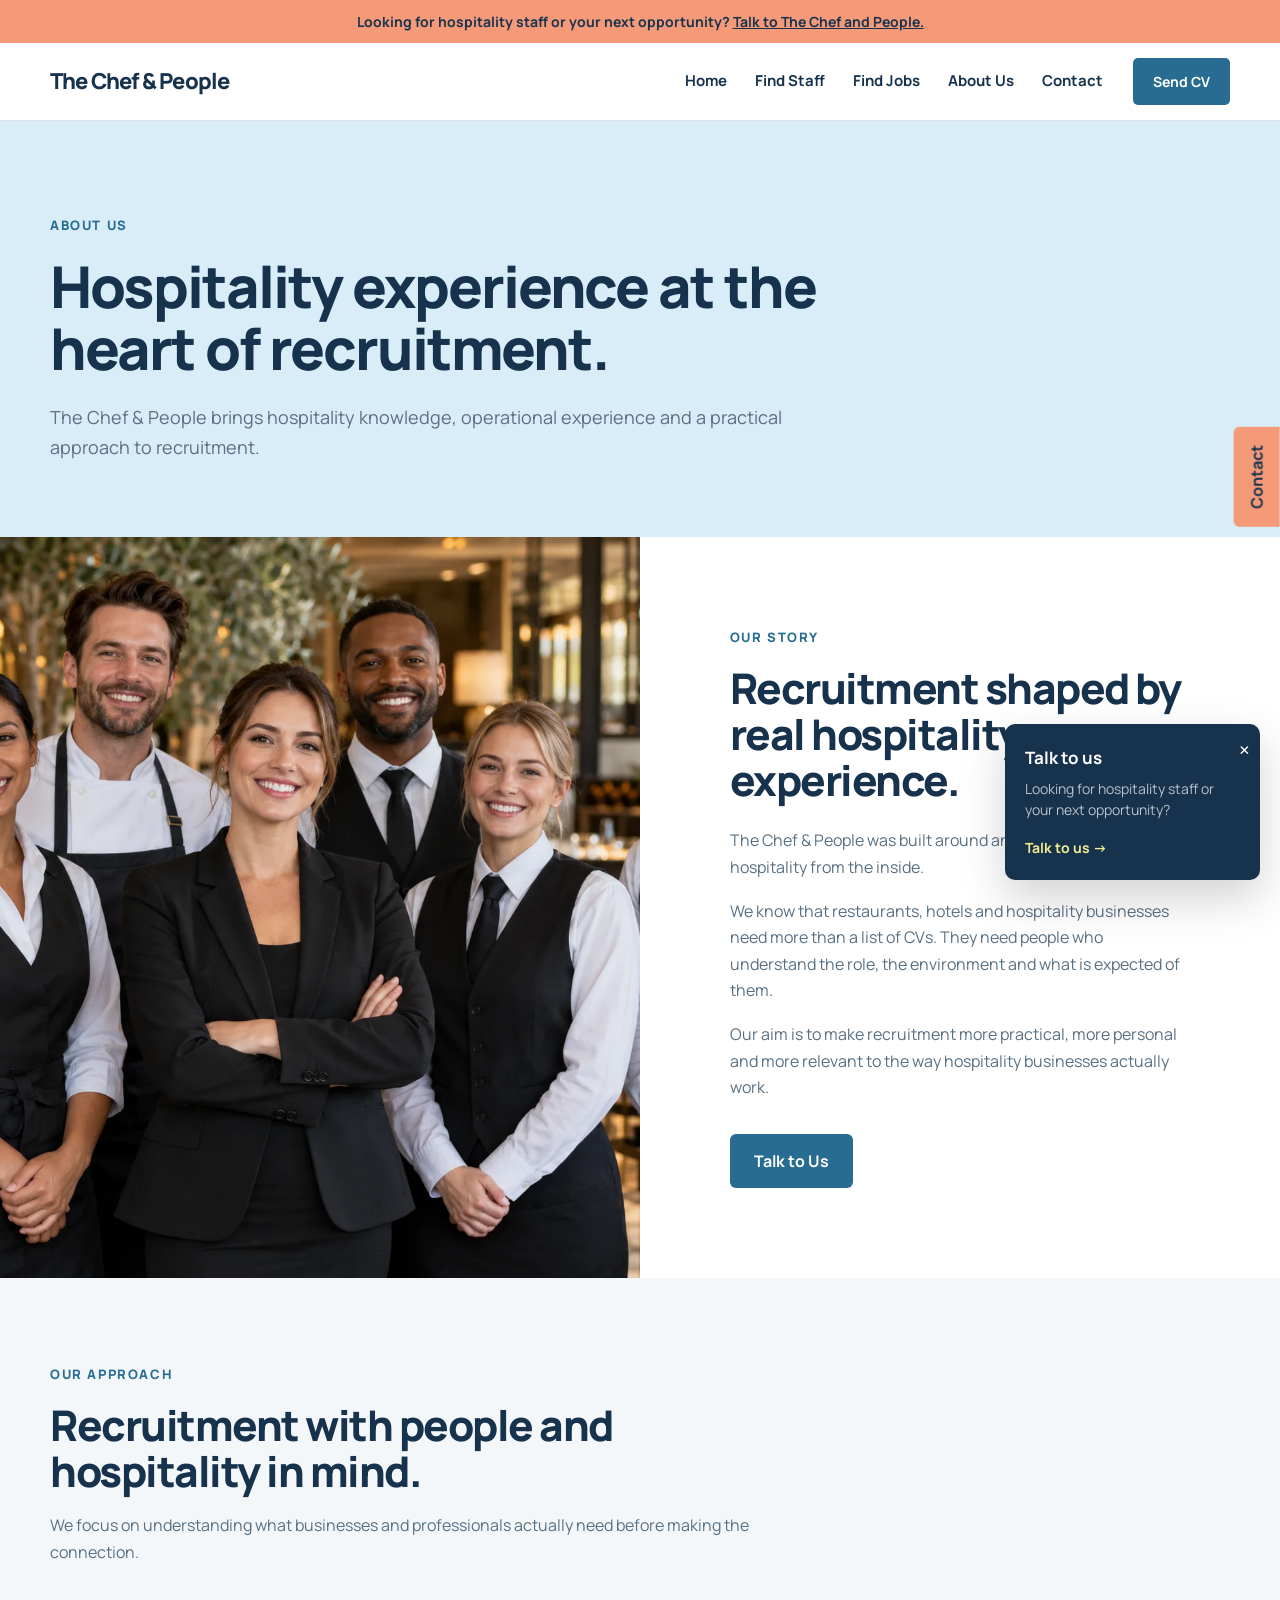
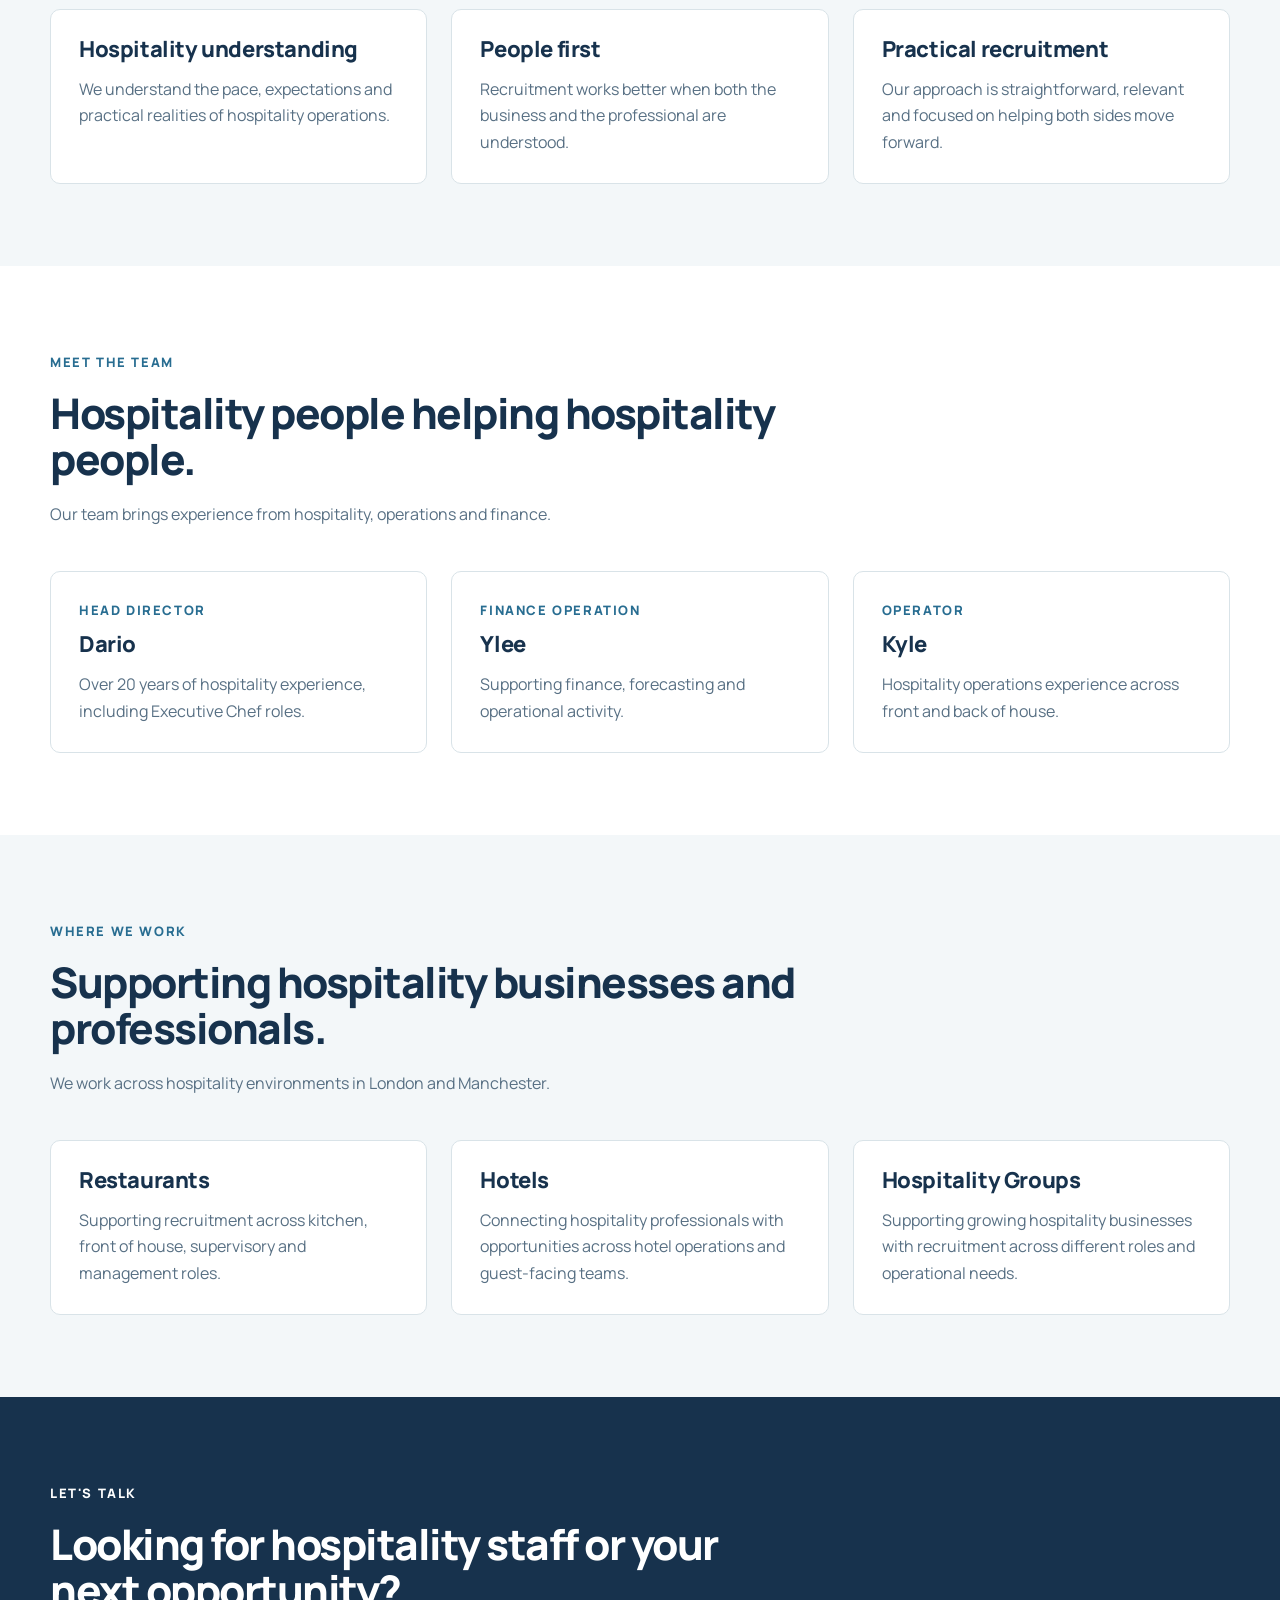
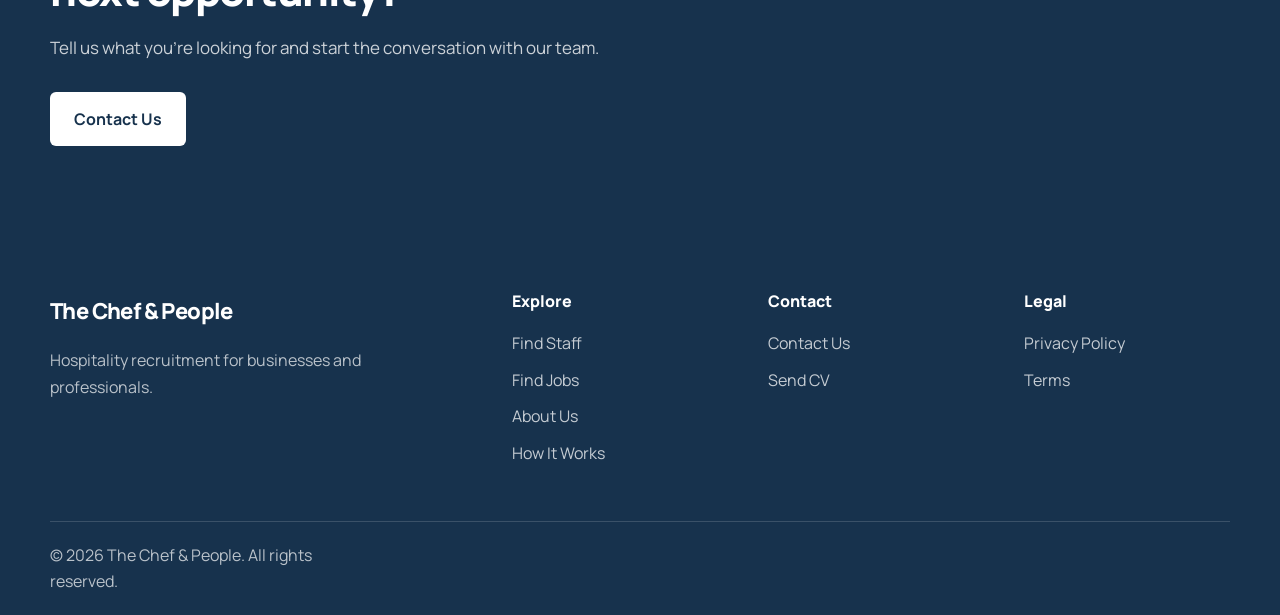
==== about.html @ 65a9bcee "Add files via upload" ====
<!DOCTYPE html>
<html lang="en">
<head>
    <meta charset="UTF-8">

    <meta
        name="viewport"
        content="width=device-width, initial-scale=1.0"
    >

    <title>About Us | Hospitality Recruitment | The Chef & People</title>

    <meta
        name="description"
        content="Meet The Chef & People, a hospitality recruitment team supporting businesses and professionals across London and Manchester."
    >

    <meta name="robots" content="index, follow">

    <link
        rel="canonical"
        href="https://thechefandpeople.co.uk/about.html"
    >


    <!-- OPEN GRAPH -->

    <meta
        property="og:title"
        content="About The Chef & People | Hospitality Recruitment"
    >

    <meta
        property="og:description"
        content="Meet the hospitality professionals behind The Chef & People and learn about our practical, people-focused approach to recruitment."
    >

    <meta property="og:type" content="website">

    <meta
        property="og:url"
        content="https://thechefandpeople.co.uk/about.html"
    >

    <meta
        property="og:image"
        content="https://thechefandpeople.co.uk/images/team.webp"
    >

    <meta
        property="og:site_name"
        content="The Chef & People"
    >


    <!-- TWITTER / SOCIAL -->

    <meta
        name="twitter:card"
        content="summary_large_image"
    >

    <meta
        name="twitter:title"
        content="About The Chef & People | Hospitality Recruitment"
    >

    <meta
        name="twitter:description"
        content="Meet the hospitality professionals behind The Chef & People and learn about our approach to recruitment."
    >

    <meta
        name="twitter:image"
        content="https://thechefandpeople.co.uk/images/team.webp"
    >


    <!-- GOOGLE FONT -->

    <link
        rel="preconnect"
        href="https://fonts.googleapis.com"
    >

    <link
        rel="preconnect"
        href="https://fonts.gstatic.com"
        crossorigin
    >

    <link
        href="https://fonts.googleapis.com/css2?family=Manrope:wght@400;500;600;700;800&display=swap"
        rel="stylesheet"
    >


    <!-- SITE CSS -->

    <link rel="stylesheet" href="style.css">
</head>

<body>

    <!-- ANNOUNCEMENT BAR -->
    <div class="announcement-bar">
        Looking for hospitality staff or your next opportunity?
        <a href="contact.html">Talk to The Chef and People.</a>
    </div>


    <!-- HEADER -->
    <header class="site-header">

        <div class="header-inner">

            <a
                href="index.html"
                class="logo"
            >
                The Chef &amp; People
            </a>

            <button
                class="menu-button"
                id="menuButton"
                aria-label="Open menu"
                aria-expanded="false"
            >
                ☰
            </button>

            <nav
                class="navigation"
                id="navigation"
            >

                <a href="index.html">
                    Home
                </a>

                <a href="services.html#staff">
                    Find Staff
                </a>

                <a href="services.html#jobs">
                    Find Jobs
                </a>

                <a href="about.html">
                    About Us
                </a>

                <a href="contact.html">
                    Contact
                </a>

            </nav>

            <a
                href="contact.html"
                class="header-cta"
            >
                Send CV
            </a>

        </div>

    </header>


    <main>

        <!-- PAGE HERO -->
        <section class="page-hero">

            <div class="page-width">

                <span class="eyebrow">
                    ABOUT US
                </span>

                <h1>
                    Hospitality experience at the heart of recruitment.
                </h1>

                <p>
                    The Chef &amp; People brings hospitality knowledge,
                    operational experience and a practical approach
                    to recruitment.
                </p>

            </div>

        </section>


        <!-- OUR STORY -->
        <section class="split-section">

            <div class="section-image-wrap">

                <img
                    src="./images/team.webp"
                    alt="The Chef and People hospitality recruitment team"
                    class="section-image"
                >

            </div>


            <div class="split-content">

                <span class="eyebrow">
                    OUR STORY
                </span>

                <h2>
                    Recruitment shaped by real hospitality experience.
                </h2>

                <p>
                    The Chef &amp; People was built around an understanding
                    of hospitality from the inside.
                </p>

                <p>
                    We know that restaurants, hotels and hospitality businesses
                    need more than a list of CVs. They need people who understand
                    the role, the environment and what is expected of them.
                </p>

                <p>
                    Our aim is to make recruitment more practical,
                    more personal and more relevant to the way
                    hospitality businesses actually work.
                </p>

                <a
                    href="contact.html"
                    class="button primary-button"
                >
                    Talk to Us
                </a>

            </div>

        </section>


        <!-- VALUES -->
        <section class="section light-section">

            <div class="page-width">

                <div class="section-heading">

                    <span class="eyebrow">
                        OUR APPROACH
                    </span>

                    <h2>
                        Recruitment with people and hospitality in mind.
                    </h2>

                    <p>
                        We focus on understanding what businesses
                        and professionals actually need before making
                        the connection.
                    </p>

                </div>


                <div class="card-grid three-columns">

                    <article class="info-card">

                        <h3>
                            Hospitality understanding
                        </h3>

                        <p>
                            We understand the pace, expectations
                            and practical realities of hospitality operations.
                        </p>

                    </article>


                    <article class="info-card">

                        <h3>
                            People first
                        </h3>

                        <p>
                            Recruitment works better when both the business
                            and the professional are understood.
                        </p>

                    </article>


                    <article class="info-card">

                        <h3>
                            Practical recruitment
                        </h3>

                        <p>
                            Our approach is straightforward,
                            relevant and focused on helping both sides
                            move forward.
                        </p>

                    </article>

                </div>

            </div>

        </section>


        <!-- TEAM -->
        <section class="section">

            <div class="page-width">

                <div class="section-heading">

                    <span class="eyebrow">
                        MEET THE TEAM
                    </span>

                    <h2>
                        Hospitality people helping hospitality people.
                    </h2>

                    <p>
                        Our team brings experience from hospitality,
                        operations and finance.
                    </p>

                </div>


                <div class="team-grid">

                    <article class="team-card">

                        <span class="team-role">
                            HEAD DIRECTOR
                        </span>

                        <h3>
                            Dario
                        </h3>

                        <p>
                            Over 20 years of hospitality experience,
                            including Executive Chef roles.
                        </p>

                    </article>


                    <article class="team-card">

                        <span class="team-role">
                            FINANCE OPERATION
                        </span>

                        <h3>
                            Ylee
                        </h3>

                        <p>
                            Supporting finance, forecasting
                            and operational activity.
                        </p>

                    </article>


                    <article class="team-card">

                        <span class="team-role">
                            OPERATOR
                        </span>

                        <h3>
                            Kyle
                        </h3>

                        <p>
                            Hospitality operations experience
                            across front and back of house.
                        </p>

                    </article>

                </div>

            </div>

        </section>


        <!-- WHERE WE WORK -->
        <section class="section light-section">

            <div class="page-width">

                <div class="section-heading">

                    <span class="eyebrow">
                        WHERE WE WORK
                    </span>

                    <h2>
                        Supporting hospitality businesses and professionals.
                    </h2>

                    <p>
                        We work across hospitality environments
                        in London and Manchester.
                    </p>

                </div>


                <div class="card-grid three-columns">

                    <article class="service-card">

                        <h3>
                            Restaurants
                        </h3>

                        <p>
                            Supporting recruitment across kitchen,
                            front of house, supervisory
                            and management roles.
                        </p>

                    </article>


                    <article class="service-card">

                        <h3>
                            Hotels
                        </h3>

                        <p>
                            Connecting hospitality professionals
                            with opportunities across hotel operations
                            and guest-facing teams.
                        </p>

                    </article>


                    <article class="service-card">

                        <h3>
                            Hospitality Groups
                        </h3>

                        <p>
                            Supporting growing hospitality businesses
                            with recruitment across different roles
                            and operational needs.
                        </p>

                    </article>

                </div>

            </div>

        </section>


        <!-- FINAL CTA -->
        <section class="cta-section">

            <div class="page-width">

                <div class="cta-content">

                    <span class="eyebrow light">
                        LET'S TALK
                    </span>

                    <h2>
                        Looking for hospitality staff or your next opportunity?
                    </h2>

                    <p>
                        Tell us what you're looking for
                        and start the conversation with our team.
                    </p>

                    <a
                        href="contact.html"
                        class="button light-button"
                    >
                        Contact Us
                    </a>

                </div>

            </div>

        </section>

    </main>


    <!-- FOOTER -->
    <footer class="site-footer">

        <div class="page-width footer-grid">

            <div>

                <a
                    href="index.html"
                    class="footer-logo"
                >
                    The Chef &amp; People
                </a>

                <p>
                    Hospitality recruitment for businesses
                    and professionals.
                </p>

            </div>


            <div>

                <h4>
                    Explore
                </h4>

                <a href="services.html#staff">
                    Find Staff
                </a>

                <a href="services.html#jobs">
                    Find Jobs
                </a>

                <a href="about.html">
                    About Us
                </a>

                <a href="how-it-works.html">
                    How It Works
                </a>

            </div>


            <div>

                <h4>
                    Contact
                </h4>

                <a href="contact.html">
                    Contact Us
                </a>

                <a href="contact.html">
                    Send CV
                </a>

            </div>


            <div>

                <h4>
                    Legal
                </h4>

                <a href="privacy.html">
                    Privacy Policy
                </a>

                <a href="terms.html">
                    Terms
                </a>

            </div>

        </div>


        <div class="page-width footer-bottom">

            <p>
                © 2026 The Chef &amp; People. All rights reserved.
            </p>

        </div>

    </footer>


    <!-- FLOATING CONTACT -->
    <div
        class="floating-contact"
        id="floatingContact"
    >

        <button
            class="floating-close"
            id="floatingClose"
            aria-label="Close contact box"
        >
            ×
        </button>

        <strong>
            Talk to us
        </strong>

        <span>
            Looking for hospitality staff or your next opportunity?
        </span>

        <a href="contact.html">
            Talk to us →
        </a>

    </div>


    <!-- SIDE CONTACT TAB -->
    <a
        href="contact.html"
        class="feedback-tab"
    >
        Contact
    </a>


    <script src="script.js"></script>

</body>
</html>
---- style.css ----
:root {
  --primary: #6aaed6;
  --primary-dark: #286d91;
  --secondary: #d8edf8;
  --yellow: #f3ef91;
  --coral: #f49a78;

  --background: #ffffff;
  --light-background: #f3f7f9;

  --text: #17324d;
  --muted: #587084;

  --white: #ffffff;
  --border: #d9e3e8;

  --page-width: 1180px;
  --page-padding: 24px;

  --radius: 10px;

  --shadow:
    0 18px 45px
    rgba(23, 50, 77, 0.10);
}


/* RESET */

* {
  box-sizing: border-box;
  margin: 0;
  padding: 0;
}

html {
  scroll-behavior: smooth;
}

body {
  font-family: "Manrope", Arial, sans-serif;
  color: var(--text);
  background: var(--background);
  line-height: 1.65;
  font-weight: 400;
}

img {
  display: block;
  width: 100%;
}

a {
  color: inherit;
  text-decoration: none;
}

button,
input,
textarea,
select {
  font: inherit;
}

button {
  cursor: pointer;
}


/* PAGE WIDTH */

.page-width {
  width: min(
    calc(100% - (var(--page-padding) * 2)),
    var(--page-width)
  );

  margin-inline: auto;
}


/* TYPOGRAPHY */

h1,
h2,
h3,
h4 {
  font-family: "Manrope", Arial, sans-serif;
  line-height: 1.08;
  font-weight: 800;
}

h1 {
  font-size: clamp(46px, 4.5vw, 66px);
  letter-spacing: -2px;
}

h2 {
  font-size: clamp(32px, 3.3vw, 46px);
  letter-spacing: -1.5px;
}

h3 {
  font-size: 22px;
  letter-spacing: -0.4px;
}

p {
  color: var(--muted);
}

.eyebrow {
  display: inline-block;
  margin-bottom: 18px;

  color: var(--primary-dark);

  font-size: 13px;
  font-weight: 800;

  letter-spacing: 1.6px;
  text-transform: uppercase;
}

.eyebrow.light {
  color: var(--white);
}


/* GENERIC SECTION */

.section {
  padding: 82px 0;
}

.light-section {
  background: var(--light-background);
}

.section-heading {
  max-width: 760px;
  margin-bottom: 44px;
}

.section-heading h2 {
  margin-bottom: 18px;
}


/* BUTTONS */

.button {
  display: inline-flex;
  align-items: center;
  justify-content: center;

  min-height: 52px;

  padding: 14px 24px;

  border: 0;
  border-radius: 6px;

  font-weight: 700;

  transition:
    transform 0.2s ease,
    background 0.2s ease;
}

.button:hover {
  transform: translateY(-2px);
}

.primary-button {
  background: var(--primary-dark);
  color: var(--white);
}

.primary-button:hover {
  background: var(--text);
}

.light-button {
  background: var(--white);
  color: var(--text);
}

.light-button:hover {
  background: var(--yellow);
}


/* ANNOUNCEMENT */

.announcement-bar {
  padding: 10px 20px;

  background: var(--coral);
  color: var(--text);

  text-align: center;

  font-size: 14px;
  font-weight: 700;
}

.announcement-bar a {
  text-decoration: underline;
}


/* HEADER */

.site-header {
  position: sticky;
  top: 0;

  z-index: 1000;

  height: 78px;

  background: var(--white);

  border-bottom: 1px solid var(--border);
}

.header-inner {
  width: min(
    calc(100% - (var(--page-padding) * 2)),
    var(--page-width)
  );

  height: 100%;

  margin-inline: auto;

  display: flex;
  align-items: center;

  gap: 30px;
}

.logo {
  margin-right: auto;

  font-size: 22px;
  font-weight: 800;

  letter-spacing: -0.8px;
}

.navigation {
  display: flex;
  align-items: center;

  gap: 28px;
}

.navigation a {
  font-size: 15px;
  font-weight: 700;
}

.navigation a:hover {
  color: var(--primary-dark);
}

.header-cta {
  padding: 12px 20px;

  border-radius: 5px;

  background: var(--primary-dark);
  color: var(--white);

  font-size: 14px;
  font-weight: 700;
}

.menu-button {
  display: none;

  border: 0;

  background: transparent;
  color: var(--text);

  font-size: 28px;
}


/* HOME HERO */

.hero {
  display: grid;
  grid-template-columns: 1fr 1fr;

  min-height: 560px;
}

.hero-left {
  display: flex;
  flex-direction: column;
  justify-content: center;

  padding:
    clamp(50px, 7vw, 100px)
    clamp(30px, 7vw, 100px);

  background: var(--yellow);
}

.hero-left h1 {
  max-width: 620px;
  margin-bottom: 28px;
}

.hero-label {
  margin-bottom: 10px;

  font-size: 14px;
  font-weight: 700;
}

.hero-search {
  max-width: 520px;

  display: flex;
  align-items: center;
  justify-content: space-between;

  padding: 17px 20px;

  background: var(--white);

  border: 1px solid rgba(23, 50, 77, 0.15);
  border-radius: 5px;

  font-weight: 600;
}

.hero-search:hover {
  border-color: var(--primary-dark);
}

.hero-right {
  min-height: 560px;
  overflow: hidden;
}

.hero-right img {
  width: 100%;
  height: 100%;

  object-fit: cover;
}


/* PAGE HERO */

.page-hero {
  padding: 90px 0 75px;

  background: var(--secondary);
}

.page-hero h1 {
  max-width: 830px;
  margin-bottom: 24px;
}

.page-hero p {
  max-width: 760px;
  font-size: 18px;
}


/* RECRUITMENT OPTIONS */

.recruitment-options {
  padding: 82px 0;

  background: var(--yellow);
}

.option-grid {
  display: grid;

  grid-template-columns: repeat(4, 1fr);

  gap: 14px;
}

.option-button {
  min-height: 72px;

  display: flex;
  align-items: center;
  justify-content: space-between;

  padding: 20px;

  border-radius: 5px;

  background: var(--text);
  color: var(--white);

  font-weight: 700;

  transition:
    transform 0.2s ease,
    background 0.2s ease;
}

.option-button:hover {
  transform: translateY(-3px);
  background: var(--primary-dark);
}


/* SPLIT */

.split-section {
  display: grid;
  grid-template-columns: 1fr 1fr;

  min-height: 560px;
}

.split-content {
  display: flex;
  flex-direction: column;
  justify-content: center;
  align-items: flex-start;

  padding:
    clamp(55px, 7vw, 95px)
    clamp(30px, 7vw, 90px);
}

.split-content h2 {
  max-width: 620px;
  margin-bottom: 24px;
}

.split-content p {
  max-width: 620px;
  margin-bottom: 18px;
}

.split-content .button {
  margin-top: 15px;
}

.section-image-wrap {
  min-height: 500px;

  overflow: hidden;

  background: var(--secondary);
}

.section-image {
  width: 100%;
  height: 100%;

  min-height: 500px;

  object-fit: cover;

  transition: transform 0.5s ease;
}

.section-image-wrap:hover .section-image {
  transform: scale(1.025);
}


/* CARDS */

.card-grid,
.jobs-grid,
.team-grid,
.contact-options {
  display: grid;
  gap: 24px;
}

.three-columns,
.jobs-grid,
.team-grid,
.contact-options {
  grid-template-columns: repeat(3, 1fr);
}

.info-card,
.service-card,
.job-card,
.team-card,
.choice-card,
.testimonial-card {
  padding: 28px;

  background: var(--white);

  border: 1px solid var(--border);
  border-radius: var(--radius);

  transition:
    transform 0.2s ease,
    box-shadow 0.2s ease;
}

.info-card:hover,
.service-card:hover,
.job-card:hover,
.team-card:hover,
.choice-card:hover {
  transform: translateY(-4px);
  box-shadow: var(--shadow);
}

.info-card h3,
.service-card h3,
.job-card h3,
.team-card h3,
.choice-card h3 {
  margin-bottom: 14px;
}


/* META */

.job-meta,
.team-role {
  display: block;

  margin-bottom: 12px;

  color: var(--primary-dark);

  font-size: 13px;
  font-weight: 800;

  letter-spacing: 1.6px;
  text-transform: uppercase;
}


/* PROCESS */

.process-section {
  background: #fffdf2;
}

.process-grid {
  display: grid;
  grid-template-columns: repeat(4, 1fr);

  gap: 24px;
}

.process-card {
  padding: 38px 26px 28px;

  background: var(--white);

  border: 1px solid var(--border);
  border-radius: var(--radius);
}

.process-number {
  width: 58px;
  height: 58px;

  margin-bottom: 24px;

  display: flex;
  align-items: center;
  justify-content: center;

  border-radius: 50%;

  background: var(--primary-dark);
  color: var(--white);

  font-size: 19px;
  font-weight: 800;
}

.process-card h3 {
  margin-bottom: 14px;
}


/* HOW IT WORKS */

.how-page-hero {
  background:
    linear-gradient(
      rgba(255, 255, 255, 0.80),
      rgba(255, 255, 255, 0.80)
    ),
    url("./images/background-light.webp")
    center / cover no-repeat;
}

.how-light-background {
  display: flex;
  align-items: center;
  justify-content: center;

  padding: 60px;

  background:
    url("./images/background-light.webp")
    center / cover no-repeat;
}

.how-feature-panel {
  width: 100%;
  max-width: 440px;

  display: grid;
  grid-template-columns: 50px 1fr;

  gap: 24px 18px;

  padding: 40px;

  background: var(--white);

  border-radius: 18px;

  box-shadow: var(--shadow);
}

.how-feature-panel span {
  width: 46px;
  height: 46px;

  display: flex;
  align-items: center;
  justify-content: center;

  border-radius: 50%;

  background: var(--primary-dark);
  color: var(--white);

  font-weight: 800;
}

.how-feature-panel strong {
  display: flex;
  align-items: center;

  font-size: 17px;
  font-weight: 700;
}

.how-dark-cta {
  background:
    linear-gradient(
      rgba(23, 50, 77, 0.90),
      rgba(23, 50, 77, 0.90)
    ),
    url("./images/background-dark.webp")
    center / cover no-repeat;
}


/* CTA */

.cta-section {
  padding: 82px 0;

  background: var(--text);

  color: var(--white);
}

.cta-content {
  max-width: 760px;
}

.cta-content h2 {
  margin-bottom: 20px;
}

.cta-content p {
  max-width: 620px;

  margin-bottom: 30px;

  color: rgba(255, 255, 255, 0.78);

  font-size: 17px;
}


/* CONTACT */

.contact-options {
  margin-bottom: 60px;
}

.contact-form-wrap {
  display: grid;
  grid-template-columns: 0.8fr 1.2fr;

  gap: 70px;
}

.contact-form {
  display: grid;
  gap: 20px;
}

.form-group {
  display: grid;
  gap: 8px;
}

.form-group label {
  font-weight: 700;
}

.form-group input,
.form-group textarea,
.form-group select {
  width: 100%;

  padding: 15px 16px;

  border: 1px solid var(--border);
  border-radius: 5px;

  background: var(--white);

  color: var(--text);
}

.form-group textarea {
  min-height: 170px;
  resize: vertical;
}

.form-group input:focus,
.form-group textarea:focus,
.form-group select:focus {
  outline: 2px solid var(--secondary);
  border-color: var(--primary-dark);
}

.contact-page .floating-contact,
.contact-page .feedback-tab {
  display: none;
}


/* LEGAL */

.legal-content {
  max-width: 820px;

  margin-inline: auto;

  padding: 80px 0;
}

.legal-content h2,
.legal-content h3 {
  margin-top: 34px;
  margin-bottom: 14px;
}

.legal-content p {
  margin-bottom: 18px;
}

.legal-page .floating-contact,
.legal-page .feedback-tab {
  display: none;
}


/* FOOTER */

.site-footer {
  padding: 65px 0 20px;

  background: var(--text);

  color: var(--white);
}

.footer-grid {
  display: grid;
  grid-template-columns: 2fr 1fr 1fr 1fr;

  gap: 50px;
}

.footer-logo {
  display: inline-block;

  margin-bottom: 18px;

  font-size: 22px;
  font-weight: 800;

  letter-spacing: -0.6px;
}

.site-footer p {
  max-width: 330px;

  color: rgba(255, 255, 255, 0.70);
}

.site-footer h4 {
  margin-bottom: 20px;
}

.site-footer a:not(.footer-logo) {
  display: block;

  margin-bottom: 10px;

  color: rgba(255, 255, 255, 0.75);
}

.site-footer a:hover {
  color: var(--white);
}

.footer-bottom {
  margin-top: 45px;

  padding-top: 20px;

  border-top: 1px solid rgba(255, 255, 255, 0.15);
}


/* FLOATING CONTACT */

.floating-contact {
  position: fixed;

  right: 20px;
  bottom: 20px;

  z-index: 950;

  width: 255px;

  padding: 20px;

  border-radius: 10px;

  background: var(--text);
  color: var(--white);

  box-shadow:
    0 18px 45px
    rgba(0, 0, 0, 0.18);
}

.floating-contact strong,
.floating-contact span {
  display: block;
}

.floating-contact strong {
  margin-bottom: 6px;

  font-size: 17px;
}

.floating-contact span {
  margin-bottom: 14px;

  color: rgba(255, 255, 255, 0.70);

  font-size: 14px;
  line-height: 1.5;
}

.floating-contact a {
  color: var(--yellow);

  font-size: 14px;
  font-weight: 700;
}

.floating-close {
  position: absolute;

  top: 8px;
  right: 10px;

  border: 0;

  background: transparent;

  color: var(--white);

  font-size: 22px;
}


/* CONTACT TAB */

.feedback-tab {
  position: fixed;

  right: 0;
  top: 50%;

  z-index: 900;

  transform:
    translateY(-50%)
    rotate(-90deg)
    translateY(-100%);

  transform-origin: right top;

  padding: 10px 18px;

  border-radius: 6px 6px 0 0;

  background: var(--coral);

  color: var(--text);

  font-weight: 700;
}


/* TABLET */

@media (max-width: 980px) {

  .navigation {
    gap: 16px;
  }

  .option-grid,
  .process-grid {
    grid-template-columns: repeat(2, 1fr);
  }

  .three-columns,
  .jobs-grid,
  .team-grid,
  .contact-options {
    grid-template-columns: repeat(2, 1fr);
  }

  .footer-grid {
    grid-template-columns: repeat(2, 1fr);
  }

  .contact-form-wrap {
    grid-template-columns: 1fr;
  }
}


/* MOBILE */

@media (max-width: 760px) {

  :root {
    --page-padding: 18px;
  }

  h1 {
    font-size: clamp(38px, 12vw, 52px);
    letter-spacing: -1.5px;
  }

  h2 {
    font-size: clamp(30px, 9vw, 40px);
    letter-spacing: -1.1px;
  }

  h3 {
    font-size: 21px;
  }

  .page-hero h1 {
    font-size: clamp(36px, 9vw, 46px);
  }


  /* HEADER */

  .site-header {
    height: 70px;
  }

  .header-inner {
    position: relative;
  }

  .menu-button {
    display: block;
  }

  .header-cta {
    display: none;
  }

  .navigation {
    position: absolute;

    top: 69px;

    left: calc(var(--page-padding) * -1);

    width:
      calc(
        100% +
        (var(--page-padding) * 2)
      );

    display: none;

    flex-direction: column;
    align-items: stretch;

    gap: 0;

    background: var(--white);

    border-bottom: 1px solid var(--border);

    box-shadow:
      0 15px 30px
      rgba(23, 50, 77, 0.08);
  }

  .navigation.open {
    display: flex;
  }

  .navigation a {
    padding:
      16px
      var(--page-padding);

    border-bottom: 1px solid var(--border);

    font-size: 16px;
  }


  /* HERO */

  .hero {
    grid-template-columns: 1fr;
  }

  .hero-left {
    padding:
      58px
      var(--page-padding);
  }

  .hero-right {
    height: 400px;
    min-height: 400px;
  }

  .hero-right img {
    height: 400px;

    object-fit: cover;
  }


  /* SECTIONS */

  .section {
    padding: 64px 0;
  }

  .page-hero {
    padding: 68px 0 58px;
  }

  .page-hero p {
    font-size: 17px;
  }


  /* OPTIONS */

  .recruitment-options {
    padding: 64px 0;
  }

  .option-grid {
    grid-template-columns: 1fr;
  }


  /* SPLIT */

  .split-section {
    grid-template-columns: 1fr;
  }

  .split-content {
    padding:
      48px
      var(--page-padding);
  }

  .section-image-wrap {
    height: 360px;
    min-height: 360px;
  }

  .section-image {
    height: 360px;
    min-height: 0;

    object-fit: cover;
  }


  /* CARDS */

  .process-grid,
  .three-columns,
  .jobs-grid,
  .team-grid,
  .contact-options {
    grid-template-columns: 1fr;
  }


  /* PROCESS */

  .process-card {
    padding: 30px 24px 26px;
  }

  .process-number {
    width: 52px;
    height: 52px;

    margin-bottom: 20px;
  }


  /* HOW IT WORKS */

  .how-light-background {
    min-height: auto;
    height: auto;

    padding: 40px 20px;
  }

  .how-feature-panel {
    padding: 26px 22px;

    grid-template-columns: 44px 1fr;
  }

  .how-feature-panel span {
    width: 42px;
    height: 42px;
  }

  .how-feature-panel strong {
    font-size: 16px;
  }


  /* LEGAL */

  .legal-content h2 {
    font-size: clamp(28px, 7.5vw, 34px);
    line-height: 1.15;
    letter-spacing: -0.8px;
  }


  /* CTA */

  .cta-section {
    padding: 68px 0;
  }


  /* FOOTER */

  .footer-grid {
    grid-template-columns: 1fr;

    gap: 36px;
  }


  /* MOBILE FLOATING */

  .floating-contact {
    display: block;

    left: auto;
    right: 16px;
    bottom: 16px;

    width: auto;

    padding: 0;

    background: transparent;

    border-radius: 0;

    box-shadow: none;
  }

  .floating-contact strong,
  .floating-contact span,
  .floating-close {
    display: none;
  }

  .floating-contact a {
    display: inline-flex;

    align-items: center;
    justify-content: center;

    padding: 10px 15px;

    border-radius: 999px;

    background: var(--text);
    color: var(--white);

    font-size: 13px;
    font-weight: 700;

    box-shadow:
      0 10px 25px
      rgba(23, 50, 77, 0.18);
  }

  .feedback-tab {
    display: none;
  }

  .contact-page .floating-contact,
  .contact-page .feedback-tab,
  .legal-page .floating-contact,
  .legal-page .feedback-tab {
    display: none;
  }
}
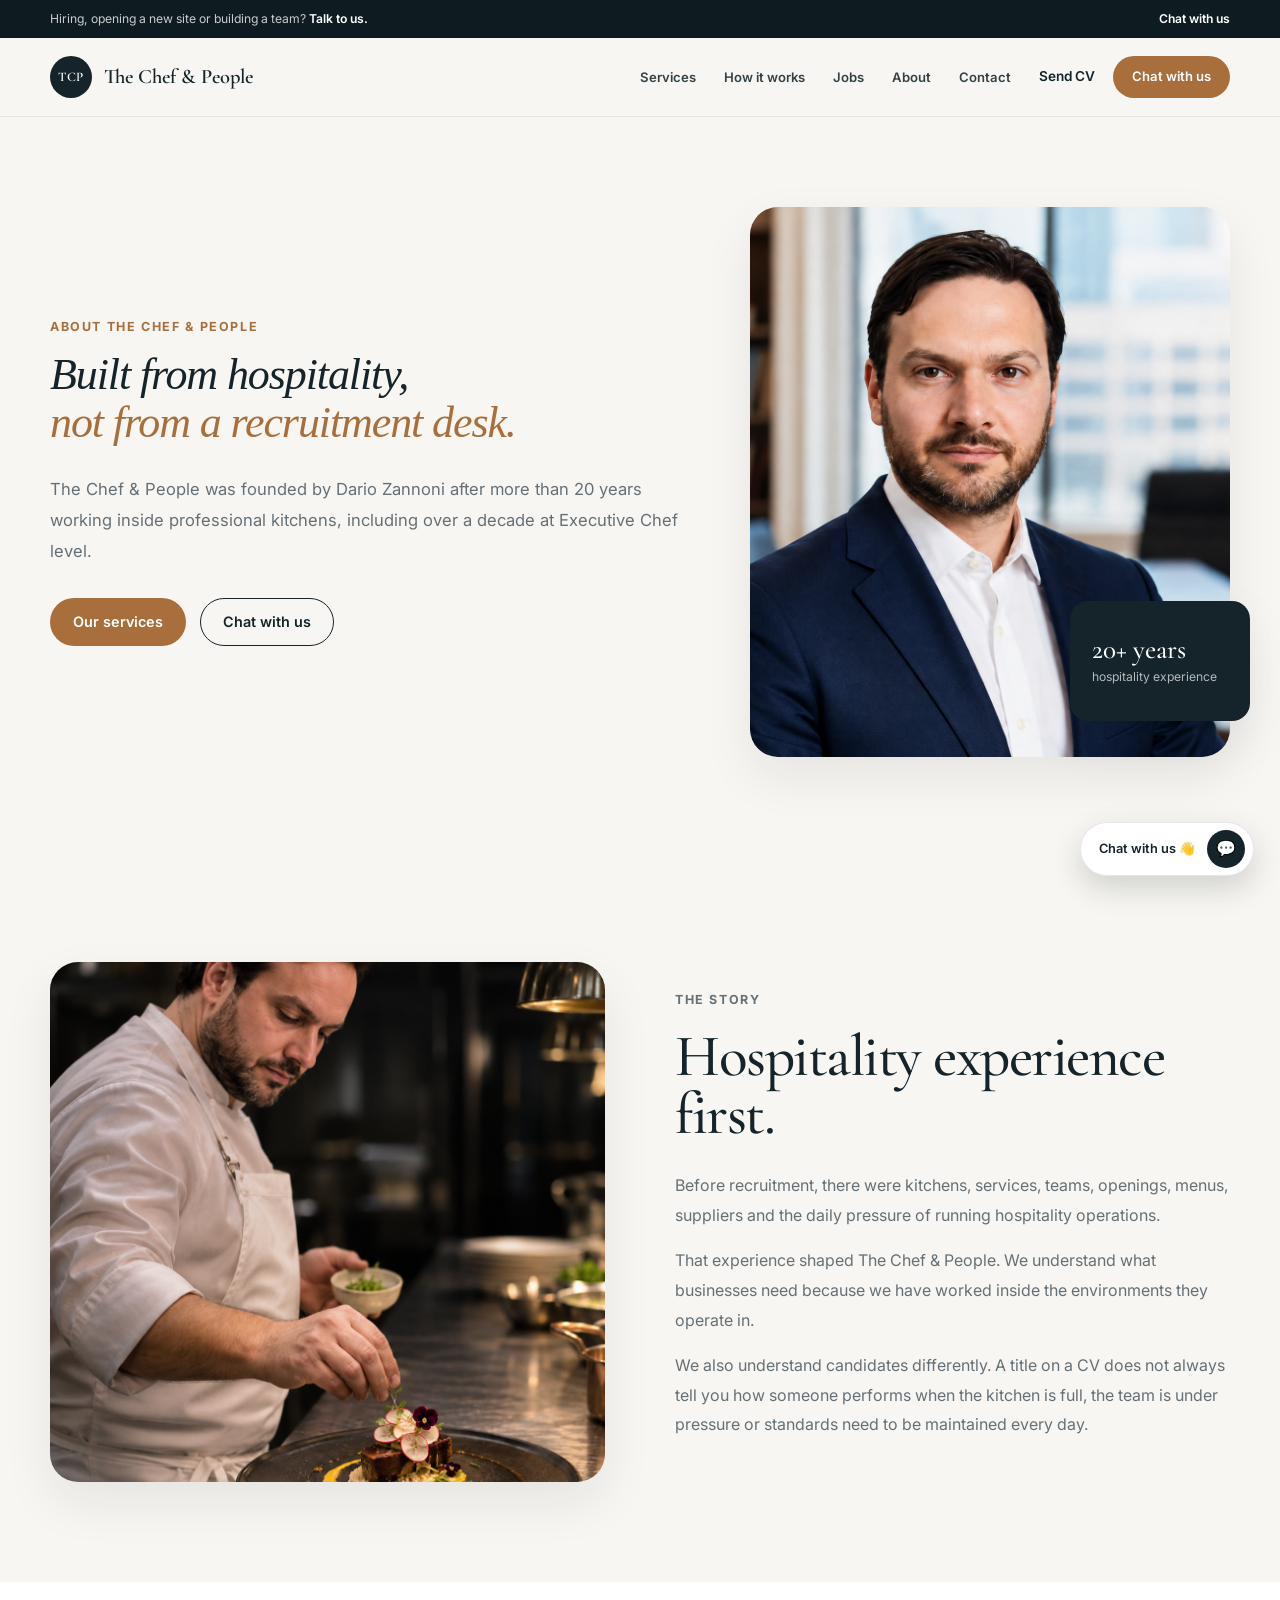
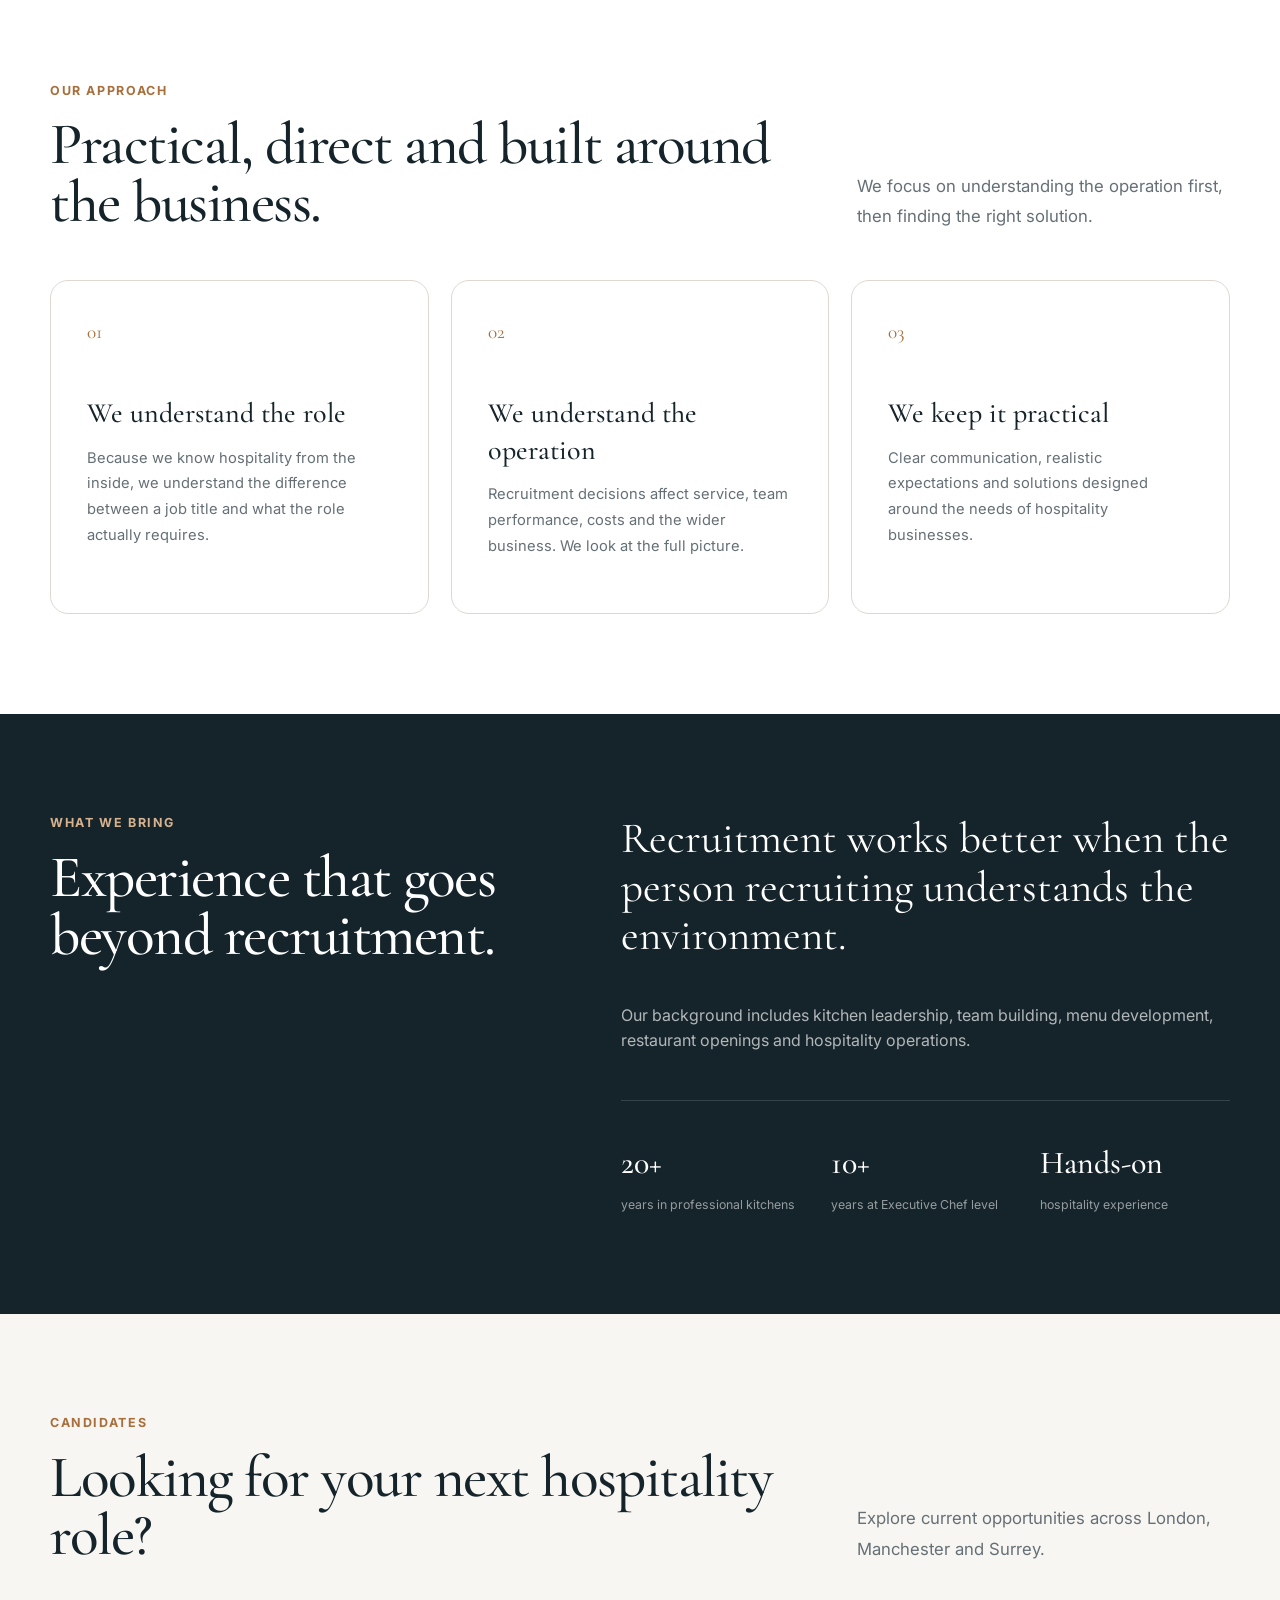
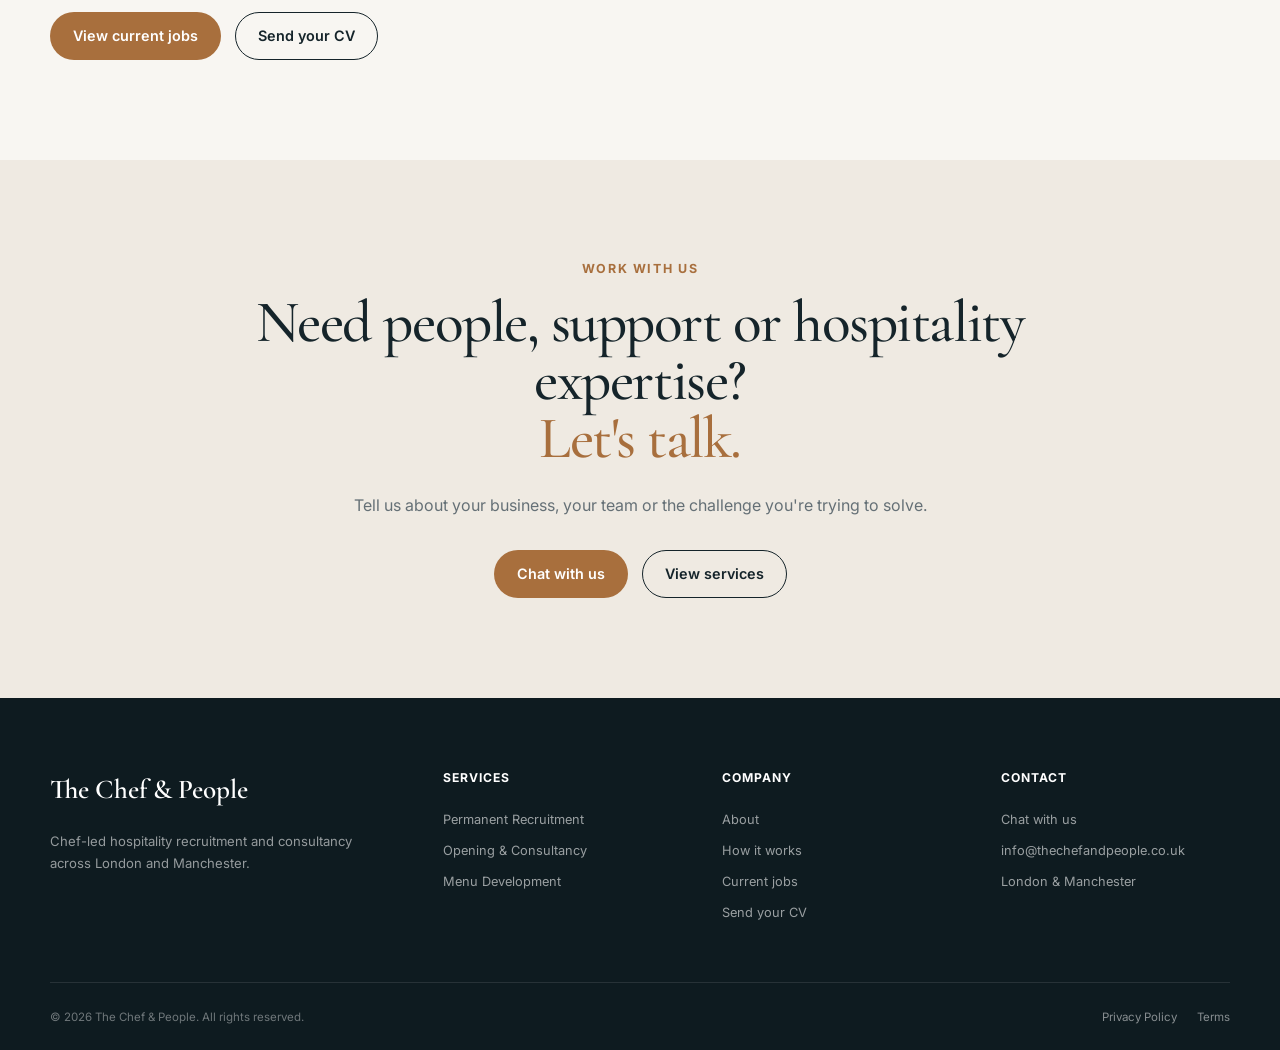
==== commit f4b842a5: "Add files via upload Update website preview" ====
--- a/about.html
+++ b/about.html
@@ -1,658 +1,702 @@
 <!DOCTYPE html>
 <html lang="en">
 <head>
-    <meta charset="UTF-8">
-
-    <meta
-        name="viewport"
-        content="width=device-width, initial-scale=1.0"
+  <meta charset="UTF-8">
+
+  <meta name="viewport" content="width=device-width, initial-scale=1.0">
+
+  <title>About | The Chef & People</title>
+
+  <meta
+    name="description"
+    content="Meet Dario Zannoni and discover the hospitality experience behind The Chef & People."
+  >
+
+  <link rel="preconnect" href="https://fonts.googleapis.com">
+
+  <link rel="preconnect" href="https://fonts.gstatic.com" crossorigin>
+
+  <link
+    href="https://fonts.googleapis.com/css2?family=Cormorant+Garamond:ital,wght@0,500;0,600;1,500&family=Inter:wght@400;500;600;700&display=swap"
+    rel="stylesheet"
+  >
+
+  <link rel="stylesheet" href="style.css">
+</head>
+
+<body>
+
+  <!-- TOP BAR -->
+  <div class="top-bar">
+
+    <div class="container top-bar-inner">
+
+      <p>
+        Hiring, opening a new site or building a team?
+        <a href="contact.html#contact-form">Talk to us.</a>
+      </p>
+
+      <a
+        href="contact.html#contact-form"
+        class="top-bar-link"
+      >
+        Chat with us
+      </a>
+
+    </div>
+
+  </div>
+
+
+  <!-- HEADER -->
+  <header class="site-header">
+
+    <div class="container header-inner">
+
+      <a
+        href="index.html"
+        class="logo"
+        aria-label="The Chef & People home"
+      >
+
+        <span class="logo-mark">
+          TCP
+        </span>
+
+        <span class="logo-text">
+          The Chef & People
+        </span>
+
+      </a>
+
+
+      <nav class="desktop-nav" aria-label="Main navigation">
+
+        <a href="services.html">
+          Services
+        </a>
+
+        <a href="how-it-works.html">
+          How it works
+        </a>
+
+        <a href="jobs.html">
+          Jobs
+        </a>
+
+        <a href="about.html">
+          About
+        </a>
+
+        <a href="contact.html">
+          Contact
+        </a>
+
+      </nav>
+
+
+      <div class="header-actions">
+
+        <a
+          href="contact.html#contact-form"
+          class="text-link"
+        >
+          Send CV
+        </a>
+
+        <a
+          href="contact.html#contact-form"
+          class="btn btn-primary btn-small"
+        >
+          Chat with us
+        </a>
+
+      </div>
+
+
+      <button
+        class="menu-toggle"
+        aria-label="Open navigation"
+        aria-expanded="false"
+      >
+        <span></span>
+        <span></span>
+        <span></span>
+      </button>
+
+    </div>
+
+
+    <!-- MOBILE NAV -->
+    <nav
+      class="mobile-nav"
+      aria-label="Mobile navigation"
     >
 
-    <title>About Us | Hospitality Recruitment | The Chef & People</title>
-
-    <meta
-        name="description"
-        content="Meet The Chef & People, a hospitality recruitment team supporting businesses and professionals across London and Manchester."
-    >
-
-    <meta name="robots" content="index, follow">
-
-    <link
-        rel="canonical"
-        href="https://thechefandpeople.co.uk/about.html"
-    >
-
-
-    <!-- OPEN GRAPH -->
-
-    <meta
-        property="og:title"
-        content="About The Chef & People | Hospitality Recruitment"
-    >
-
-    <meta
-        property="og:description"
-        content="Meet the hospitality professionals behind The Chef & People and learn about our practical, people-focused approach to recruitment."
-    >
-
-    <meta property="og:type" content="website">
-
-    <meta
-        property="og:url"
-        content="https://thechefandpeople.co.uk/about.html"
-    >
-
-    <meta
-        property="og:image"
-        content="https://thechefandpeople.co.uk/images/team.webp"
-    >
-
-    <meta
-        property="og:site_name"
-        content="The Chef & People"
-    >
-
-
-    <!-- TWITTER / SOCIAL -->
-
-    <meta
-        name="twitter:card"
-        content="summary_large_image"
-    >
-
-    <meta
-        name="twitter:title"
-        content="About The Chef & People | Hospitality Recruitment"
-    >
-
-    <meta
-        name="twitter:description"
-        content="Meet the hospitality professionals behind The Chef & People and learn about our approach to recruitment."
-    >
-
-    <meta
-        name="twitter:image"
-        content="https://thechefandpeople.co.uk/images/team.webp"
-    >
-
-
-    <!-- GOOGLE FONT -->
-
-    <link
-        rel="preconnect"
-        href="https://fonts.googleapis.com"
-    >
-
-    <link
-        rel="preconnect"
-        href="https://fonts.gstatic.com"
-        crossorigin
-    >
-
-    <link
-        href="https://fonts.googleapis.com/css2?family=Manrope:wght@400;500;600;700;800&display=swap"
-        rel="stylesheet"
-    >
-
-
-    <!-- SITE CSS -->
-
-    <link rel="stylesheet" href="style.css">
-</head>
-
-<body>
-
-    <!-- ANNOUNCEMENT BAR -->
-    <div class="announcement-bar">
-        Looking for hospitality staff or your next opportunity?
-        <a href="contact.html">Talk to The Chef and People.</a>
+      <a href="services.html">
+        Services
+      </a>
+
+      <a href="how-it-works.html">
+        How it works
+      </a>
+
+      <a href="jobs.html">
+        Jobs
+      </a>
+
+      <a href="about.html">
+        About
+      </a>
+
+      <a href="contact.html">
+        Contact
+      </a>
+
+      <a href="contact.html#contact-form">
+        Send CV
+      </a>
+
+    </nav>
+
+  </header>
+
+
+  <main>
+
+    <!-- HERO -->
+    <section class="hero">
+
+      <div class="container hero-grid">
+
+        <div class="hero-content">
+
+          <p class="eyebrow">
+            About The Chef & People
+          </p>
+
+          <h1>
+            Built from hospitality,
+            <span>
+              not from a recruitment desk.
+            </span>
+          </h1>
+
+          <p class="hero-copy">
+            The Chef & People was founded by Dario Zannoni
+            after more than 20 years working inside professional kitchens,
+            including over a decade at Executive Chef level.
+          </p>
+
+          <div class="hero-actions">
+
+            <a
+              href="services.html"
+              class="btn btn-primary"
+            >
+              Our services
+            </a>
+
+            <a
+              href="contact.html#contact-form"
+              class="btn btn-outline"
+            >
+              Chat with us
+            </a>
+
+          </div>
+
+        </div>
+
+
+        <div class="hero-visual">
+
+          <div class="hero-image">
+
+            <img
+              src="images/dario-professional.png"
+              alt="Dario Zannoni, founder of The Chef & People"
+            >
+
+          </div>
+
+
+          <div class="experience-card">
+
+            <strong>
+              20+ years
+            </strong>
+
+            <span>
+              hospitality experience
+            </span>
+
+          </div>
+
+        </div>
+
+      </div>
+
+    </section>
+
+
+    <!-- STORY -->
+    <section class="section proof-section">
+
+      <div class="container proof-grid">
+
+        <div class="proof-image">
+
+          <img
+            src="images/dario-chef.png"
+            alt="Dario Zannoni working in a professional kitchen"
+          >
+
+        </div>
+
+
+        <div class="proof-content">
+
+          <p class="eyebrow">
+            The story
+          </p>
+
+          <h2>
+            Hospitality experience first.
+          </h2>
+
+          <p>
+            Before recruitment, there were kitchens, services,
+            teams, openings, menus, suppliers and the daily pressure
+            of running hospitality operations.
+          </p>
+
+          <p>
+            That experience shaped The Chef & People.
+            We understand what businesses need because we have worked
+            inside the environments they operate in.
+          </p>
+
+          <p>
+            We also understand candidates differently.
+            A title on a CV does not always tell you how someone performs
+            when the kitchen is full, the team is under pressure
+            or standards need to be maintained every day.
+          </p>
+
+        </div>
+
+      </div>
+
+    </section>
+
+
+    <!-- APPROACH -->
+    <section class="section services-section">
+
+      <div class="container">
+
+        <div class="section-heading">
+
+          <div>
+
+            <p class="eyebrow">
+              Our approach
+            </p>
+
+            <h2>
+              Practical, direct and built around the business.
+            </h2>
+
+          </div>
+
+
+          <p class="section-intro">
+            We focus on understanding the operation first,
+            then finding the right solution.
+          </p>
+
+        </div>
+
+
+        <div class="services-grid">
+
+          <article class="service-card">
+
+            <span class="service-number">
+              01
+            </span>
+
+            <h3>
+              We understand the role
+            </h3>
+
+            <p>
+              Because we know hospitality from the inside,
+              we understand the difference between a job title
+              and what the role actually requires.
+            </p>
+
+          </article>
+
+
+          <article class="service-card">
+
+            <span class="service-number">
+              02
+            </span>
+
+            <h3>
+              We understand the operation
+            </h3>
+
+            <p>
+              Recruitment decisions affect service,
+              team performance, costs and the wider business.
+              We look at the full picture.
+            </p>
+
+          </article>
+
+
+          <article class="service-card">
+
+            <span class="service-number">
+              03
+            </span>
+
+            <h3>
+              We keep it practical
+            </h3>
+
+            <p>
+              Clear communication, realistic expectations
+              and solutions designed around the needs
+              of hospitality businesses.
+            </p>
+
+          </article>
+
+        </div>
+
+      </div>
+
+    </section>
+
+
+    <!-- EXPERIENCE -->
+    <section class="section why-us">
+
+      <div class="container why-us-grid">
+
+        <div class="why-us-title">
+
+          <p class="eyebrow light">
+            What we bring
+          </p>
+
+          <h2>
+            Experience that goes beyond recruitment.
+          </h2>
+
+        </div>
+
+
+        <div class="why-us-content">
+
+          <p class="large-copy">
+            Recruitment works better when the person recruiting
+            understands the environment.
+          </p>
+
+          <p>
+            Our background includes kitchen leadership,
+            team building, menu development, restaurant openings
+            and hospitality operations.
+          </p>
+
+
+          <div class="stats">
+
+            <div class="stat">
+
+              <strong>
+                20+
+              </strong>
+
+              <span>
+                years in professional kitchens
+              </span>
+
+            </div>
+
+
+            <div class="stat">
+
+              <strong>
+                10+
+              </strong>
+
+              <span>
+                years at Executive Chef level
+              </span>
+
+            </div>
+
+
+            <div class="stat">
+
+              <strong>
+                Hands-on
+              </strong>
+
+              <span>
+                hospitality experience
+              </span>
+
+            </div>
+
+          </div>
+
+        </div>
+
+      </div>
+
+    </section>
+
+
+    <!-- JOBS -->
+    <section class="section">
+
+      <div class="container">
+
+        <div class="section-heading">
+
+          <div>
+
+            <p class="eyebrow">
+              Candidates
+            </p>
+
+            <h2>
+              Looking for your next hospitality role?
+            </h2>
+
+          </div>
+
+
+          <p class="section-intro">
+            Explore current opportunities across London,
+            Manchester and Surrey.
+          </p>
+
+        </div>
+
+
+        <div class="hero-actions">
+
+          <a
+            href="jobs.html"
+            class="btn btn-primary"
+          >
+            View current jobs
+          </a>
+
+          <a
+            href="contact.html#contact-form"
+            class="btn btn-outline"
+          >
+            Send your CV
+          </a>
+
+        </div>
+
+      </div>
+
+    </section>
+
+
+    <!-- FINAL CTA -->
+    <section class="final-cta">
+
+      <div class="container final-cta-inner">
+
+        <p class="eyebrow">
+          Work with us
+        </p>
+
+        <h2>
+          Need people, support or hospitality expertise?
+          <span>
+            Let's talk.
+          </span>
+        </h2>
+
+        <p>
+          Tell us about your business, your team
+          or the challenge you're trying to solve.
+        </p>
+
+
+        <div class="final-cta-actions">
+
+          <a
+            href="contact.html#contact-form"
+            class="btn btn-primary"
+          >
+            Chat with us
+          </a>
+
+          <a
+            href="services.html"
+            class="btn btn-outline"
+          >
+            View services
+          </a>
+
+        </div>
+
+      </div>
+
+    </section>
+
+  </main>
+
+
+  <!-- FLOATING CHAT -->
+  <a
+    href="contact.html#contact-form"
+    class="floating-chat"
+    aria-label="Chat with The Chef & People"
+  >
+
+    <span class="floating-chat-text">
+      Chat with us 👋
+    </span>
+
+    <span class="floating-chat-icon">
+      💬
+    </span>
+
+  </a>
+
+
+  <!-- FOOTER -->
+  <footer class="site-footer">
+
+    <div class="container footer-grid">
+
+      <div class="footer-brand">
+
+        <a
+          href="index.html"
+          class="footer-logo"
+        >
+          The Chef & People
+        </a>
+
+        <p>
+          Chef-led hospitality recruitment and consultancy
+          across London and Manchester.
+        </p>
+
+      </div>
+
+
+      <div class="footer-column">
+
+        <h4>
+          Services
+        </h4>
+
+        <a href="services.html#recruitment">
+          Permanent Recruitment
+        </a>
+
+        <a href="services.html#opening">
+          Opening & Consultancy
+        </a>
+
+        <a href="services.html#menu">
+          Menu Development
+        </a>
+
+      </div>
+
+
+      <div class="footer-column">
+
+        <h4>
+          Company
+        </h4>
+
+        <a href="about.html">
+          About
+        </a>
+
+        <a href="how-it-works.html">
+          How it works
+        </a>
+
+        <a href="jobs.html">
+          Current jobs
+        </a>
+
+        <a href="contact.html#contact-form">
+          Send your CV
+        </a>
+
+      </div>
+
+
+      <div class="footer-column">
+
+        <h4>
+          Contact
+        </h4>
+
+        <a href="contact.html#contact-form">
+          Chat with us
+        </a>
+
+        <a href="mailto:info@thechefandpeople.co.uk">
+          info@thechefandpeople.co.uk
+        </a>
+
+        <span>
+          London & Manchester
+        </span>
+
+      </div>
+
     </div>
 
 
-    <!-- HEADER -->
-    <header class="site-header">
-
-        <div class="header-inner">
-
-            <a
-                href="index.html"
-                class="logo"
-            >
-                The Chef &amp; People
-            </a>
-
-            <button
-                class="menu-button"
-                id="menuButton"
-                aria-label="Open menu"
-                aria-expanded="false"
-            >
-                ☰
-            </button>
-
-            <nav
-                class="navigation"
-                id="navigation"
-            >
-
-                <a href="index.html">
-                    Home
-                </a>
-
-                <a href="services.html#staff">
-                    Find Staff
-                </a>
-
-                <a href="services.html#jobs">
-                    Find Jobs
-                </a>
-
-                <a href="about.html">
-                    About Us
-                </a>
-
-                <a href="contact.html">
-                    Contact
-                </a>
-
-            </nav>
-
-            <a
-                href="contact.html"
-                class="header-cta"
-            >
-                Send CV
-            </a>
-
-        </div>
-
-    </header>
-
-
-    <main>
-
-        <!-- PAGE HERO -->
-        <section class="page-hero">
-
-            <div class="page-width">
-
-                <span class="eyebrow">
-                    ABOUT US
-                </span>
-
-                <h1>
-                    Hospitality experience at the heart of recruitment.
-                </h1>
-
-                <p>
-                    The Chef &amp; People brings hospitality knowledge,
-                    operational experience and a practical approach
-                    to recruitment.
-                </p>
-
-            </div>
-
-        </section>
-
-
-        <!-- OUR STORY -->
-        <section class="split-section">
-
-            <div class="section-image-wrap">
-
-                <img
-                    src="./images/team.webp"
-                    alt="The Chef and People hospitality recruitment team"
-                    class="section-image"
-                >
-
-            </div>
-
-
-            <div class="split-content">
-
-                <span class="eyebrow">
-                    OUR STORY
-                </span>
-
-                <h2>
-                    Recruitment shaped by real hospitality experience.
-                </h2>
-
-                <p>
-                    The Chef &amp; People was built around an understanding
-                    of hospitality from the inside.
-                </p>
-
-                <p>
-                    We know that restaurants, hotels and hospitality businesses
-                    need more than a list of CVs. They need people who understand
-                    the role, the environment and what is expected of them.
-                </p>
-
-                <p>
-                    Our aim is to make recruitment more practical,
-                    more personal and more relevant to the way
-                    hospitality businesses actually work.
-                </p>
-
-                <a
-                    href="contact.html"
-                    class="button primary-button"
-                >
-                    Talk to Us
-                </a>
-
-            </div>
-
-        </section>
-
-
-        <!-- VALUES -->
-        <section class="section light-section">
-
-            <div class="page-width">
-
-                <div class="section-heading">
-
-                    <span class="eyebrow">
-                        OUR APPROACH
-                    </span>
-
-                    <h2>
-                        Recruitment with people and hospitality in mind.
-                    </h2>
-
-                    <p>
-                        We focus on understanding what businesses
-                        and professionals actually need before making
-                        the connection.
-                    </p>
-
-                </div>
-
-
-                <div class="card-grid three-columns">
-
-                    <article class="info-card">
-
-                        <h3>
-                            Hospitality understanding
-                        </h3>
-
-                        <p>
-                            We understand the pace, expectations
-                            and practical realities of hospitality operations.
-                        </p>
-
-                    </article>
-
-
-                    <article class="info-card">
-
-                        <h3>
-                            People first
-                        </h3>
-
-                        <p>
-                            Recruitment works better when both the business
-                            and the professional are understood.
-                        </p>
-
-                    </article>
-
-
-                    <article class="info-card">
-
-                        <h3>
-                            Practical recruitment
-                        </h3>
-
-                        <p>
-                            Our approach is straightforward,
-                            relevant and focused on helping both sides
-                            move forward.
-                        </p>
-
-                    </article>
-
-                </div>
-
-            </div>
-
-        </section>
-
-
-        <!-- TEAM -->
-        <section class="section">
-
-            <div class="page-width">
-
-                <div class="section-heading">
-
-                    <span class="eyebrow">
-                        MEET THE TEAM
-                    </span>
-
-                    <h2>
-                        Hospitality people helping hospitality people.
-                    </h2>
-
-                    <p>
-                        Our team brings experience from hospitality,
-                        operations and finance.
-                    </p>
-
-                </div>
-
-
-                <div class="team-grid">
-
-                    <article class="team-card">
-
-                        <span class="team-role">
-                            HEAD DIRECTOR
-                        </span>
-
-                        <h3>
-                            Dario
-                        </h3>
-
-                        <p>
-                            Over 20 years of hospitality experience,
-                            including Executive Chef roles.
-                        </p>
-
-                    </article>
-
-
-                    <article class="team-card">
-
-                        <span class="team-role">
-                            FINANCE OPERATION
-                        </span>
-
-                        <h3>
-                            Ylee
-                        </h3>
-
-                        <p>
-                            Supporting finance, forecasting
-                            and operational activity.
-                        </p>
-
-                    </article>
-
-
-                    <article class="team-card">
-
-                        <span class="team-role">
-                            OPERATOR
-                        </span>
-
-                        <h3>
-                            Kyle
-                        </h3>
-
-                        <p>
-                            Hospitality operations experience
-                            across front and back of house.
-                        </p>
-
-                    </article>
-
-                </div>
-
-            </div>
-
-        </section>
-
-
-        <!-- WHERE WE WORK -->
-        <section class="section light-section">
-
-            <div class="page-width">
-
-                <div class="section-heading">
-
-                    <span class="eyebrow">
-                        WHERE WE WORK
-                    </span>
-
-                    <h2>
-                        Supporting hospitality businesses and professionals.
-                    </h2>
-
-                    <p>
-                        We work across hospitality environments
-                        in London and Manchester.
-                    </p>
-
-                </div>
-
-
-                <div class="card-grid three-columns">
-
-                    <article class="service-card">
-
-                        <h3>
-                            Restaurants
-                        </h3>
-
-                        <p>
-                            Supporting recruitment across kitchen,
-                            front of house, supervisory
-                            and management roles.
-                        </p>
-
-                    </article>
-
-
-                    <article class="service-card">
-
-                        <h3>
-                            Hotels
-                        </h3>
-
-                        <p>
-                            Connecting hospitality professionals
-                            with opportunities across hotel operations
-                            and guest-facing teams.
-                        </p>
-
-                    </article>
-
-
-                    <article class="service-card">
-
-                        <h3>
-                            Hospitality Groups
-                        </h3>
-
-                        <p>
-                            Supporting growing hospitality businesses
-                            with recruitment across different roles
-                            and operational needs.
-                        </p>
-
-                    </article>
-
-                </div>
-
-            </div>
-
-        </section>
-
-
-        <!-- FINAL CTA -->
-        <section class="cta-section">
-
-            <div class="page-width">
-
-                <div class="cta-content">
-
-                    <span class="eyebrow light">
-                        LET'S TALK
-                    </span>
-
-                    <h2>
-                        Looking for hospitality staff or your next opportunity?
-                    </h2>
-
-                    <p>
-                        Tell us what you're looking for
-                        and start the conversation with our team.
-                    </p>
-
-                    <a
-                        href="contact.html"
-                        class="button light-button"
-                    >
-                        Contact Us
-                    </a>
-
-                </div>
-
-            </div>
-
-        </section>
-
-    </main>
-
-
-    <!-- FOOTER -->
-    <footer class="site-footer">
-
-        <div class="page-width footer-grid">
-
-            <div>
-
-                <a
-                    href="index.html"
-                    class="footer-logo"
-                >
-                    The Chef &amp; People
-                </a>
-
-                <p>
-                    Hospitality recruitment for businesses
-                    and professionals.
-                </p>
-
-            </div>
-
-
-            <div>
-
-                <h4>
-                    Explore
-                </h4>
-
-                <a href="services.html#staff">
-                    Find Staff
-                </a>
-
-                <a href="services.html#jobs">
-                    Find Jobs
-                </a>
-
-                <a href="about.html">
-                    About Us
-                </a>
-
-                <a href="how-it-works.html">
-                    How It Works
-                </a>
-
-            </div>
-
-
-            <div>
-
-                <h4>
-                    Contact
-                </h4>
-
-                <a href="contact.html">
-                    Contact Us
-                </a>
-
-                <a href="contact.html">
-                    Send CV
-                </a>
-
-            </div>
-
-
-            <div>
-
-                <h4>
-                    Legal
-                </h4>
-
-                <a href="privacy.html">
-                    Privacy Policy
-                </a>
-
-                <a href="terms.html">
-                    Terms
-                </a>
-
-            </div>
-
-        </div>
-
-
-        <div class="page-width footer-bottom">
-
-            <p>
-                © 2026 The Chef &amp; People. All rights reserved.
-            </p>
-
-        </div>
-
-    </footer>
-
-
-    <!-- FLOATING CONTACT -->
-    <div
-        class="floating-contact"
-        id="floatingContact"
-    >
-
-        <button
-            class="floating-close"
-            id="floatingClose"
-            aria-label="Close contact box"
-        >
-            ×
-        </button>
-
-        <strong>
-            Talk to us
-        </strong>
-
-        <span>
-            Looking for hospitality staff or your next opportunity?
-        </span>
-
-        <a href="contact.html">
-            Talk to us →
-        </a>
+    <div class="container footer-bottom">
+
+      <p>
+        © 2026 The Chef & People. All rights reserved.
+      </p>
+
+
+      <div>
+
+        <a href="privacy.html">
+          Privacy Policy
+        </a>
+
+        <a href="terms.html">
+          Terms
+        </a>
+
+      </div>
 
     </div>
 
-
-    <!-- SIDE CONTACT TAB -->
-    <a
-        href="contact.html"
-        class="feedback-tab"
-    >
-        Contact
-    </a>
-
-
-    <script src="script.js"></script>
+  </footer>
+
+
+  <script src="script.js"></script>
 
 </body>
 </html>
--- a/style.css
+++ b/style.css
@@ -1,36 +1,17 @@
-:root {
-  --primary: #6aaed6;
-  --primary-dark: #286d91;
-  --secondary: #d8edf8;
-  --yellow: #f3ef91;
-  --coral: #f49a78;
-
-  --background: #ffffff;
-  --light-background: #f3f7f9;
-
-  --text: #17324d;
-  --muted: #587084;
-
-  --white: #ffffff;
-  --border: #d9e3e8;
-
-  --page-width: 1180px;
-  --page-padding: 24px;
-
-  --radius: 10px;
-
-  --shadow:
-    0 18px 45px
-    rgba(23, 50, 77, 0.10);
-}
-
-
-/* RESET */
-
-* {
+/* =========================================================
+   THE CHEF & PEOPLE
+   COMPLETE STYLE.CSS
+   ========================================================= */
+
+
+/* =========================================================
+   RESET / BASE
+   ========================================================= */
+
+*,
+*::before,
+*::after {
   box-sizing: border-box;
-  margin: 0;
-  padding: 0;
 }
 
 html {
@@ -38,16 +19,18 @@
 }
 
 body {
-  font-family: "Manrope", Arial, sans-serif;
-  color: var(--text);
-  background: var(--background);
-  line-height: 1.65;
-  font-weight: 400;
+  margin: 0;
+  background: #f8f6f2;
+  color: #15242a;
+  font-family: "Inter", Arial, sans-serif;
+  font-size: 16px;
+  line-height: 1.6;
+  -webkit-font-smoothing: antialiased;
 }
 
 img {
   display: block;
-  width: 100%;
+  max-width: 100%;
 }
 
 a {
@@ -57,8 +40,8 @@
 
 button,
 input,
-textarea,
-select {
+select,
+textarea {
   font: inherit;
 }
 
@@ -66,741 +49,1600 @@
   cursor: pointer;
 }
 
-
-/* PAGE WIDTH */
-
-.page-width {
-  width: min(
-    calc(100% - (var(--page-padding) * 2)),
-    var(--page-width)
-  );
-
-  margin-inline: auto;
-}
-
-
-/* TYPOGRAPHY */
+p {
+  margin-top: 0;
+}
 
 h1,
 h2,
 h3,
-h4 {
-  font-family: "Manrope", Arial, sans-serif;
-  line-height: 1.08;
-  font-weight: 800;
-}
-
-h1 {
-  font-size: clamp(46px, 4.5vw, 66px);
-  letter-spacing: -2px;
-}
-
+h4,
+p {
+  overflow-wrap: break-word;
+}
+
+::selection {
+  background: #a86f3d;
+  color: #ffffff;
+}
+
+
+/* =========================================================
+   VARIABLES
+   ========================================================= */
+
+:root {
+  --background: #f8f6f2;
+  --surface: #ffffff;
+  --surface-soft: #efeae2;
+
+  --dark: #15242a;
+  --dark-deep: #0e1b20;
+
+  --copper: #a86f3d;
+  --copper-dark: #8e5c31;
+
+  --text: #15242a;
+  --muted: #657076;
+
+  --border: #ded8cf;
+  --border-dark: rgba(255, 255, 255, 0.14);
+
+  --shadow:
+    0 20px 50px rgba(14, 27, 32, 0.08);
+
+  --radius-small: 10px;
+  --radius: 18px;
+  --radius-large: 28px;
+
+  --container: 1180px;
+}
+
+
+/* =========================================================
+   GLOBAL
+   ========================================================= */
+
+.container {
+  width: min(calc(100% - 48px), var(--container));
+  margin-inline: auto;
+}
+
+.section {
+  padding: 100px 0;
+}
+
+.eyebrow {
+  margin-bottom: 16px;
+
+  color: var(--copper);
+
+  font-size: 0.78rem;
+  font-weight: 700;
+  letter-spacing: 0.13em;
+  line-height: 1.4;
+
+  text-transform: uppercase;
+}
+
+.eyebrow.light {
+  color: #d7b28f;
+}
+
+h1,
 h2 {
-  font-size: clamp(32px, 3.3vw, 46px);
-  letter-spacing: -1.5px;
+  font-family:
+    "Cormorant Garamond",
+    Georgia,
+    serif;
+}
+
+h2 {
+  margin: 0;
+
+  color: var(--dark);
+
+  font-size: clamp(2.3rem, 5vw, 3.7rem);
+  font-weight: 500;
+  letter-spacing: -0.025em;
+  line-height: 0.98;
 }
 
 h3 {
-  font-size: 22px;
-  letter-spacing: -0.4px;
-}
-
-p {
+  margin: 0 0 14px;
+
+  color: var(--dark);
+
+  font-size: 1.25rem;
+  font-weight: 600;
+  line-height: 1.3;
+}
+
+.section-heading {
+  display: grid;
+  grid-template-columns: minmax(0, 1.2fr) minmax(280px, 0.6fr);
+  gap: 60px;
+  align-items: end;
+
+  margin-bottom: 48px;
+}
+
+.section-intro {
+  max-width: 500px;
+  margin: 0;
+
   color: var(--muted);
-}
-
-.eyebrow {
-  display: inline-block;
-  margin-bottom: 18px;
-
-  color: var(--primary-dark);
-
-  font-size: 13px;
-  font-weight: 800;
-
-  letter-spacing: 1.6px;
-  text-transform: uppercase;
-}
-
-.eyebrow.light {
-  color: var(--white);
-}
-
-
-/* GENERIC SECTION */
-
-.section {
-  padding: 82px 0;
-}
-
-.light-section {
-  background: var(--light-background);
-}
-
-.section-heading {
-  max-width: 760px;
-  margin-bottom: 44px;
-}
-
-.section-heading h2 {
-  margin-bottom: 18px;
-}
-
-
-/* BUTTONS */
-
-.button {
+
+  font-size: 1.05rem;
+  line-height: 1.8;
+}
+
+.large-copy {
+  color: #ffffff;
+
+  font-family:
+    "Cormorant Garamond",
+    Georgia,
+    serif;
+
+  font-size: clamp(1.8rem, 4vw, 2.7rem);
+  line-height: 1.12;
+}
+
+
+/* =========================================================
+   BUTTONS / LINKS
+   ========================================================= */
+
+.btn {
+  display: inline-flex;
+  min-height: 48px;
+  align-items: center;
+  justify-content: center;
+
+  padding: 12px 22px;
+
+  border: 1px solid transparent;
+  border-radius: 999px;
+
+  font-size: 0.9rem;
+  font-weight: 600;
+  line-height: 1;
+
+  transition:
+    background 0.2s ease,
+    color 0.2s ease,
+    border-color 0.2s ease,
+    transform 0.2s ease;
+}
+
+.btn:hover {
+  transform: translateY(-2px);
+}
+
+.btn-primary {
+  background: var(--copper);
+  color: #ffffff;
+}
+
+.btn-primary:hover {
+  background: var(--copper-dark);
+}
+
+.btn-outline {
+  border-color: var(--dark);
+  background: transparent;
+  color: var(--dark);
+}
+
+.btn-outline:hover {
+  background: var(--dark);
+  color: #ffffff;
+}
+
+.btn-small {
+  min-height: 42px;
+  padding: 10px 18px;
+
+  font-size: 0.82rem;
+}
+
+.arrow-link {
   display: inline-flex;
   align-items: center;
+
+  margin-top: 10px;
+
+  color: var(--copper);
+
+  font-size: 0.9rem;
+  font-weight: 700;
+
+  transition:
+    color 0.2s ease,
+    transform 0.2s ease;
+}
+
+.arrow-link:hover {
+  color: var(--copper-dark);
+  transform: translateX(3px);
+}
+
+.text-link {
+  color: var(--dark);
+
+  font-size: 0.85rem;
+  font-weight: 600;
+}
+
+.text-link:hover {
+  color: var(--copper);
+}
+
+
+/* =========================================================
+   TOP BAR
+   ========================================================= */
+
+.top-bar {
+  background: var(--dark-deep);
+  color: rgba(255, 255, 255, 0.78);
+}
+
+.top-bar-inner {
+  display: flex;
+  min-height: 38px;
+  align-items: center;
+  justify-content: space-between;
+  gap: 24px;
+
+  font-size: 0.76rem;
+}
+
+.top-bar p {
+  margin: 0;
+}
+
+.top-bar a {
+  color: #ffffff;
+  font-weight: 600;
+}
+
+.top-bar a:hover {
+  color: #d7b28f;
+}
+
+.top-bar-link {
+  white-space: nowrap;
+}
+
+
+/* =========================================================
+   HEADER
+   ========================================================= */
+
+.site-header {
+  position: relative;
+  z-index: 100;
+
+  border-bottom: 1px solid rgba(21, 36, 42, 0.08);
+
+  background: rgba(248, 246, 242, 0.97);
+}
+
+.header-inner {
+  display: flex;
+  min-height: 78px;
+  align-items: center;
+  justify-content: space-between;
+  gap: 28px;
+}
+
+.logo {
+  display: inline-flex;
+  align-items: center;
+  gap: 12px;
+
+  flex-shrink: 0;
+}
+
+.logo-mark {
+  display: grid;
+  width: 42px;
+  height: 42px;
+  place-items: center;
+
+  border-radius: 50%;
+
+  background: var(--dark);
+  color: #ffffff;
+
+  font-family:
+    "Cormorant Garamond",
+    Georgia,
+    serif;
+
+  font-size: 0.82rem;
+  font-weight: 600;
+  letter-spacing: 0.06em;
+}
+
+.logo-text {
+  color: var(--dark);
+
+  font-family:
+    "Cormorant Garamond",
+    Georgia,
+    serif;
+
+  font-size: 1.28rem;
+  font-weight: 600;
+}
+
+.desktop-nav {
+  display: flex;
+  align-items: center;
   justify-content: center;
-
-  min-height: 52px;
-
-  padding: 14px 24px;
+  gap: 28px;
+
+  margin-left: auto;
+}
+
+.desktop-nav a {
+  position: relative;
+
+  color: #334147;
+
+  font-size: 0.82rem;
+  font-weight: 600;
+}
+
+.desktop-nav a::after {
+  position: absolute;
+  right: 0;
+  bottom: -7px;
+  left: 0;
+
+  height: 1px;
+
+  background: var(--copper);
+
+  content: "";
+
+  transform: scaleX(0);
+  transform-origin: left;
+
+  transition: transform 0.2s ease;
+}
+
+.desktop-nav a:hover {
+  color: var(--dark);
+}
+
+.desktop-nav a:hover::after {
+  transform: scaleX(1);
+}
+
+.header-actions {
+  display: flex;
+  align-items: center;
+  gap: 18px;
+}
+
+.menu-toggle {
+  display: none;
+  width: 42px;
+  height: 42px;
+  align-items: center;
+  justify-content: center;
+  flex-direction: column;
+  gap: 5px;
+
+  padding: 0;
 
   border: 0;
-  border-radius: 6px;
-
-  font-weight: 700;
+  background: transparent;
+}
+
+.menu-toggle span {
+  display: block;
+  width: 22px;
+  height: 2px;
+
+  background: var(--dark);
+}
+
+.mobile-nav {
+  display: none;
+}
+
+
+/* =========================================================
+   HERO
+   ========================================================= */
+
+.hero {
+  padding: 90px 0 105px;
+
+  overflow: hidden;
+}
+
+.hero-grid {
+  display: grid;
+  grid-template-columns:
+    minmax(0, 1.05fr)
+    minmax(380px, 0.8fr);
+  gap: 70px;
+  align-items: center;
+}
+
+.hero-content {
+  position: relative;
+  z-index: 2;
+}
+
+.hero h1 {
+  max-width: 760px;
+  margin: 0 0 28px;
+
+  color: var(--dark);
+
+  font-family:
+    "Palatino Linotype",
+    "Book Antiqua",
+    Palatino,
+    Georgia,
+    serif;
+
+  font-size: 2.75rem;
+  font-style: italic;
+  font-weight: 400;
+  letter-spacing: -0.025em;
+  line-height: 1.08;
+}
+
+.hero h1 span {
+  display: block;
+
+  color: var(--copper);
+}
+
+.hero-copy {
+  max-width: 650px;
+  margin-bottom: 32px;
+
+  color: var(--muted);
+
+  font-size: 1.04rem;
+  line-height: 1.85;
+}
+
+.hero-actions {
+  display: flex;
+  flex-wrap: wrap;
+  gap: 14px;
+  align-items: center;
+}
+
+.hero-visual {
+  position: relative;
+
+  width: 100%;
+  max-width: 510px;
+
+  margin-left: auto;
+}
+
+.hero-image {
+  overflow: hidden;
+
+  min-height: 550px;
+
+  border-radius: var(--radius-large);
+
+  background: var(--surface-soft);
+
+  box-shadow: var(--shadow);
+}
+
+.hero-image img {
+  width: 100%;
+  height: 550px;
+
+  object-fit: cover;
+  object-position: center top;
+}
+
+.experience-card {
+  position: absolute;
+  right: -20px;
+  bottom: 36px;
+
+  display: flex;
+  width: 180px;
+  min-height: 120px;
+  flex-direction: column;
+  justify-content: center;
+
+  padding: 22px;
+
+  border-radius: var(--radius);
+
+  background: var(--dark);
+  color: #ffffff;
+
+  box-shadow: var(--shadow);
+}
+
+.experience-card strong {
+  margin-bottom: 5px;
+
+  color: #ffffff;
+
+  font-family:
+    "Cormorant Garamond",
+    Georgia,
+    serif;
+
+  font-size: 1.7rem;
+  font-weight: 500;
+  line-height: 1;
+}
+
+.experience-card span {
+  color: rgba(255, 255, 255, 0.68);
+
+  font-size: 0.76rem;
+  line-height: 1.5;
+}
+
+
+/* =========================================================
+   SERVICES
+   ========================================================= */
+
+.services-section {
+  background: var(--surface);
+}
+
+.services-grid {
+  display: grid;
+  grid-template-columns: repeat(3, minmax(0, 1fr));
+  gap: 22px;
+}
+
+.service-card {
+  position: relative;
+
+  display: flex;
+  min-height: 320px;
+  flex-direction: column;
+
+  padding: 36px;
+
+  border: 1px solid var(--border);
+  border-radius: var(--radius);
+
+  background: var(--surface);
+
+  transition:
+    transform 0.25s ease,
+    box-shadow 0.25s ease,
+    border-color 0.25s ease;
+}
+
+.service-card:hover {
+  border-color: #cfc3b6;
+
+  box-shadow: var(--shadow);
+
+  transform: translateY(-5px);
+}
+
+.service-number {
+  display: block;
+
+  margin-bottom: 48px;
+
+  color: var(--copper);
+
+  font-family:
+    "Cormorant Garamond",
+    Georgia,
+    serif;
+
+  font-size: 1.2rem;
+}
+
+.service-card h3 {
+  margin-bottom: 14px;
+
+  font-family:
+    "Cormorant Garamond",
+    Georgia,
+    serif;
+
+  font-size: 1.75rem;
+  font-weight: 500;
+}
+
+.service-card p {
+  margin-bottom: 18px;
+
+  color: var(--muted);
+
+  font-size: 0.92rem;
+  line-height: 1.75;
+}
+
+.service-card .arrow-link {
+  margin-top: auto;
+}
+
+
+/* =========================================================
+   WHY US
+   ========================================================= */
+
+.why-us {
+  background: var(--dark);
+  color: #ffffff;
+}
+
+.why-us-grid {
+  display: grid;
+  grid-template-columns: minmax(0, 0.85fr) minmax(0, 1.1fr);
+  gap: 100px;
+  align-items: start;
+}
+
+.why-us h2 {
+  color: #ffffff;
+}
+
+.why-us-content > p:not(.large-copy) {
+  max-width: 660px;
+
+  color: rgba(255, 255, 255, 0.67);
+}
+
+.stats {
+  display: grid;
+  grid-template-columns: repeat(3, 1fr);
+  gap: 20px;
+
+  margin-top: 46px;
+  padding-top: 36px;
+
+  border-top: 1px solid var(--border-dark);
+}
+
+.stat {
+  display: flex;
+  flex-direction: column;
+  gap: 8px;
+}
+
+.stat strong {
+  color: #ffffff;
+
+  font-family:
+    "Cormorant Garamond",
+    Georgia,
+    serif;
+
+  font-size: 2rem;
+  font-weight: 500;
+}
+
+.stat span {
+  color: rgba(255, 255, 255, 0.55);
+
+  font-size: 0.77rem;
+  line-height: 1.5;
+}
+
+
+/* =========================================================
+   PROOF / EXPERIENCE
+   ========================================================= */
+
+.proof-section {
+  background: var(--background);
+}
+
+.proof-grid {
+  display: grid;
+  grid-template-columns: repeat(2, minmax(0, 1fr));
+  gap: 70px;
+  align-items: center;
+}
+
+.proof-content {
+  max-width: 560px;
+}
+
+.proof-content h2 {
+  margin-bottom: 28px;
+}
+
+.proof-content p {
+  color: var(--muted);
+  line-height: 1.85;
+}
+
+.proof-content .btn,
+.proof-content .arrow-link {
+  margin-top: 12px;
+}
+
+.proof-image {
+  overflow: hidden;
+
+  min-height: 520px;
+
+  border-radius: var(--radius-large);
+
+  background: var(--surface-soft);
+
+  box-shadow: var(--shadow);
+}
+
+.proof-image img {
+  width: 100%;
+  height: 520px;
+
+  object-fit: cover;
+}
+
+
+/* =========================================================
+   SERVICE DETAIL CARDS
+   ========================================================= */
+
+.service-detail-card {
+  padding: 38px;
+
+  border-radius: var(--radius);
+
+  background: var(--surface-soft);
+}
+
+.service-detail-card h3 {
+  margin-bottom: 24px;
+
+  font-family:
+    "Cormorant Garamond",
+    Georgia,
+    serif;
+
+  font-size: 1.8rem;
+  font-weight: 500;
+}
+
+.service-list {
+  display: grid;
+  gap: 14px;
+
+  margin: 0;
+  padding: 0;
+
+  list-style: none;
+}
+
+.service-list li {
+  position: relative;
+
+  padding-left: 25px;
+
+  color: #4f5c61;
+
+  font-size: 0.93rem;
+  line-height: 1.6;
+}
+
+.service-list li::before {
+  position: absolute;
+  top: 0.58em;
+  left: 0;
+
+  width: 7px;
+  height: 7px;
+
+  border-radius: 50%;
+
+  background: var(--copper);
+
+  content: "";
+}
+
+
+/* =========================================================
+   HOW IT WORKS
+   ========================================================= */
+
+.process-grid {
+  display: grid;
+  grid-template-columns: repeat(3, minmax(0, 1fr));
+  gap: 22px;
+}
+
+.process-card {
+  min-height: 280px;
+
+  padding: 34px;
+
+  border: 1px solid var(--border);
+  border-radius: var(--radius);
+
+  background: #ffffff;
 
   transition:
     transform 0.2s ease,
-    background 0.2s ease;
-}
-
-.button:hover {
-  transform: translateY(-2px);
-}
-
-.primary-button {
-  background: var(--primary-dark);
-  color: var(--white);
-}
-
-.primary-button:hover {
-  background: var(--text);
-}
-
-.light-button {
-  background: var(--white);
-  color: var(--text);
-}
-
-.light-button:hover {
-  background: var(--yellow);
-}
-
-
-/* ANNOUNCEMENT */
-
-.announcement-bar {
-  padding: 10px 20px;
-
-  background: var(--coral);
-  color: var(--text);
-
-  text-align: center;
-
-  font-size: 14px;
-  font-weight: 700;
-}
-
-.announcement-bar a {
-  text-decoration: underline;
-}
-
-
-/* HEADER */
-
-.site-header {
-  position: sticky;
-  top: 0;
-
-  z-index: 1000;
-
-  height: 78px;
-
-  background: var(--white);
-
-  border-bottom: 1px solid var(--border);
-}
-
-.header-inner {
-  width: min(
-    calc(100% - (var(--page-padding) * 2)),
-    var(--page-width)
-  );
-
-  height: 100%;
-
-  margin-inline: auto;
-
-  display: flex;
-  align-items: center;
-
-  gap: 30px;
-}
-
-.logo {
-  margin-right: auto;
-
-  font-size: 22px;
-  font-weight: 800;
-
-  letter-spacing: -0.8px;
-}
-
-.navigation {
-  display: flex;
-  align-items: center;
-
-  gap: 28px;
-}
-
-.navigation a {
-  font-size: 15px;
-  font-weight: 700;
-}
-
-.navigation a:hover {
-  color: var(--primary-dark);
-}
-
-.header-cta {
-  padding: 12px 20px;
-
-  border-radius: 5px;
-
-  background: var(--primary-dark);
-  color: var(--white);
-
-  font-size: 14px;
-  font-weight: 700;
-}
-
-.menu-button {
-  display: none;
-
-  border: 0;
-
-  background: transparent;
-  color: var(--text);
-
-  font-size: 28px;
-}
-
-
-/* HOME HERO */
-
-.hero {
+    box-shadow 0.2s ease;
+}
+
+.process-card:hover {
+  box-shadow: var(--shadow);
+  transform: translateY(-4px);
+}
+
+.process-number {
+  display: block;
+
+  margin-bottom: 42px;
+
+  color: var(--copper);
+
+  font-family:
+    "Cormorant Garamond",
+    Georgia,
+    serif;
+
+  font-size: 1.2rem;
+}
+
+.process-card h3 {
+  font-family:
+    "Cormorant Garamond",
+    Georgia,
+    serif;
+
+  font-size: 1.65rem;
+  font-weight: 500;
+}
+
+.process-card p {
+  color: var(--muted);
+
+  font-size: 0.9rem;
+  line-height: 1.75;
+}
+
+
+/* =========================================================
+   JOBS HERO
+   ========================================================= */
+
+.jobs-hero {
+  padding: 95px 0 85px;
+
+  background: var(--dark);
+  color: #ffffff;
+}
+
+.jobs-hero-inner {
+  max-width: 800px;
+}
+
+.jobs-hero h1 {
+  max-width: 760px;
+  margin: 0 0 28px;
+
+  color: #ffffff;
+
+  font-family:
+    "Palatino Linotype",
+    "Book Antiqua",
+    Palatino,
+    Georgia,
+    serif;
+
+  font-size: clamp(2.5rem, 6vw, 4rem);
+  font-style: italic;
+  font-weight: 400;
+  line-height: 1.04;
+}
+
+.jobs-hero h1 span {
+  color: #d7b28f;
+}
+
+.jobs-intro {
+  max-width: 620px;
+  margin-bottom: 30px;
+
+  color: rgba(255, 255, 255, 0.68);
+
+  font-size: 1rem;
+  line-height: 1.8;
+}
+
+.jobs-hero .btn-outline {
+  border-color: rgba(255, 255, 255, 0.5);
+  color: #ffffff;
+}
+
+.jobs-hero .btn-outline:hover {
+  border-color: #ffffff;
+  background: #ffffff;
+  color: var(--dark);
+}
+
+
+/* =========================================================
+   JOB FILTER
+   ========================================================= */
+
+.jobs-filter-section {
+  position: relative;
+  z-index: 4;
+
+  margin-top: -26px;
+}
+
+.jobs-filter-panel {
   display: grid;
-  grid-template-columns: 1fr 1fr;
-
-  min-height: 560px;
-}
-
-.hero-left {
+  grid-template-columns: 1.5fr 1fr 1fr;
+  gap: 18px;
+
+  padding: 26px;
+
+  border: 1px solid var(--border);
+  border-radius: var(--radius);
+
+  background: #ffffff;
+
+  box-shadow: var(--shadow);
+}
+
+.jobs-search,
+.jobs-filter {
   display: flex;
   flex-direction: column;
-  justify-content: center;
-
-  padding:
-    clamp(50px, 7vw, 100px)
-    clamp(30px, 7vw, 100px);
-
-  background: var(--yellow);
-}
-
-.hero-left h1 {
-  max-width: 620px;
-  margin-bottom: 28px;
-}
-
-.hero-label {
-  margin-bottom: 10px;
-
-  font-size: 14px;
+  gap: 8px;
+}
+
+.jobs-search label,
+.jobs-filter label {
+  color: var(--dark);
+
+  font-size: 0.75rem;
   font-weight: 700;
 }
 
-.hero-search {
-  max-width: 520px;
-
+.jobs-search input,
+.jobs-filter select {
+  width: 100%;
+  height: 50px;
+
+  padding: 0 15px;
+
+  border: 1px solid var(--border);
+  border-radius: 10px;
+
+  outline: none;
+  background: #ffffff;
+  color: var(--dark);
+
+  font-size: 0.9rem;
+
+  transition:
+    border-color 0.2s ease,
+    box-shadow 0.2s ease;
+}
+
+.jobs-search input:focus,
+.jobs-filter select:focus {
+  border-color: var(--copper);
+
+  box-shadow: 0 0 0 3px rgba(168, 111, 61, 0.1);
+}
+
+
+/* =========================================================
+   JOB CARDS
+   ========================================================= */
+
+.jobs-grid {
+  display: grid;
+  grid-template-columns: repeat(2, minmax(0, 1fr));
+  gap: 24px;
+}
+
+.job-card {
+  display: flex;
+  min-height: 350px;
+  flex-direction: column;
+
+  padding: 34px;
+
+  border: 1px solid var(--border);
+  border-radius: var(--radius);
+
+  background: #ffffff;
+
+  transition:
+    transform 0.2s ease,
+    box-shadow 0.2s ease,
+    border-color 0.2s ease;
+}
+
+.job-card:hover {
+  border-color: #cec2b5;
+
+  box-shadow: var(--shadow);
+
+  transform: translateY(-4px);
+}
+
+.job-top {
   display: flex;
   align-items: center;
   justify-content: space-between;
-
-  padding: 17px 20px;
-
-  background: var(--white);
-
-  border: 1px solid rgba(23, 50, 77, 0.15);
-  border-radius: 5px;
-
+  gap: 12px;
+
+  margin-bottom: 22px;
+}
+
+.job-category,
+.job-location {
+  color: var(--copper);
+
+  font-size: 0.72rem;
+  font-weight: 700;
+  letter-spacing: 0.07em;
+
+  text-transform: uppercase;
+}
+
+.job-new {
+  padding: 5px 9px;
+
+  border-radius: 999px;
+
+  background: var(--dark);
+  color: #ffffff;
+
+  font-size: 0.62rem;
+  font-weight: 700;
+  letter-spacing: 0.08em;
+}
+
+.job-card h3 {
+  margin-bottom: 12px;
+
+  font-family:
+    "Cormorant Garamond",
+    Georgia,
+    serif;
+
+  font-size: 2rem;
+  font-weight: 500;
+}
+
+.job-meta {
+  display: flex;
+  flex-wrap: wrap;
+  gap: 10px 20px;
+
+  margin-bottom: 20px;
+}
+
+.job-meta span {
+  color: #566268;
+
+  font-size: 0.82rem;
   font-weight: 600;
 }
 
-.hero-search:hover {
-  border-color: var(--primary-dark);
-}
-
-.hero-right {
-  min-height: 560px;
-  overflow: hidden;
-}
-
-.hero-right img {
-  width: 100%;
-  height: 100%;
-
-  object-fit: cover;
-}
-
-
-/* PAGE HERO */
-
-.page-hero {
-  padding: 90px 0 75px;
-
-  background: var(--secondary);
-}
-
-.page-hero h1 {
-  max-width: 830px;
+.job-card p {
+  margin-bottom: 26px;
+
+  color: var(--muted);
+
+  font-size: 0.9rem;
+  line-height: 1.75;
+}
+
+.job-apply {
+  align-self: flex-start;
+
+  margin-top: auto;
+}
+
+.jobs-no-results {
+  padding: 60px 20px;
+
+  text-align: center;
+}
+
+.jobs-no-results h3 {
+  font-family:
+    "Cormorant Garamond",
+    Georgia,
+    serif;
+
+  font-size: 2rem;
+  font-weight: 500;
+}
+
+.jobs-no-results p {
+  color: var(--muted);
+}
+
+.candidate-btn {
+  margin-top: 20px;
+}
+
+
+/* =========================================================
+   CONTACT
+   ========================================================= */
+
+.contact-quick-card {
+  padding: 40px;
+
+  border-radius: var(--radius-large);
+
+  background: var(--dark);
+  color: #ffffff;
+
+  box-shadow: var(--shadow);
+}
+
+.contact-quick-card h3 {
   margin-bottom: 24px;
-}
-
-.page-hero p {
-  max-width: 760px;
-  font-size: 18px;
-}
-
-
-/* RECRUITMENT OPTIONS */
-
-.recruitment-options {
-  padding: 82px 0;
-
-  background: var(--yellow);
-}
-
-.option-grid {
+
+  color: #ffffff;
+
+  font-family:
+    "Cormorant Garamond",
+    Georgia,
+    serif;
+
+  font-size: 2rem;
+  font-weight: 500;
+}
+
+.contact-detail {
+  display: block;
+
+  margin-bottom: 12px;
+
+  color: rgba(255, 255, 255, 0.72);
+
+  font-size: 0.9rem;
+}
+
+a.contact-detail:hover {
+  color: #ffffff;
+}
+
+.contact-quick-card .btn {
+  margin-top: 22px;
+}
+
+.contact-grid {
   display: grid;
-
-  grid-template-columns: repeat(4, 1fr);
-
-  gap: 14px;
-}
-
-.option-button {
-  min-height: 72px;
-
-  display: flex;
-  align-items: center;
-  justify-content: space-between;
-
-  padding: 20px;
-
-  border-radius: 5px;
-
-  background: var(--text);
-  color: var(--white);
-
+  grid-template-columns: minmax(0, 0.75fr) minmax(0, 1.2fr);
+  gap: 80px;
+  align-items: start;
+}
+
+.contact-intro {
+  max-width: 450px;
+}
+
+.contact-intro h2 {
+  margin-bottom: 22px;
+}
+
+.contact-intro > p {
+  color: var(--muted);
+  line-height: 1.8;
+}
+
+.contact-info-block {
+  display: grid;
+  gap: 24px;
+
+  margin-top: 36px;
+  padding-top: 30px;
+
+  border-top: 1px solid var(--border);
+}
+
+.contact-info-block p {
+  margin: 4px 0 0;
+
+  color: var(--dark);
+}
+
+.contact-info-block a:hover {
+  color: var(--copper);
+}
+
+.contact-label {
+  color: var(--muted);
+
+  font-size: 0.72rem;
   font-weight: 700;
-
-  transition:
-    transform 0.2s ease,
-    background 0.2s ease;
-}
-
-.option-button:hover {
-  transform: translateY(-3px);
-  background: var(--primary-dark);
-}
-
-
-/* SPLIT */
-
-.split-section {
+  letter-spacing: 0.08em;
+
+  text-transform: uppercase;
+}
+
+.contact-form {
   display: grid;
-  grid-template-columns: 1fr 1fr;
-
-  min-height: 560px;
-}
-
-.split-content {
+  gap: 22px;
+
+  padding: 38px;
+
+  border: 1px solid var(--border);
+  border-radius: var(--radius);
+
+  background: #ffffff;
+
+  box-shadow: var(--shadow);
+}
+
+.form-row {
+  display: grid;
+  grid-template-columns: repeat(2, minmax(0, 1fr));
+  gap: 18px;
+}
+
+.form-group {
   display: flex;
   flex-direction: column;
+  gap: 8px;
+}
+
+.form-group label {
+  color: var(--dark);
+
+  font-size: 0.8rem;
+  font-weight: 700;
+}
+
+.optional {
+  color: var(--muted);
+
+  font-size: 0.7rem;
+  font-weight: 400;
+}
+
+.form-group input,
+.form-group select,
+.form-group textarea {
+  width: 100%;
+
+  border: 1px solid var(--border);
+  border-radius: 10px;
+
+  outline: none;
+  background: #ffffff;
+  color: var(--dark);
+
+  transition:
+    border-color 0.2s ease,
+    box-shadow 0.2s ease;
+}
+
+.form-group input,
+.form-group select {
+  height: 50px;
+
+  padding: 0 14px;
+}
+
+.form-group textarea {
+  min-height: 160px;
+
+  padding: 14px;
+
+  resize: vertical;
+}
+
+.form-group input:focus,
+.form-group select:focus,
+.form-group textarea:focus {
+  border-color: var(--copper);
+
+  box-shadow: 0 0 0 3px rgba(168, 111, 61, 0.1);
+}
+
+.form-group input[type="file"] {
+  height: auto;
+
+  padding: 13px;
+
+  background: var(--background);
+}
+
+.form-consent {
+  display: flex;
+  gap: 10px;
+  align-items: flex-start;
+}
+
+.form-consent input {
+  width: 18px;
+  height: 18px;
+
+  flex: 0 0 auto;
+
+  margin-top: 3px;
+
+  accent-color: var(--copper);
+}
+
+.form-consent label {
+  color: var(--muted);
+
+  font-size: 0.78rem;
+  line-height: 1.6;
+}
+
+.form-consent a {
+  color: var(--copper);
+
+  text-decoration: underline;
+}
+
+
+/* =========================================================
+   FORM MESSAGES
+   ========================================================= */
+
+.form-message {
+  margin-bottom: 24px;
+  padding: 18px 20px;
+
+  border-radius: 14px;
+
+  font-size: 0.9rem;
+  line-height: 1.6;
+}
+
+.form-message strong {
+  display: block;
+
+  margin-bottom: 4px;
+
+  font-weight: 700;
+}
+
+.form-message p {
+  margin: 0;
+}
+
+.form-success {
+  border: 1px solid #c8ddcd;
+
+  background: #edf5ef;
+  color: #23432c;
+}
+
+.form-error {
+  border: 1px solid #e7caca;
+
+  background: #f9eeee;
+  color: #6b2d2d;
+}
+
+.form-error a {
+  color: inherit;
+
+  text-decoration: underline;
+}
+
+
+/* =========================================================
+   FINAL CTA
+   ========================================================= */
+
+.final-cta {
+  padding: 100px 0;
+
+  background: var(--surface-soft);
+}
+
+.final-cta-inner {
+  max-width: 820px;
+
+  text-align: center;
+}
+
+.final-cta h2 {
+  margin-bottom: 24px;
+}
+
+.final-cta h2 span {
+  display: block;
+
+  color: var(--copper);
+}
+
+.final-cta p:not(.eyebrow) {
+  max-width: 620px;
+  margin: 0 auto 30px;
+
+  color: var(--muted);
+
+  line-height: 1.8;
+}
+
+.final-cta-actions {
+  display: flex;
+  flex-wrap: wrap;
+  gap: 14px;
+  align-items: center;
   justify-content: center;
-  align-items: flex-start;
-
-  padding:
-    clamp(55px, 7vw, 95px)
-    clamp(30px, 7vw, 90px);
-}
-
-.split-content h2 {
-  max-width: 620px;
-  margin-bottom: 24px;
-}
-
-.split-content p {
-  max-width: 620px;
-  margin-bottom: 18px;
-}
-
-.split-content .button {
-  margin-top: 15px;
-}
-
-.section-image-wrap {
-  min-height: 500px;
-
-  overflow: hidden;
-
-  background: var(--secondary);
-}
-
-.section-image {
-  width: 100%;
-  height: 100%;
-
-  min-height: 500px;
-
-  object-fit: cover;
-
-  transition: transform 0.5s ease;
-}
-
-.section-image-wrap:hover .section-image {
-  transform: scale(1.025);
-}
-
-
-/* CARDS */
-
-.card-grid,
-.jobs-grid,
-.team-grid,
-.contact-options {
-  display: grid;
-  gap: 24px;
-}
-
-.three-columns,
-.jobs-grid,
-.team-grid,
-.contact-options {
-  grid-template-columns: repeat(3, 1fr);
-}
-
-.info-card,
-.service-card,
-.job-card,
-.team-card,
-.choice-card,
-.testimonial-card {
-  padding: 28px;
-
-  background: var(--white);
-
-  border: 1px solid var(--border);
-  border-radius: var(--radius);
+}
+
+
+/* =========================================================
+   LEGAL
+   ========================================================= */
+
+.legal-hero {
+  padding: 90px 0 55px;
+
+  background: var(--surface-soft);
+}
+
+.legal-container {
+  max-width: 850px;
+}
+
+.legal-hero h1 {
+  margin: 0 0 20px;
+
+  color: var(--dark);
+
+  font-size: clamp(2.8rem, 7vw, 4.6rem);
+  font-weight: 500;
+  line-height: 1;
+}
+
+.legal-intro {
+  max-width: 700px;
+  margin: 0;
+
+  color: var(--muted);
+
+  font-size: 1.02rem;
+  line-height: 1.8;
+}
+
+.legal-section {
+  padding: 80px 0 110px;
+
+  background: #ffffff;
+}
+
+.legal-content h2 {
+  margin: 52px 0 16px;
+
+  font-family:
+    "Cormorant Garamond",
+    Georgia,
+    serif;
+
+  font-size: 2rem;
+  font-weight: 500;
+  line-height: 1.15;
+}
+
+.legal-content h2:first-child {
+  margin-top: 0;
+}
+
+.legal-content p,
+.legal-content li {
+  color: #566268;
+
+  line-height: 1.8;
+}
+
+.legal-content ul {
+  padding-left: 22px;
+}
+
+.legal-content a {
+  color: var(--copper);
+
+  text-decoration: underline;
+}
+
+
+/* =========================================================
+   FLOATING CHAT
+   ========================================================= */
+
+.floating-chat {
+  position: fixed;
+  right: 26px;
+  bottom: 24px;
+  z-index: 150;
+
+  display: inline-flex;
+  min-height: 52px;
+  align-items: center;
+  gap: 12px;
+
+  padding: 7px 8px 7px 18px;
+
+  border: 1px solid rgba(21, 36, 42, 0.1);
+  border-radius: 999px;
+
+  background: #ffffff;
+  color: var(--dark);
+
+  box-shadow:
+    0 12px 30px rgba(14, 27, 32, 0.17);
 
   transition:
     transform 0.2s ease,
     box-shadow 0.2s ease;
 }
 
-.info-card:hover,
-.service-card:hover,
-.job-card:hover,
-.team-card:hover,
-.choice-card:hover {
-  transform: translateY(-4px);
-  box-shadow: var(--shadow);
-}
-
-.info-card h3,
-.service-card h3,
-.job-card h3,
-.team-card h3,
-.choice-card h3 {
-  margin-bottom: 14px;
-}
-
-
-/* META */
-
-.job-meta,
-.team-role {
-  display: block;
-
-  margin-bottom: 12px;
-
-  color: var(--primary-dark);
-
-  font-size: 13px;
-  font-weight: 800;
-
-  letter-spacing: 1.6px;
-  text-transform: uppercase;
-}
-
-
-/* PROCESS */
-
-.process-section {
-  background: #fffdf2;
-}
-
-.process-grid {
+.floating-chat:hover {
+  box-shadow:
+    0 16px 36px rgba(14, 27, 32, 0.22);
+
+  transform: translateY(-2px);
+}
+
+.floating-chat-text {
+  font-size: 0.8rem;
+  font-weight: 600;
+}
+
+.floating-chat-icon {
   display: grid;
-  grid-template-columns: repeat(4, 1fr);
-
-  gap: 24px;
-}
-
-.process-card {
-  padding: 38px 26px 28px;
-
-  background: var(--white);
-
-  border: 1px solid var(--border);
-  border-radius: var(--radius);
-}
-
-.process-number {
-  width: 58px;
-  height: 58px;
-
-  margin-bottom: 24px;
-
-  display: flex;
-  align-items: center;
-  justify-content: center;
+  width: 38px;
+  height: 38px;
+  place-items: center;
 
   border-radius: 50%;
 
-  background: var(--primary-dark);
-  color: var(--white);
-
-  font-size: 19px;
-  font-weight: 800;
-}
-
-.process-card h3 {
-  margin-bottom: 14px;
-}
-
-
-/* HOW IT WORKS */
-
-.how-page-hero {
-  background:
-    linear-gradient(
-      rgba(255, 255, 255, 0.80),
-      rgba(255, 255, 255, 0.80)
-    ),
-    url("./images/background-light.webp")
-    center / cover no-repeat;
-}
-
-.how-light-background {
-  display: flex;
-  align-items: center;
-  justify-content: center;
-
-  padding: 60px;
-
-  background:
-    url("./images/background-light.webp")
-    center / cover no-repeat;
-}
-
-.how-feature-panel {
-  width: 100%;
-  max-width: 440px;
-
-  display: grid;
-  grid-template-columns: 50px 1fr;
-
-  gap: 24px 18px;
-
-  padding: 40px;
-
-  background: var(--white);
-
-  border-radius: 18px;
-
-  box-shadow: var(--shadow);
-}
-
-.how-feature-panel span {
-  width: 46px;
-  height: 46px;
-
-  display: flex;
-  align-items: center;
-  justify-content: center;
-
-  border-radius: 50%;
-
-  background: var(--primary-dark);
-  color: var(--white);
-
-  font-weight: 800;
-}
-
-.how-feature-panel strong {
-  display: flex;
-  align-items: center;
-
-  font-size: 17px;
-  font-weight: 700;
-}
-
-.how-dark-cta {
-  background:
-    linear-gradient(
-      rgba(23, 50, 77, 0.90),
-      rgba(23, 50, 77, 0.90)
-    ),
-    url("./images/background-dark.webp")
-    center / cover no-repeat;
-}
-
-
-/* CTA */
-
-.cta-section {
-  padding: 82px 0;
-
-  background: var(--text);
-
-  color: var(--white);
-}
-
-.cta-content {
-  max-width: 760px;
-}
-
-.cta-content h2 {
-  margin-bottom: 20px;
-}
-
-.cta-content p {
-  max-width: 620px;
-
-  margin-bottom: 30px;
-
-  color: rgba(255, 255, 255, 0.78);
-
-  font-size: 17px;
-}
-
-
-/* CONTACT */
-
-.contact-options {
-  margin-bottom: 60px;
-}
-
-.contact-form-wrap {
-  display: grid;
-  grid-template-columns: 0.8fr 1.2fr;
-
-  gap: 70px;
-}
-
-.contact-form {
-  display: grid;
-  gap: 20px;
-}
-
-.form-group {
-  display: grid;
-  gap: 8px;
-}
-
-.form-group label {
-  font-weight: 700;
-}
-
-.form-group input,
-.form-group textarea,
-.form-group select {
-  width: 100%;
-
-  padding: 15px 16px;
-
-  border: 1px solid var(--border);
-  border-radius: 5px;
-
-  background: var(--white);
-
-  color: var(--text);
-}
-
-.form-group textarea {
-  min-height: 170px;
-  resize: vertical;
-}
-
-.form-group input:focus,
-.form-group textarea:focus,
-.form-group select:focus {
-  outline: 2px solid var(--secondary);
-  border-color: var(--primary-dark);
-}
-
-.contact-page .floating-contact,
-.contact-page .feedback-tab {
-  display: none;
-}
-
-
-/* LEGAL */
-
-.legal-content {
-  max-width: 820px;
-
-  margin-inline: auto;
-
-  padding: 80px 0;
-}
-
-.legal-content h2,
-.legal-content h3 {
-  margin-top: 34px;
-  margin-bottom: 14px;
-}
-
-.legal-content p {
-  margin-bottom: 18px;
-}
-
-.legal-page .floating-contact,
-.legal-page .feedback-tab {
-  display: none;
-}
-
-
-/* FOOTER */
+  background: var(--dark);
+  color: #ffffff;
+
+  font-size: 1rem;
+}
+
+
+/* =========================================================
+   FOOTER
+   ========================================================= */
 
 .site-footer {
-  padding: 65px 0 20px;
-
-  background: var(--text);
-
-  color: var(--white);
+  padding: 70px 0 0;
+
+  background: var(--dark-deep);
+  color: #ffffff;
 }
 
 .footer-grid {
   display: grid;
-  grid-template-columns: 2fr 1fr 1fr 1fr;
-
+  grid-template-columns: 1.5fr repeat(3, 1fr);
   gap: 50px;
+
+  padding-bottom: 60px;
 }
 
 .footer-logo {
@@ -808,463 +1650,592 @@
 
   margin-bottom: 18px;
 
-  font-size: 22px;
-  font-weight: 800;
-
-  letter-spacing: -0.6px;
-}
-
-.site-footer p {
-  max-width: 330px;
-
-  color: rgba(255, 255, 255, 0.70);
-}
-
-.site-footer h4 {
-  margin-bottom: 20px;
-}
-
-.site-footer a:not(.footer-logo) {
-  display: block;
-
-  margin-bottom: 10px;
-
-  color: rgba(255, 255, 255, 0.75);
-}
-
-.site-footer a:hover {
-  color: var(--white);
+  color: #ffffff;
+
+  font-family:
+    "Cormorant Garamond",
+    Georgia,
+    serif;
+
+  font-size: 1.7rem;
+  font-weight: 600;
+}
+
+.footer-brand p {
+  max-width: 310px;
+
+  color: rgba(255, 255, 255, 0.56);
+
+  font-size: 0.82rem;
+  line-height: 1.7;
+}
+
+.footer-column {
+  display: flex;
+  flex-direction: column;
+  gap: 12px;
+}
+
+.footer-column h4 {
+  margin: 0 0 10px;
+
+  color: #ffffff;
+
+  font-size: 0.76rem;
+  font-weight: 700;
+  letter-spacing: 0.08em;
+
+  text-transform: uppercase;
+}
+
+.footer-column a,
+.footer-column span {
+  color: rgba(255, 255, 255, 0.58);
+
+  font-size: 0.8rem;
+  line-height: 1.5;
+}
+
+.footer-column a:hover {
+  color: #ffffff;
 }
 
 .footer-bottom {
-  margin-top: 45px;
-
-  padding-top: 20px;
-
-  border-top: 1px solid rgba(255, 255, 255, 0.15);
-}
-
-
-/* FLOATING CONTACT */
-
-.floating-contact {
-  position: fixed;
-
-  right: 20px;
-  bottom: 20px;
-
-  z-index: 950;
-
-  width: 255px;
-
-  padding: 20px;
-
-  border-radius: 10px;
-
-  background: var(--text);
-  color: var(--white);
-
-  box-shadow:
-    0 18px 45px
-    rgba(0, 0, 0, 0.18);
-}
-
-.floating-contact strong,
-.floating-contact span {
-  display: block;
-}
-
-.floating-contact strong {
-  margin-bottom: 6px;
-
-  font-size: 17px;
-}
-
-.floating-contact span {
-  margin-bottom: 14px;
-
-  color: rgba(255, 255, 255, 0.70);
-
-  font-size: 14px;
-  line-height: 1.5;
-}
-
-.floating-contact a {
-  color: var(--yellow);
-
-  font-size: 14px;
-  font-weight: 700;
-}
-
-.floating-close {
-  position: absolute;
-
-  top: 8px;
-  right: 10px;
-
-  border: 0;
-
-  background: transparent;
-
-  color: var(--white);
-
-  font-size: 22px;
-}
-
-
-/* CONTACT TAB */
-
-.feedback-tab {
-  position: fixed;
-
-  right: 0;
-  top: 50%;
-
-  z-index: 900;
-
-  transform:
-    translateY(-50%)
-    rotate(-90deg)
-    translateY(-100%);
-
-  transform-origin: right top;
-
-  padding: 10px 18px;
-
-  border-radius: 6px 6px 0 0;
-
-  background: var(--coral);
-
-  color: var(--text);
-
-  font-weight: 700;
-}
-
-
-/* TABLET */
-
-@media (max-width: 980px) {
-
-  .navigation {
+  display: flex;
+  min-height: 68px;
+  align-items: center;
+  justify-content: space-between;
+  gap: 30px;
+
+  border-top: 1px solid rgba(255, 255, 255, 0.1);
+}
+
+.footer-bottom p {
+  margin: 0;
+
+  color: rgba(255, 255, 255, 0.4);
+
+  font-size: 0.72rem;
+}
+
+.footer-bottom > div {
+  display: flex;
+  gap: 20px;
+}
+
+.footer-bottom a {
+  color: rgba(255, 255, 255, 0.5);
+
+  font-size: 0.72rem;
+}
+
+.footer-bottom a:hover {
+  color: #ffffff;
+}
+
+
+/* =========================================================
+   RESPONSIVE — TABLET
+   ========================================================= */
+
+@media (max-width: 1024px) {
+
+  .section {
+    padding: 85px 0;
+  }
+
+
+  /* HEADER */
+
+  .desktop-nav {
+    gap: 18px;
+  }
+
+  .desktop-nav a {
+    font-size: 0.76rem;
+  }
+
+  .header-actions {
+    gap: 12px;
+  }
+
+
+  /* HERO */
+
+  .hero-grid {
+    grid-template-columns:
+      minmax(0, 1fr)
+      minmax(320px, 0.8fr);
+
+    gap: 45px;
+  }
+
+  .hero-image,
+  .hero-image img {
+    height: 470px;
+    min-height: 470px;
+  }
+
+  .experience-card {
+    right: -10px;
+  }
+
+
+  /* SERVICES */
+
+  .services-grid {
     gap: 16px;
   }
 
-  .option-grid,
+  .service-card {
+    padding: 28px;
+  }
+
+
+  /* PROOF */
+
+  .proof-grid {
+    gap: 45px;
+  }
+
+
+  /* WHY */
+
+  .why-us-grid {
+    gap: 60px;
+  }
+
+
+  /* JOBS */
+
+  .jobs-filter-panel {
+    grid-template-columns: 1fr 1fr;
+  }
+
+  .jobs-search {
+    grid-column: 1 / -1;
+  }
+
+
+  /* FOOTER */
+
+  .footer-grid {
+    grid-template-columns: 1.4fr 1fr 1fr;
+  }
+
+  .footer-column:last-child {
+    grid-column: 2 / 4;
+  }
+
+}
+
+
+/* =========================================================
+   RESPONSIVE — MOBILE
+   ========================================================= */
+
+@media (max-width: 760px) {
+
+  .container {
+    width: min(calc(100% - 30px), var(--container));
+  }
+
+  .section {
+    padding: 70px 0;
+  }
+
+
+  /* TOP BAR */
+
+  .top-bar-inner {
+    min-height: 34px;
+  }
+
+  .top-bar p {
+    overflow: hidden;
+
+    white-space: nowrap;
+    text-overflow: ellipsis;
+  }
+
+  .top-bar-link {
+    display: none;
+  }
+
+
+  /* HEADER */
+
+  .header-inner {
+    min-height: 70px;
+  }
+
+  .logo-text {
+    font-size: 1.12rem;
+  }
+
+  .desktop-nav,
+  .header-actions {
+    display: none;
+  }
+
+  .menu-toggle {
+    display: flex;
+  }
+
+  .mobile-nav {
+    display: none;
+
+    padding: 10px 15px 20px;
+
+    border-top: 1px solid rgba(21, 36, 42, 0.07);
+
+    background: var(--background);
+  }
+
+  .mobile-nav.active {
+    display: flex;
+    flex-direction: column;
+  }
+
+  .mobile-nav a {
+    padding: 14px 8px;
+
+    border-bottom: 1px solid rgba(21, 36, 42, 0.07);
+
+    color: var(--dark);
+
+    font-size: 0.88rem;
+    font-weight: 600;
+  }
+
+  .mobile-nav a:last-child {
+    border-bottom: 0;
+  }
+
+
+  /* GENERAL */
+
+  .section-heading {
+    grid-template-columns: 1fr;
+    gap: 20px;
+
+    margin-bottom: 36px;
+  }
+
+  h2 {
+    font-size: clamp(2.1rem, 11vw, 3rem);
+  }
+
+
+  /* HERO */
+
+  .hero {
+    padding: 65px 0 75px;
+  }
+
+  .hero-grid {
+    grid-template-columns: 1fr;
+    gap: 45px;
+  }
+
+  .hero h1 {
+    font-size: 2.25rem;
+  }
+
+  .hero-copy {
+    font-size: 0.96rem;
+  }
+
+  .hero-visual {
+    max-width: none;
+
+    margin: 0;
+  }
+
+  .hero-image,
+  .hero-image img {
+    height: 440px;
+    min-height: 440px;
+  }
+
+  .experience-card {
+    right: 15px;
+    bottom: 18px;
+
+    width: 160px;
+    min-height: 100px;
+  }
+
+
+  /* BUTTONS */
+
+  .hero-actions {
+    align-items: stretch;
+  }
+
+  .hero-actions .btn {
+    flex: 1 1 auto;
+  }
+
+
+  /* SERVICES */
+
+  .services-grid {
+    grid-template-columns: 1fr;
+  }
+
+  .service-card {
+    min-height: auto;
+  }
+
+  .service-number {
+    margin-bottom: 30px;
+  }
+
+
+  /* WHY US */
+
+  .why-us-grid {
+    grid-template-columns: 1fr;
+    gap: 36px;
+  }
+
+  .stats {
+    grid-template-columns: 1fr;
+    gap: 22px;
+  }
+
+
+  /* PROOF */
+
+  .proof-grid {
+    grid-template-columns: 1fr;
+    gap: 38px;
+  }
+
+  .proof-image,
+  .proof-image img {
+    height: 430px;
+    min-height: 430px;
+  }
+
+
+  /* PROCESS */
+
   .process-grid {
-    grid-template-columns: repeat(2, 1fr);
-  }
-
-  .three-columns,
-  .jobs-grid,
-  .team-grid,
-  .contact-options {
-    grid-template-columns: repeat(2, 1fr);
-  }
+    grid-template-columns: 1fr;
+  }
+
+  .process-card {
+    min-height: auto;
+  }
+
+  .process-number {
+    margin-bottom: 28px;
+  }
+
+
+  /* JOBS */
+
+  .jobs-hero {
+    padding: 70px 0 60px;
+  }
+
+  .jobs-filter-panel {
+    grid-template-columns: 1fr;
+
+    padding: 20px;
+  }
+
+  .jobs-search {
+    grid-column: auto;
+  }
+
+  .jobs-grid {
+    grid-template-columns: 1fr;
+  }
+
+  .job-card {
+    min-height: auto;
+
+    padding: 28px;
+  }
+
+
+  /* CONTACT */
+
+  .contact-grid {
+    grid-template-columns: 1fr;
+    gap: 42px;
+  }
+
+  .contact-form {
+    padding: 26px;
+  }
+
+  .form-row {
+    grid-template-columns: 1fr;
+  }
+
+
+  /* LEGAL */
+
+  .legal-hero {
+    padding: 65px 0 45px;
+  }
+
+  .legal-section {
+    padding: 60px 0 85px;
+  }
+
+
+  /* FINAL CTA */
+
+  .final-cta {
+    padding: 75px 0;
+  }
+
+
+  /* FOOTER */
 
   .footer-grid {
     grid-template-columns: repeat(2, 1fr);
-  }
-
-  .contact-form-wrap {
-    grid-template-columns: 1fr;
-  }
-}
-
-
-/* MOBILE */
-
-@media (max-width: 760px) {
-
-  :root {
-    --page-padding: 18px;
-  }
-
-  h1 {
-    font-size: clamp(38px, 12vw, 52px);
-    letter-spacing: -1.5px;
-  }
-
-  h2 {
-    font-size: clamp(30px, 9vw, 40px);
-    letter-spacing: -1.1px;
-  }
-
-  h3 {
-    font-size: 21px;
-  }
-
-  .page-hero h1 {
-    font-size: clamp(36px, 9vw, 46px);
-  }
-
-
-  /* HEADER */
-
-  .site-header {
-    height: 70px;
-  }
-
-  .header-inner {
-    position: relative;
-  }
-
-  .menu-button {
-    display: block;
-  }
-
-  .header-cta {
-    display: none;
-  }
-
-  .navigation {
-    position: absolute;
-
-    top: 69px;
-
-    left: calc(var(--page-padding) * -1);
-
-    width:
-      calc(
-        100% +
-        (var(--page-padding) * 2)
-      );
-
-    display: none;
-
+    gap: 38px;
+  }
+
+  .footer-brand {
+    grid-column: 1 / -1;
+  }
+
+  .footer-column:last-child {
+    grid-column: auto;
+  }
+
+  .footer-bottom {
+    flex-direction: column;
+    align-items: flex-start;
+    justify-content: center;
+
+    padding: 20px 0;
+  }
+
+
+  /* FLOATING CHAT */
+
+  .floating-chat {
+    right: 14px;
+    bottom: 14px;
+  }
+
+}
+
+
+/* =========================================================
+   RESPONSIVE — SMALL MOBILE
+   ========================================================= */
+
+@media (max-width: 480px) {
+
+  .container {
+    width: min(calc(100% - 24px), var(--container));
+  }
+
+
+  /* HERO */
+
+  .hero {
+    padding-top: 55px;
+  }
+
+  .hero h1 {
+    font-size: 2.05rem;
+  }
+
+  .hero-image,
+  .hero-image img {
+    height: 380px;
+    min-height: 380px;
+  }
+
+  .experience-card {
+    right: 10px;
+    bottom: 12px;
+
+    width: 145px;
+  }
+
+  .experience-card strong {
+    font-size: 1.45rem;
+  }
+
+
+  /* BUTTONS */
+
+  .hero-actions,
+  .final-cta-actions {
     flex-direction: column;
     align-items: stretch;
-
-    gap: 0;
-
-    background: var(--white);
-
-    border-bottom: 1px solid var(--border);
-
-    box-shadow:
-      0 15px 30px
-      rgba(23, 50, 77, 0.08);
-  }
-
-  .navigation.open {
-    display: flex;
-  }
-
-  .navigation a {
-    padding:
-      16px
-      var(--page-padding);
-
-    border-bottom: 1px solid var(--border);
-
-    font-size: 16px;
-  }
-
-
-  /* HERO */
-
-  .hero {
+  }
+
+  .hero-actions .btn,
+  .final-cta-actions .btn {
+    width: 100%;
+  }
+
+
+  /* CARDS */
+
+  .service-card,
+  .process-card,
+  .job-card {
+    padding: 24px;
+  }
+
+  .job-card h3 {
+    font-size: 1.75rem;
+  }
+
+
+  /* CONTACT */
+
+  .contact-form,
+  .contact-quick-card {
+    padding: 22px;
+  }
+
+
+  /* FOOTER */
+
+  .footer-grid {
     grid-template-columns: 1fr;
   }
 
-  .hero-left {
-    padding:
-      58px
-      var(--page-padding);
-  }
-
-  .hero-right {
-    height: 400px;
-    min-height: 400px;
-  }
-
-  .hero-right img {
-    height: 400px;
-
-    object-fit: cover;
-  }
-
-
-  /* SECTIONS */
-
-  .section {
-    padding: 64px 0;
-  }
-
-  .page-hero {
-    padding: 68px 0 58px;
-  }
-
-  .page-hero p {
-    font-size: 17px;
-  }
-
-
-  /* OPTIONS */
-
-  .recruitment-options {
-    padding: 64px 0;
-  }
-
-  .option-grid {
-    grid-template-columns: 1fr;
-  }
-
-
-  /* SPLIT */
-
-  .split-section {
-    grid-template-columns: 1fr;
-  }
-
-  .split-content {
-    padding:
-      48px
-      var(--page-padding);
-  }
-
-  .section-image-wrap {
-    height: 360px;
-    min-height: 360px;
-  }
-
-  .section-image {
-    height: 360px;
-    min-height: 0;
-
-    object-fit: cover;
-  }
-
-
-  /* CARDS */
-
-  .process-grid,
-  .three-columns,
-  .jobs-grid,
-  .team-grid,
-  .contact-options {
-    grid-template-columns: 1fr;
-  }
-
-
-  /* PROCESS */
-
-  .process-card {
-    padding: 30px 24px 26px;
-  }
-
-  .process-number {
+  .footer-brand {
+    grid-column: auto;
+  }
+
+
+  /* FLOATING CHAT */
+
+  .floating-chat {
     width: 52px;
     height: 52px;
-
-    margin-bottom: 20px;
-  }
-
-
-  /* HOW IT WORKS */
-
-  .how-light-background {
-    min-height: auto;
-    height: auto;
-
-    padding: 40px 20px;
-  }
-
-  .how-feature-panel {
-    padding: 26px 22px;
-
-    grid-template-columns: 44px 1fr;
-  }
-
-  .how-feature-panel span {
-    width: 42px;
-    height: 42px;
-  }
-
-  .how-feature-panel strong {
-    font-size: 16px;
-  }
-
-
-  /* LEGAL */
-
-  .legal-content h2 {
-    font-size: clamp(28px, 7.5vw, 34px);
-    line-height: 1.15;
-    letter-spacing: -0.8px;
-  }
-
-
-  /* CTA */
-
-  .cta-section {
-    padding: 68px 0;
-  }
-
-
-  /* FOOTER */
-
-  .footer-grid {
-    grid-template-columns: 1fr;
-
-    gap: 36px;
-  }
-
-
-  /* MOBILE FLOATING */
-
-  .floating-contact {
-    display: block;
-
-    left: auto;
-    right: 16px;
-    bottom: 16px;
-
-    width: auto;
+    min-height: 52px;
+
+    justify-content: center;
 
     padding: 0;
 
-    background: transparent;
-
-    border-radius: 0;
-
-    box-shadow: none;
-  }
-
-  .floating-contact strong,
-  .floating-contact span,
-  .floating-close {
+    border-radius: 50%;
+  }
+
+  .floating-chat-text {
     display: none;
   }
 
-  .floating-contact a {
-    display: inline-flex;
-
-    align-items: center;
-    justify-content: center;
-
-    padding: 10px 15px;
-
-    border-radius: 999px;
-
-    background: var(--text);
-    color: var(--white);
-
-    font-size: 13px;
-    font-weight: 700;
-
-    box-shadow:
-      0 10px 25px
-      rgba(23, 50, 77, 0.18);
-  }
-
-  .feedback-tab {
-    display: none;
-  }
-
-  .contact-page .floating-contact,
-  .contact-page .feedback-tab,
-  .legal-page .floating-contact,
-  .legal-page .feedback-tab {
-    display: none;
-  }
+  .floating-chat-icon {
+    width: 40px;
+    height: 40px;
+  }
+
 }
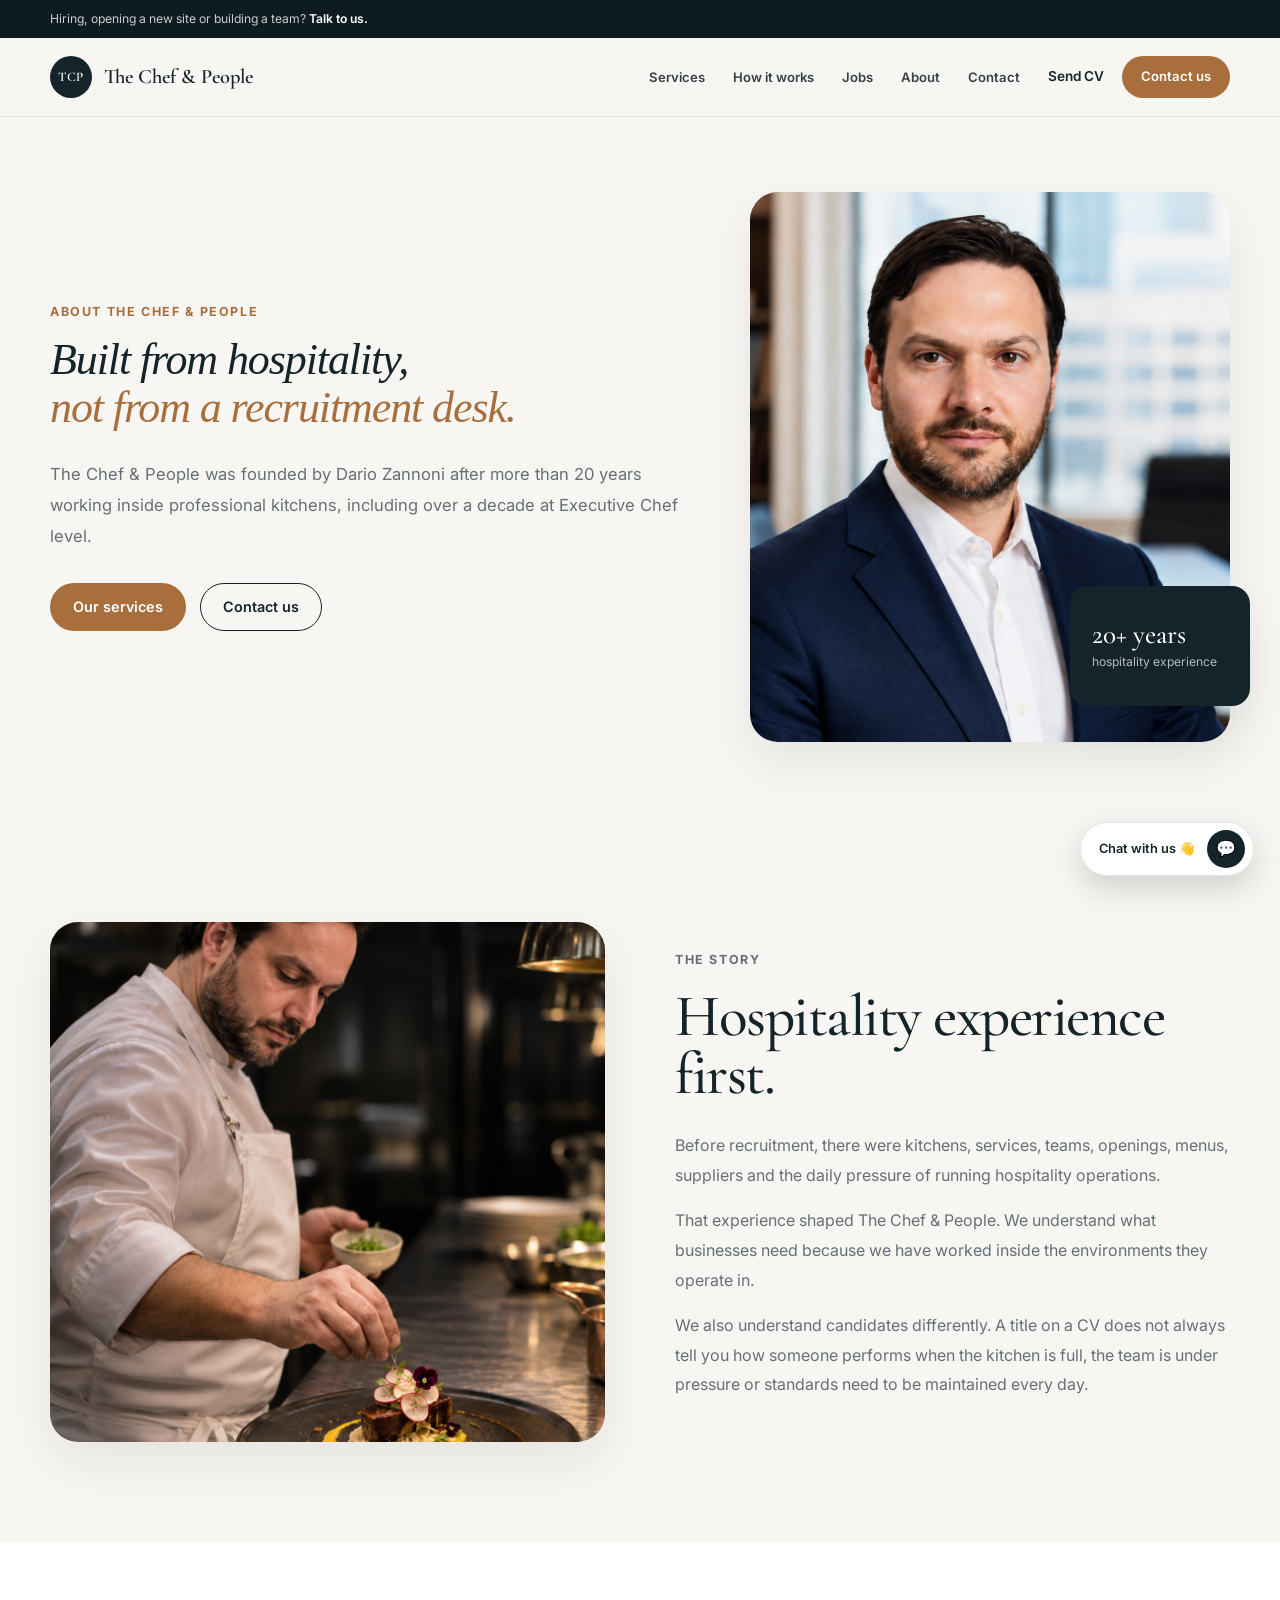
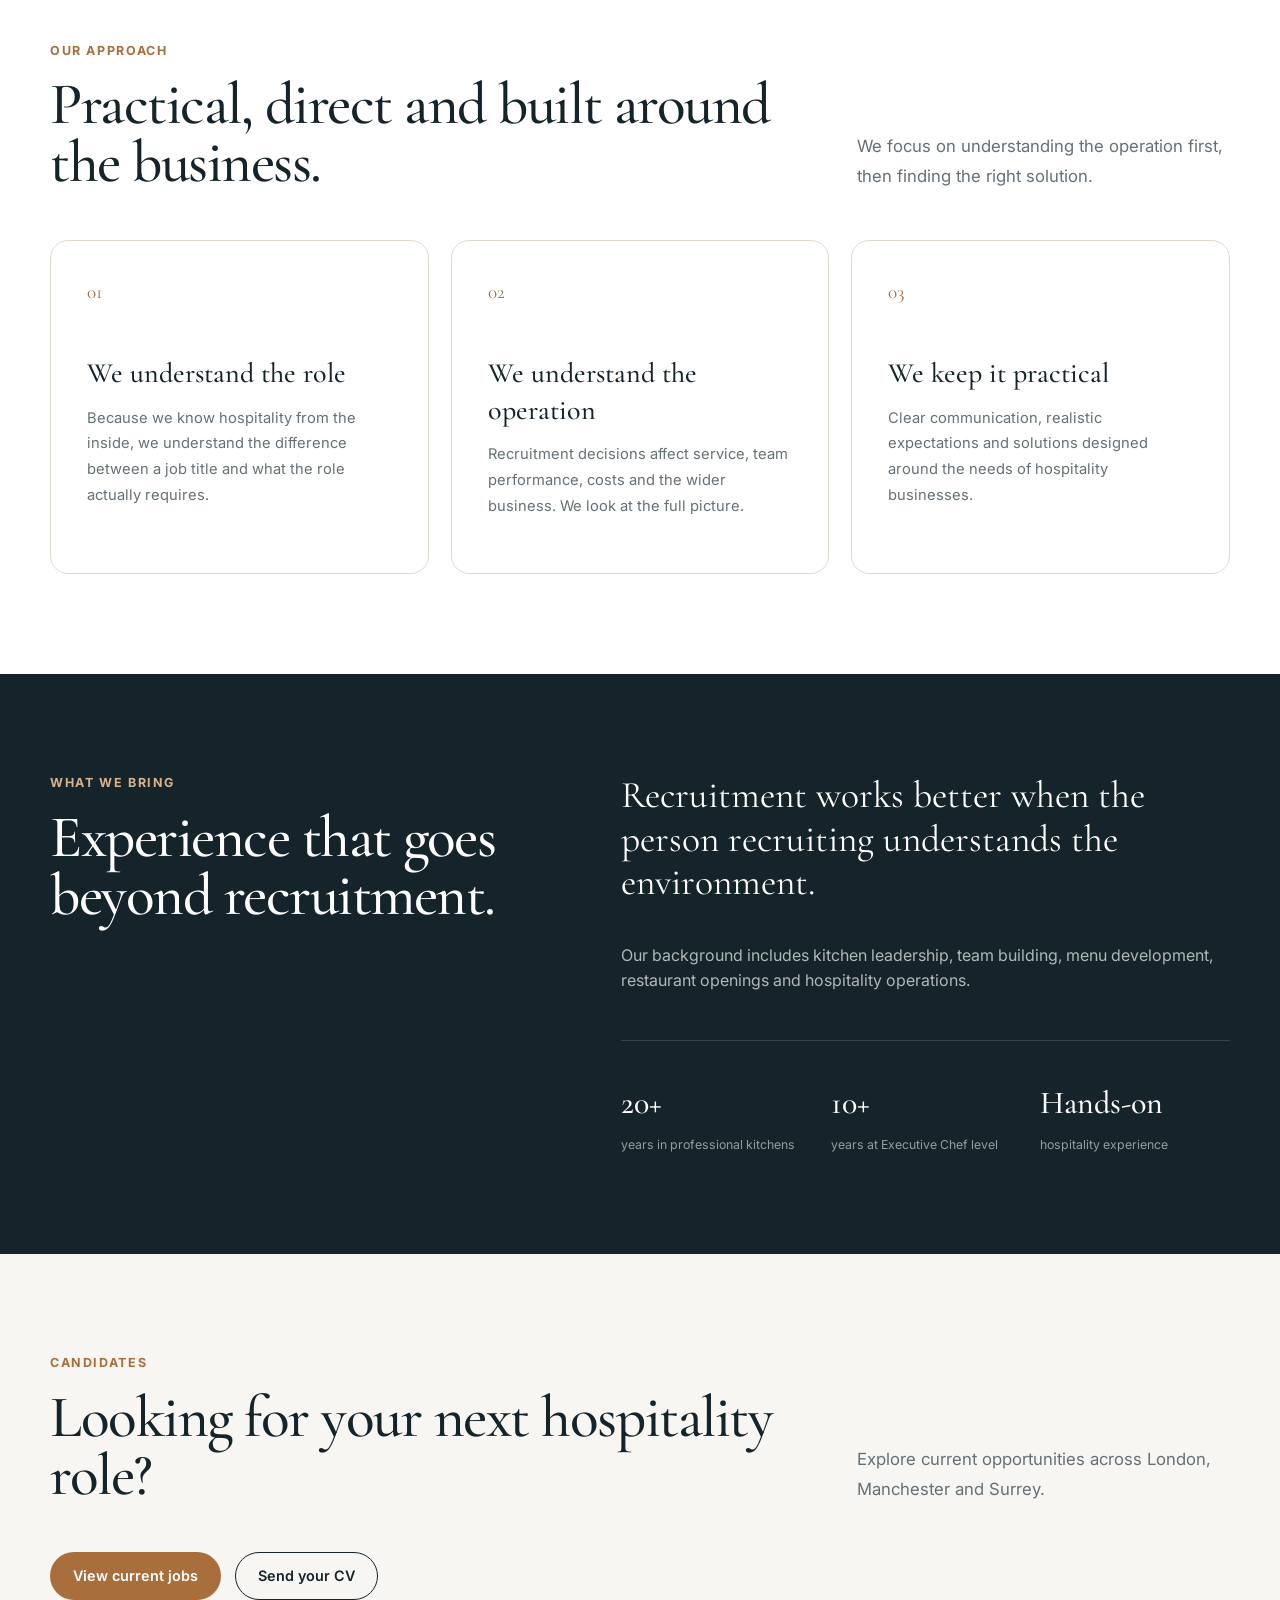
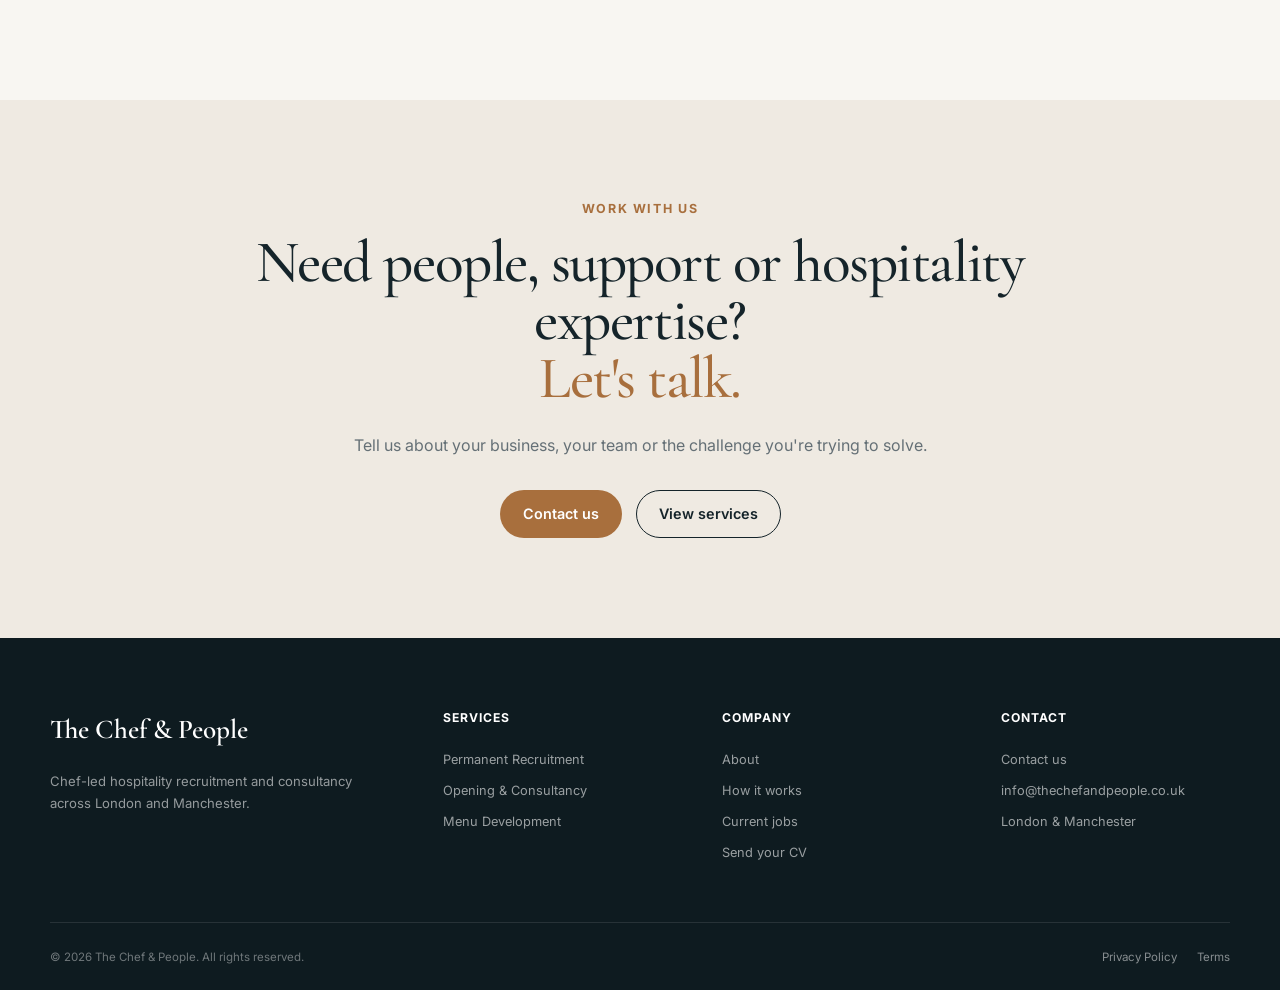
==== commit c071a440: "Add files via upload" ====
--- a/about.html
+++ b/about.html
@@ -26,7 +26,6 @@
 
 <body>
 
-  <!-- TOP BAR -->
   <div class="top-bar">
 
     <div class="container top-bar-inner">
@@ -36,19 +35,11 @@
         <a href="contact.html#contact-form">Talk to us.</a>
       </p>
 
-      <a
-        href="contact.html#contact-form"
-        class="top-bar-link"
-      >
-        Chat with us
-      </a>
-
     </div>
 
   </div>
 
 
-  <!-- HEADER -->
   <header class="site-header">
 
     <div class="container header-inner">
@@ -108,7 +99,7 @@
           href="contact.html#contact-form"
           class="btn btn-primary btn-small"
         >
-          Chat with us
+          Contact us
         </a>
 
       </div>
@@ -127,7 +118,6 @@
     </div>
 
 
-    <!-- MOBILE NAV -->
     <nav
       class="mobile-nav"
       aria-label="Mobile navigation"
@@ -164,7 +154,6 @@
 
   <main>
 
-    <!-- HERO -->
     <section class="hero">
 
       <div class="container hero-grid">
@@ -201,7 +190,7 @@
               href="contact.html#contact-form"
               class="btn btn-outline"
             >
-              Chat with us
+              Contact us
             </a>
 
           </div>
@@ -240,7 +229,6 @@
     </section>
 
 
-    <!-- STORY -->
     <section class="section proof-section">
 
       <div class="container proof-grid">
@@ -291,7 +279,6 @@
     </section>
 
 
-    <!-- APPROACH -->
     <section class="section services-section">
 
       <div class="container">
@@ -384,7 +371,6 @@
     </section>
 
 
-    <!-- EXPERIENCE -->
     <section class="section why-us">
 
       <div class="container why-us-grid">
@@ -465,7 +451,6 @@
     </section>
 
 
-    <!-- JOBS -->
     <section class="section">
 
       <div class="container">
@@ -516,7 +501,6 @@
     </section>
 
 
-    <!-- FINAL CTA -->
     <section class="final-cta">
 
       <div class="container final-cta-inner">
@@ -544,7 +528,7 @@
             href="contact.html#contact-form"
             class="btn btn-primary"
           >
-            Chat with us
+            Contact us
           </a>
 
           <a
@@ -563,7 +547,6 @@
   </main>
 
 
-  <!-- FLOATING CHAT -->
   <a
     href="contact.html#contact-form"
     class="floating-chat"
@@ -581,7 +564,6 @@
   </a>
 
 
-  <!-- FOOTER -->
   <footer class="site-footer">
 
     <div class="container footer-grid">
@@ -656,7 +638,7 @@
         </h4>
 
         <a href="contact.html#contact-form">
-          Chat with us
+          Contact us
         </a>
 
         <a href="mailto:info@thechefandpeople.co.uk">
@@ -678,7 +660,6 @@
         © 2026 The Chef & People. All rights reserved.
       </p>
 
-
       <div>
 
         <a href="privacy.html">
--- a/style.css
+++ b/style.css
@@ -1,13 +1,3 @@
-/* =========================================================
-   THE CHEF & PEOPLE
-   COMPLETE STYLE.CSS
-   ========================================================= */
-
-
-/* =========================================================
-   RESET / BASE
-   ========================================================= */
-
 *,
 *::before,
 *::after {
@@ -66,11 +56,6 @@
   color: #ffffff;
 }
 
-
-/* =========================================================
-   VARIABLES
-   ========================================================= */
-
 :root {
   --background: #f8f6f2;
   --surface: #ffffff;
@@ -98,11 +83,6 @@
   --container: 1180px;
 }
 
-
-/* =========================================================
-   GLOBAL
-   ========================================================= */
-
 .container {
   width: min(calc(100% - 48px), var(--container));
   margin-inline: auto;
@@ -114,14 +94,11 @@
 
 .eyebrow {
   margin-bottom: 16px;
-
   color: var(--copper);
-
   font-size: 0.78rem;
   font-weight: 700;
   letter-spacing: 0.13em;
   line-height: 1.4;
-
   text-transform: uppercase;
 }
 
@@ -139,9 +116,7 @@
 
 h2 {
   margin: 0;
-
   color: var(--dark);
-
   font-size: clamp(2.3rem, 5vw, 3.7rem);
   font-weight: 500;
   letter-spacing: -0.025em;
@@ -150,9 +125,7 @@
 
 h3 {
   margin: 0 0 14px;
-
   color: var(--dark);
-
   font-size: 1.25rem;
   font-weight: 600;
   line-height: 1.3;
@@ -160,19 +133,18 @@
 
 .section-heading {
   display: grid;
-  grid-template-columns: minmax(0, 1.2fr) minmax(280px, 0.6fr);
+  grid-template-columns:
+    minmax(0, 1.2fr)
+    minmax(280px, 0.6fr);
   gap: 60px;
   align-items: end;
-
   margin-bottom: 48px;
 }
 
 .section-intro {
   max-width: 500px;
   margin: 0;
-
   color: var(--muted);
-
   font-size: 1.05rem;
   line-height: 1.8;
 }
@@ -185,23 +157,16 @@
     Georgia,
     serif;
 
-  font-size: clamp(1.8rem, 4vw, 2.7rem);
-  line-height: 1.12;
-}
-
-
-/* =========================================================
-   BUTTONS / LINKS
-   ========================================================= */
+  font-size: clamp(1.75rem, 3.4vw, 2.35rem);
+  line-height: 1.16;
+}
 
 .btn {
   display: inline-flex;
   min-height: 48px;
   align-items: center;
   justify-content: center;
-
   padding: 12px 22px;
-
   border: 1px solid transparent;
   border-radius: 999px;
 
@@ -243,18 +208,14 @@
 .btn-small {
   min-height: 42px;
   padding: 10px 18px;
-
   font-size: 0.82rem;
 }
 
 .arrow-link {
   display: inline-flex;
   align-items: center;
-
   margin-top: 10px;
-
   color: var(--copper);
-
   font-size: 0.9rem;
   font-weight: 700;
 
@@ -270,7 +231,6 @@
 
 .text-link {
   color: var(--dark);
-
   font-size: 0.85rem;
   font-weight: 600;
 }
@@ -278,11 +238,6 @@
 .text-link:hover {
   color: var(--copper);
 }
-
-
-/* =========================================================
-   TOP BAR
-   ========================================================= */
 
 .top-bar {
   background: var(--dark-deep);
@@ -293,7 +248,7 @@
   display: flex;
   min-height: 38px;
   align-items: center;
-  justify-content: space-between;
+  justify-content: flex-start;
   gap: 24px;
 
   font-size: 0.76rem;
@@ -312,22 +267,15 @@
   color: #d7b28f;
 }
 
-.top-bar-link {
-  white-space: nowrap;
-}
-
-
-/* =========================================================
-   HEADER
-   ========================================================= */
-
 .site-header {
   position: relative;
   z-index: 100;
 
-  border-bottom: 1px solid rgba(21, 36, 42, 0.08);
-
-  background: rgba(248, 246, 242, 0.97);
+  border-bottom:
+    1px solid rgba(21, 36, 42, 0.08);
+
+  background:
+    rgba(248, 246, 242, 0.97);
 }
 
 .header-inner {
@@ -342,7 +290,6 @@
   display: inline-flex;
   align-items: center;
   gap: 12px;
-
   flex-shrink: 0;
 }
 
@@ -353,7 +300,6 @@
   place-items: center;
 
   border-radius: 50%;
-
   background: var(--dark);
   color: #ffffff;
 
@@ -384,15 +330,12 @@
   align-items: center;
   justify-content: center;
   gap: 28px;
-
   margin-left: auto;
 }
 
 .desktop-nav a {
   position: relative;
-
   color: #334147;
-
   font-size: 0.82rem;
   font-weight: 600;
 }
@@ -406,7 +349,6 @@
   height: 1px;
 
   background: var(--copper);
-
   content: "";
 
   transform: scaleX(0);
@@ -431,15 +373,16 @@
 
 .menu-toggle {
   display: none;
+
   width: 42px;
   height: 42px;
+
   align-items: center;
   justify-content: center;
   flex-direction: column;
   gap: 5px;
 
   padding: 0;
-
   border: 0;
   background: transparent;
 }
@@ -448,7 +391,6 @@
   display: block;
   width: 22px;
   height: 2px;
-
   background: var(--dark);
 }
 
@@ -456,22 +398,18 @@
   display: none;
 }
 
-
-/* =========================================================
-   HERO
-   ========================================================= */
-
 .hero {
-  padding: 90px 0 105px;
-
+  padding: 75px 0 80px;
   overflow: hidden;
 }
 
 .hero-grid {
   display: grid;
+
   grid-template-columns:
     minmax(0, 1.05fr)
     minmax(380px, 0.8fr);
+
   gap: 70px;
   align-items: center;
 }
@@ -503,7 +441,6 @@
 
 .hero h1 span {
   display: block;
-
   color: var(--copper);
 }
 
@@ -526,16 +463,13 @@
 
 .hero-visual {
   position: relative;
-
   width: 100%;
   max-width: 510px;
-
   margin-left: auto;
 }
 
 .hero-image {
   overflow: hidden;
-
   min-height: 550px;
 
   border-radius: var(--radius-large);
@@ -559,8 +493,10 @@
   bottom: 36px;
 
   display: flex;
+
   width: 180px;
   min-height: 120px;
+
   flex-direction: column;
   justify-content: center;
 
@@ -596,18 +532,16 @@
   line-height: 1.5;
 }
 
-
-/* =========================================================
-   SERVICES
-   ========================================================= */
-
 .services-section {
   background: var(--surface);
 }
 
 .services-grid {
   display: grid;
-  grid-template-columns: repeat(3, minmax(0, 1fr));
+
+  grid-template-columns:
+    repeat(3, minmax(0, 1fr));
+
   gap: 22px;
 }
 
@@ -633,15 +567,12 @@
 
 .service-card:hover {
   border-color: #cfc3b6;
-
   box-shadow: var(--shadow);
-
   transform: translateY(-5px);
 }
 
 .service-number {
   display: block;
-
   margin-bottom: 48px;
 
   color: var(--copper);
@@ -679,11 +610,6 @@
   margin-top: auto;
 }
 
-
-/* =========================================================
-   WHY US
-   ========================================================= */
-
 .why-us {
   background: var(--dark);
   color: #ffffff;
@@ -691,7 +617,11 @@
 
 .why-us-grid {
   display: grid;
-  grid-template-columns: minmax(0, 0.85fr) minmax(0, 1.1fr);
+
+  grid-template-columns:
+    minmax(0, 0.85fr)
+    minmax(0, 1.1fr);
+
   gap: 100px;
   align-items: start;
 }
@@ -702,19 +632,22 @@
 
 .why-us-content > p:not(.large-copy) {
   max-width: 660px;
-
   color: rgba(255, 255, 255, 0.67);
 }
 
 .stats {
   display: grid;
-  grid-template-columns: repeat(3, 1fr);
+
+  grid-template-columns:
+    repeat(3, 1fr);
+
   gap: 20px;
 
   margin-top: 46px;
   padding-top: 36px;
 
-  border-top: 1px solid var(--border-dark);
+  border-top:
+    1px solid var(--border-dark);
 }
 
 .stat {
@@ -736,24 +669,23 @@
 }
 
 .stat span {
-  color: rgba(255, 255, 255, 0.55);
+  color:
+    rgba(255, 255, 255, 0.55);
 
   font-size: 0.77rem;
   line-height: 1.5;
 }
 
-
-/* =========================================================
-   PROOF / EXPERIENCE
-   ========================================================= */
-
 .proof-section {
   background: var(--background);
 }
 
 .proof-grid {
   display: grid;
-  grid-template-columns: repeat(2, minmax(0, 1fr));
+
+  grid-template-columns:
+    repeat(2, minmax(0, 1fr));
+
   gap: 70px;
   align-items: center;
 }
@@ -781,31 +713,29 @@
 
   min-height: 520px;
 
-  border-radius: var(--radius-large);
-
-  background: var(--surface-soft);
-
-  box-shadow: var(--shadow);
+  border-radius:
+    var(--radius-large);
+
+  background:
+    var(--surface-soft);
+
+  box-shadow:
+    var(--shadow);
 }
 
 .proof-image img {
   width: 100%;
   height: 520px;
-
   object-fit: cover;
 }
-
-
-/* =========================================================
-   SERVICE DETAIL CARDS
-   ========================================================= */
 
 .service-detail-card {
   padding: 38px;
 
   border-radius: var(--radius);
 
-  background: var(--surface-soft);
+  background:
+    var(--surface-soft);
 }
 
 .service-detail-card h3 {
@@ -856,14 +786,12 @@
   content: "";
 }
 
-
-/* =========================================================
-   HOW IT WORKS
-   ========================================================= */
-
 .process-grid {
   display: grid;
-  grid-template-columns: repeat(3, minmax(0, 1fr));
+
+  grid-template-columns:
+    repeat(3, minmax(0, 1fr));
+
   gap: 22px;
 }
 
@@ -872,10 +800,14 @@
 
   padding: 34px;
 
-  border: 1px solid var(--border);
-  border-radius: var(--radius);
-
-  background: #ffffff;
+  border:
+    1px solid var(--border);
+
+  border-radius:
+    var(--radius);
+
+  background:
+    #ffffff;
 
   transition:
     transform 0.2s ease,
@@ -884,7 +816,9 @@
 
 .process-card:hover {
   box-shadow: var(--shadow);
-  transform: translateY(-4px);
+
+  transform:
+    translateY(-4px);
 }
 
 .process-number {
@@ -919,11 +853,6 @@
   line-height: 1.75;
 }
 
-
-/* =========================================================
-   JOBS HERO
-   ========================================================= */
-
 .jobs-hero {
   padding: 95px 0 85px;
 
@@ -937,7 +866,9 @@
 
 .jobs-hero h1 {
   max-width: 760px;
-  margin: 0 0 28px;
+
+  margin:
+    0 0 28px;
 
   color: #ffffff;
 
@@ -948,7 +879,9 @@
     Georgia,
     serif;
 
-  font-size: clamp(2.5rem, 6vw, 4rem);
+  font-size:
+    clamp(2.5rem, 6vw, 4rem);
+
   font-style: italic;
   font-weight: 400;
   line-height: 1.04;
@@ -960,29 +893,30 @@
 
 .jobs-intro {
   max-width: 620px;
+
   margin-bottom: 30px;
 
-  color: rgba(255, 255, 255, 0.68);
+  color:
+    rgba(255, 255, 255, 0.68);
 
   font-size: 1rem;
   line-height: 1.8;
 }
 
 .jobs-hero .btn-outline {
-  border-color: rgba(255, 255, 255, 0.5);
+  border-color:
+    rgba(255, 255, 255, 0.5);
+
   color: #ffffff;
 }
 
 .jobs-hero .btn-outline:hover {
   border-color: #ffffff;
+
   background: #ffffff;
+
   color: var(--dark);
 }
-
-
-/* =========================================================
-   JOB FILTER
-   ========================================================= */
 
 .jobs-filter-section {
   position: relative;
@@ -993,17 +927,24 @@
 
 .jobs-filter-panel {
   display: grid;
-  grid-template-columns: 1.5fr 1fr 1fr;
+
+  grid-template-columns:
+    1.5fr 1fr 1fr;
+
   gap: 18px;
 
   padding: 26px;
 
-  border: 1px solid var(--border);
-  border-radius: var(--radius);
+  border:
+    1px solid var(--border);
+
+  border-radius:
+    var(--radius);
 
   background: #ffffff;
 
-  box-shadow: var(--shadow);
+  box-shadow:
+    var(--shadow);
 }
 
 .jobs-search,
@@ -1026,12 +967,16 @@
   width: 100%;
   height: 50px;
 
-  padding: 0 15px;
-
-  border: 1px solid var(--border);
+  padding:
+    0 15px;
+
+  border:
+    1px solid var(--border);
+
   border-radius: 10px;
 
   outline: none;
+
   background: #ffffff;
   color: var(--dark);
 
@@ -1044,33 +989,40 @@
 
 .jobs-search input:focus,
 .jobs-filter select:focus {
-  border-color: var(--copper);
-
-  box-shadow: 0 0 0 3px rgba(168, 111, 61, 0.1);
-}
-
-
-/* =========================================================
-   JOB CARDS
-   ========================================================= */
+  border-color:
+    var(--copper);
+
+  box-shadow:
+    0 0 0 3px
+    rgba(168, 111, 61, 0.1);
+}
 
 .jobs-grid {
   display: grid;
-  grid-template-columns: repeat(2, minmax(0, 1fr));
+
+  grid-template-columns:
+    repeat(2, minmax(0, 1fr));
+
   gap: 24px;
 }
 
 .job-card {
   display: flex;
+
   min-height: 350px;
+
   flex-direction: column;
 
   padding: 34px;
 
-  border: 1px solid var(--border);
-  border-radius: var(--radius);
-
-  background: #ffffff;
+  border:
+    1px solid var(--border);
+
+  border-radius:
+    var(--radius);
+
+  background:
+    #ffffff;
 
   transition:
     transform 0.2s ease,
@@ -1081,15 +1033,20 @@
 .job-card:hover {
   border-color: #cec2b5;
 
-  box-shadow: var(--shadow);
-
-  transform: translateY(-4px);
+  box-shadow:
+    var(--shadow);
+
+  transform:
+    translateY(-4px);
 }
 
 .job-top {
   display: flex;
+
   align-items: center;
-  justify-content: space-between;
+  justify-content:
+    space-between;
+
   gap: 12px;
 
   margin-bottom: 22px;
@@ -1101,22 +1058,35 @@
 
   font-size: 0.72rem;
   font-weight: 700;
-  letter-spacing: 0.07em;
-
-  text-transform: uppercase;
+
+  letter-spacing:
+    0.07em;
+
+  text-transform:
+    uppercase;
 }
 
 .job-new {
-  padding: 5px 9px;
-
-  border-radius: 999px;
-
-  background: var(--dark);
-  color: #ffffff;
-
-  font-size: 0.62rem;
-  font-weight: 700;
-  letter-spacing: 0.08em;
+  padding:
+    5px 9px;
+
+  border-radius:
+    999px;
+
+  background:
+    var(--dark);
+
+  color:
+    #ffffff;
+
+  font-size:
+    0.62rem;
+
+  font-weight:
+    700;
+
+  letter-spacing:
+    0.08em;
 }
 
 .job-card h3 {
@@ -1134,7 +1104,9 @@
 .job-meta {
   display: flex;
   flex-wrap: wrap;
-  gap: 10px 20px;
+
+  gap:
+    10px 20px;
 
   margin-bottom: 20px;
 }
@@ -1156,13 +1128,15 @@
 }
 
 .job-apply {
-  align-self: flex-start;
+  align-self:
+    flex-start;
 
   margin-top: auto;
 }
 
 .jobs-no-results {
-  padding: 60px 20px;
+  padding:
+    60px 20px;
 
   text-align: center;
 }
@@ -1173,167 +1147,249 @@
     Georgia,
     serif;
 
-  font-size: 2rem;
-  font-weight: 500;
+  font-size:
+    2rem;
+
+  font-weight:
+    500;
 }
 
 .jobs-no-results p {
-  color: var(--muted);
+  color:
+    var(--muted);
 }
 
 .candidate-btn {
-  margin-top: 20px;
-}
-
-
-/* =========================================================
-   CONTACT
-   ========================================================= */
+  margin-top:
+    20px;
+}
 
 .contact-quick-card {
   padding: 40px;
 
-  border-radius: var(--radius-large);
-
-  background: var(--dark);
-  color: #ffffff;
-
-  box-shadow: var(--shadow);
+  border-radius:
+    var(--radius-large);
+
+  background:
+    var(--dark);
+
+  color:
+    #ffffff;
+
+  box-shadow:
+    var(--shadow);
 }
 
 .contact-quick-card h3 {
-  margin-bottom: 24px;
-
-  color: #ffffff;
+  margin-bottom:
+    24px;
+
+  color:
+    #ffffff;
 
   font-family:
     "Cormorant Garamond",
     Georgia,
     serif;
 
-  font-size: 2rem;
-  font-weight: 500;
+  font-size:
+    2rem;
+
+  font-weight:
+    500;
 }
 
 .contact-detail {
-  display: block;
-
-  margin-bottom: 12px;
-
-  color: rgba(255, 255, 255, 0.72);
-
-  font-size: 0.9rem;
+  display:
+    block;
+
+  margin-bottom:
+    12px;
+
+  color:
+    rgba(255, 255, 255, 0.72);
+
+  font-size:
+    0.9rem;
 }
 
 a.contact-detail:hover {
-  color: #ffffff;
+  color:
+    #ffffff;
 }
 
 .contact-quick-card .btn {
-  margin-top: 22px;
+  margin-top:
+    22px;
 }
 
 .contact-grid {
-  display: grid;
-  grid-template-columns: minmax(0, 0.75fr) minmax(0, 1.2fr);
-  gap: 80px;
-  align-items: start;
+  display:
+    grid;
+
+  grid-template-columns:
+    minmax(0, 0.75fr)
+    minmax(0, 1.2fr);
+
+  gap:
+    80px;
+
+  align-items:
+    start;
 }
 
 .contact-intro {
-  max-width: 450px;
+  max-width:
+    450px;
 }
 
 .contact-intro h2 {
-  margin-bottom: 22px;
+  margin-bottom:
+    22px;
 }
 
 .contact-intro > p {
-  color: var(--muted);
-  line-height: 1.8;
+  color:
+    var(--muted);
+
+  line-height:
+    1.8;
 }
 
 .contact-info-block {
-  display: grid;
-  gap: 24px;
-
-  margin-top: 36px;
-  padding-top: 30px;
-
-  border-top: 1px solid var(--border);
+  display:
+    grid;
+
+  gap:
+    24px;
+
+  margin-top:
+    36px;
+
+  padding-top:
+    30px;
+
+  border-top:
+    1px solid var(--border);
 }
 
 .contact-info-block p {
-  margin: 4px 0 0;
-
-  color: var(--dark);
+  margin:
+    4px 0 0;
+
+  color:
+    var(--dark);
 }
 
 .contact-info-block a:hover {
-  color: var(--copper);
+  color:
+    var(--copper);
 }
 
 .contact-label {
-  color: var(--muted);
-
-  font-size: 0.72rem;
-  font-weight: 700;
-  letter-spacing: 0.08em;
-
-  text-transform: uppercase;
+  color:
+    var(--muted);
+
+  font-size:
+    0.72rem;
+
+  font-weight:
+    700;
+
+  letter-spacing:
+    0.08em;
+
+  text-transform:
+    uppercase;
 }
 
 .contact-form {
-  display: grid;
-  gap: 22px;
-
-  padding: 38px;
-
-  border: 1px solid var(--border);
-  border-radius: var(--radius);
-
-  background: #ffffff;
-
-  box-shadow: var(--shadow);
+  display:
+    grid;
+
+  gap:
+    22px;
+
+  padding:
+    38px;
+
+  border:
+    1px solid var(--border);
+
+  border-radius:
+    var(--radius);
+
+  background:
+    #ffffff;
+
+  box-shadow:
+    var(--shadow);
 }
 
 .form-row {
-  display: grid;
-  grid-template-columns: repeat(2, minmax(0, 1fr));
-  gap: 18px;
+  display:
+    grid;
+
+  grid-template-columns:
+    repeat(2, minmax(0, 1fr));
+
+  gap:
+    18px;
 }
 
 .form-group {
-  display: flex;
-  flex-direction: column;
-  gap: 8px;
+  display:
+    flex;
+
+  flex-direction:
+    column;
+
+  gap:
+    8px;
 }
 
 .form-group label {
-  color: var(--dark);
-
-  font-size: 0.8rem;
-  font-weight: 700;
+  color:
+    var(--dark);
+
+  font-size:
+    0.8rem;
+
+  font-weight:
+    700;
 }
 
 .optional {
-  color: var(--muted);
-
-  font-size: 0.7rem;
-  font-weight: 400;
+  color:
+    var(--muted);
+
+  font-size:
+    0.7rem;
+
+  font-weight:
+    400;
 }
 
 .form-group input,
 .form-group select,
 .form-group textarea {
-  width: 100%;
-
-  border: 1px solid var(--border);
-  border-radius: 10px;
-
-  outline: none;
-  background: #ffffff;
-  color: var(--dark);
+  width:
+    100%;
+
+  border:
+    1px solid var(--border);
+
+  border-radius:
+    10px;
+
+  outline:
+    none;
+
+  background:
+    #ffffff;
+
+  color:
+    var(--dark);
 
   transition:
     border-color 0.2s ease,
@@ -1342,257 +1398,360 @@
 
 .form-group input,
 .form-group select {
-  height: 50px;
-
-  padding: 0 14px;
+  height:
+    50px;
+
+  padding:
+    0 14px;
 }
 
 .form-group textarea {
-  min-height: 160px;
-
-  padding: 14px;
-
-  resize: vertical;
+  min-height:
+    160px;
+
+  padding:
+    14px;
+
+  resize:
+    vertical;
 }
 
 .form-group input:focus,
 .form-group select:focus,
 .form-group textarea:focus {
-  border-color: var(--copper);
-
-  box-shadow: 0 0 0 3px rgba(168, 111, 61, 0.1);
+  border-color:
+    var(--copper);
+
+  box-shadow:
+    0 0 0 3px
+    rgba(168, 111, 61, 0.1);
 }
 
 .form-group input[type="file"] {
-  height: auto;
-
-  padding: 13px;
-
-  background: var(--background);
+  height:
+    auto;
+
+  padding:
+    13px;
+
+  background:
+    var(--background);
 }
 
 .form-consent {
-  display: flex;
-  gap: 10px;
-  align-items: flex-start;
+  display:
+    flex;
+
+  gap:
+    10px;
+
+  align-items:
+    flex-start;
 }
 
 .form-consent input {
-  width: 18px;
-  height: 18px;
-
-  flex: 0 0 auto;
-
-  margin-top: 3px;
-
-  accent-color: var(--copper);
+  width:
+    18px;
+
+  height:
+    18px;
+
+  flex:
+    0 0 auto;
+
+  margin-top:
+    3px;
+
+  accent-color:
+    var(--copper);
 }
 
 .form-consent label {
-  color: var(--muted);
-
-  font-size: 0.78rem;
-  line-height: 1.6;
+  color:
+    var(--muted);
+
+  font-size:
+    0.78rem;
+
+  line-height:
+    1.6;
 }
 
 .form-consent a {
-  color: var(--copper);
-
-  text-decoration: underline;
-}
-
-
-/* =========================================================
-   FORM MESSAGES
-   ========================================================= */
+  color:
+    var(--copper);
+
+  text-decoration:
+    underline;
+}
 
 .form-message {
-  margin-bottom: 24px;
-  padding: 18px 20px;
-
-  border-radius: 14px;
-
-  font-size: 0.9rem;
-  line-height: 1.6;
+  margin-bottom:
+    24px;
+
+  padding:
+    18px 20px;
+
+  border-radius:
+    14px;
+
+  font-size:
+    0.9rem;
+
+  line-height:
+    1.6;
 }
 
 .form-message strong {
-  display: block;
-
-  margin-bottom: 4px;
-
-  font-weight: 700;
+  display:
+    block;
+
+  margin-bottom:
+    4px;
+
+  font-weight:
+    700;
 }
 
 .form-message p {
-  margin: 0;
+  margin:
+    0;
 }
 
 .form-success {
-  border: 1px solid #c8ddcd;
-
-  background: #edf5ef;
-  color: #23432c;
+  border:
+    1px solid #c8ddcd;
+
+  background:
+    #edf5ef;
+
+  color:
+    #23432c;
 }
 
 .form-error {
-  border: 1px solid #e7caca;
-
-  background: #f9eeee;
-  color: #6b2d2d;
+  border:
+    1px solid #e7caca;
+
+  background:
+    #f9eeee;
+
+  color:
+    #6b2d2d;
 }
 
 .form-error a {
-  color: inherit;
-
-  text-decoration: underline;
-}
-
-
-/* =========================================================
-   FINAL CTA
-   ========================================================= */
+  color:
+    inherit;
+
+  text-decoration:
+    underline;
+}
 
 .final-cta {
-  padding: 100px 0;
-
-  background: var(--surface-soft);
+  padding:
+    100px 0;
+
+  background:
+    var(--surface-soft);
 }
 
 .final-cta-inner {
-  max-width: 820px;
-
-  text-align: center;
+  max-width:
+    820px;
+
+  text-align:
+    center;
 }
 
 .final-cta h2 {
-  margin-bottom: 24px;
+  margin-bottom:
+    24px;
 }
 
 .final-cta h2 span {
-  display: block;
-
-  color: var(--copper);
+  display:
+    block;
+
+  color:
+    var(--copper);
 }
 
 .final-cta p:not(.eyebrow) {
-  max-width: 620px;
-  margin: 0 auto 30px;
-
-  color: var(--muted);
-
-  line-height: 1.8;
+  max-width:
+    620px;
+
+  margin:
+    0 auto 30px;
+
+  color:
+    var(--muted);
+
+  line-height:
+    1.8;
 }
 
 .final-cta-actions {
-  display: flex;
-  flex-wrap: wrap;
-  gap: 14px;
-  align-items: center;
-  justify-content: center;
-}
-
-
-/* =========================================================
-   LEGAL
-   ========================================================= */
+  display:
+    flex;
+
+  flex-wrap:
+    wrap;
+
+  gap:
+    14px;
+
+  align-items:
+    center;
+
+  justify-content:
+    center;
+}
 
 .legal-hero {
-  padding: 90px 0 55px;
-
-  background: var(--surface-soft);
+  padding:
+    90px 0 55px;
+
+  background:
+    var(--surface-soft);
 }
 
 .legal-container {
-  max-width: 850px;
+  max-width:
+    850px;
 }
 
 .legal-hero h1 {
-  margin: 0 0 20px;
-
-  color: var(--dark);
-
-  font-size: clamp(2.8rem, 7vw, 4.6rem);
-  font-weight: 500;
-  line-height: 1;
+  margin:
+    0 0 20px;
+
+  color:
+    var(--dark);
+
+  font-size:
+    clamp(2.8rem, 7vw, 4.6rem);
+
+  font-weight:
+    500;
+
+  line-height:
+    1;
 }
 
 .legal-intro {
-  max-width: 700px;
-  margin: 0;
-
-  color: var(--muted);
-
-  font-size: 1.02rem;
-  line-height: 1.8;
+  max-width:
+    700px;
+
+  margin:
+    0;
+
+  color:
+    var(--muted);
+
+  font-size:
+    1.02rem;
+
+  line-height:
+    1.8;
 }
 
 .legal-section {
-  padding: 80px 0 110px;
-
-  background: #ffffff;
+  padding:
+    80px 0 110px;
+
+  background:
+    #ffffff;
 }
 
 .legal-content h2 {
-  margin: 52px 0 16px;
+  margin:
+    52px 0 16px;
 
   font-family:
     "Cormorant Garamond",
     Georgia,
     serif;
 
-  font-size: 2rem;
-  font-weight: 500;
-  line-height: 1.15;
+  font-size:
+    2rem;
+
+  font-weight:
+    500;
+
+  line-height:
+    1.15;
 }
 
 .legal-content h2:first-child {
-  margin-top: 0;
+  margin-top:
+    0;
 }
 
 .legal-content p,
 .legal-content li {
-  color: #566268;
-
-  line-height: 1.8;
+  color:
+    #566268;
+
+  line-height:
+    1.8;
 }
 
 .legal-content ul {
-  padding-left: 22px;
+  padding-left:
+    22px;
 }
 
 .legal-content a {
-  color: var(--copper);
-
-  text-decoration: underline;
-}
-
-
-/* =========================================================
-   FLOATING CHAT
-   ========================================================= */
+  color:
+    var(--copper);
+
+  text-decoration:
+    underline;
+}
 
 .floating-chat {
-  position: fixed;
-  right: 26px;
-  bottom: 24px;
-  z-index: 150;
-
-  display: inline-flex;
-  min-height: 52px;
-  align-items: center;
-  gap: 12px;
-
-  padding: 7px 8px 7px 18px;
-
-  border: 1px solid rgba(21, 36, 42, 0.1);
-  border-radius: 999px;
-
-  background: #ffffff;
-  color: var(--dark);
+  position:
+    fixed;
+
+  right:
+    26px;
+
+  bottom:
+    24px;
+
+  z-index:
+    150;
+
+  display:
+    inline-flex;
+
+  min-height:
+    52px;
+
+  align-items:
+    center;
+
+  gap:
+    12px;
+
+  padding:
+    7px 8px 7px 18px;
+
+  border:
+    1px solid rgba(21, 36, 42, 0.1);
+
+  border-radius:
+    999px;
+
+  background:
+    #ffffff;
+
+  color:
+    var(--dark);
 
   box-shadow:
-    0 12px 30px rgba(14, 27, 32, 0.17);
+    0 12px 30px
+    rgba(14, 27, 32, 0.17);
 
   transition:
     transform 0.2s ease,
@@ -1601,641 +1760,762 @@
 
 .floating-chat:hover {
   box-shadow:
-    0 16px 36px rgba(14, 27, 32, 0.22);
-
-  transform: translateY(-2px);
+    0 16px 36px
+    rgba(14, 27, 32, 0.22);
+
+  transform:
+    translateY(-2px);
 }
 
 .floating-chat-text {
-  font-size: 0.8rem;
-  font-weight: 600;
+  font-size:
+    0.8rem;
+
+  font-weight:
+    600;
 }
 
 .floating-chat-icon {
-  display: grid;
-  width: 38px;
-  height: 38px;
-  place-items: center;
-
-  border-radius: 50%;
-
-  background: var(--dark);
-  color: #ffffff;
-
-  font-size: 1rem;
-}
-
-
-/* =========================================================
-   FOOTER
-   ========================================================= */
+  display:
+    grid;
+
+  width:
+    38px;
+
+  height:
+    38px;
+
+  place-items:
+    center;
+
+  border-radius:
+    50%;
+
+  background:
+    var(--dark);
+
+  color:
+    #ffffff;
+
+  font-size:
+    1rem;
+}
 
 .site-footer {
-  padding: 70px 0 0;
-
-  background: var(--dark-deep);
-  color: #ffffff;
+  padding:
+    70px 0 0;
+
+  background:
+    var(--dark-deep);
+
+  color:
+    #ffffff;
 }
 
 .footer-grid {
-  display: grid;
-  grid-template-columns: 1.5fr repeat(3, 1fr);
-  gap: 50px;
-
-  padding-bottom: 60px;
+  display:
+    grid;
+
+  grid-template-columns:
+    1.5fr repeat(3, 1fr);
+
+  gap:
+    50px;
+
+  padding-bottom:
+    60px;
 }
 
 .footer-logo {
-  display: inline-block;
-
-  margin-bottom: 18px;
-
-  color: #ffffff;
+  display:
+    inline-block;
+
+  margin-bottom:
+    18px;
+
+  color:
+    #ffffff;
 
   font-family:
     "Cormorant Garamond",
     Georgia,
     serif;
 
-  font-size: 1.7rem;
-  font-weight: 600;
+  font-size:
+    1.7rem;
+
+  font-weight:
+    600;
 }
 
 .footer-brand p {
-  max-width: 310px;
-
-  color: rgba(255, 255, 255, 0.56);
-
-  font-size: 0.82rem;
-  line-height: 1.7;
+  max-width:
+    310px;
+
+  color:
+    rgba(255, 255, 255, 0.56);
+
+  font-size:
+    0.82rem;
+
+  line-height:
+    1.7;
 }
 
 .footer-column {
-  display: flex;
-  flex-direction: column;
-  gap: 12px;
+  display:
+    flex;
+
+  flex-direction:
+    column;
+
+  gap:
+    12px;
 }
 
 .footer-column h4 {
-  margin: 0 0 10px;
-
-  color: #ffffff;
-
-  font-size: 0.76rem;
-  font-weight: 700;
-  letter-spacing: 0.08em;
-
-  text-transform: uppercase;
+  margin:
+    0 0 10px;
+
+  color:
+    #ffffff;
+
+  font-size:
+    0.76rem;
+
+  font-weight:
+    700;
+
+  letter-spacing:
+    0.08em;
+
+  text-transform:
+    uppercase;
 }
 
 .footer-column a,
 .footer-column span {
-  color: rgba(255, 255, 255, 0.58);
-
-  font-size: 0.8rem;
-  line-height: 1.5;
+  color:
+    rgba(255, 255, 255, 0.58);
+
+  font-size:
+    0.8rem;
+
+  line-height:
+    1.5;
 }
 
 .footer-column a:hover {
-  color: #ffffff;
+  color:
+    #ffffff;
 }
 
 .footer-bottom {
-  display: flex;
-  min-height: 68px;
-  align-items: center;
-  justify-content: space-between;
-  gap: 30px;
-
-  border-top: 1px solid rgba(255, 255, 255, 0.1);
+  display:
+    flex;
+
+  min-height:
+    68px;
+
+  align-items:
+    center;
+
+  justify-content:
+    space-between;
+
+  gap:
+    30px;
+
+  border-top:
+    1px solid
+    rgba(255, 255, 255, 0.1);
 }
 
 .footer-bottom p {
-  margin: 0;
-
-  color: rgba(255, 255, 255, 0.4);
-
-  font-size: 0.72rem;
+  margin:
+    0;
+
+  color:
+    rgba(255, 255, 255, 0.4);
+
+  font-size:
+    0.72rem;
 }
 
 .footer-bottom > div {
-  display: flex;
-  gap: 20px;
+  display:
+    flex;
+
+  gap:
+    20px;
 }
 
 .footer-bottom a {
-  color: rgba(255, 255, 255, 0.5);
-
-  font-size: 0.72rem;
+  color:
+    rgba(255, 255, 255, 0.5);
+
+  font-size:
+    0.72rem;
 }
 
 .footer-bottom a:hover {
-  color: #ffffff;
-}
-
-
-/* =========================================================
-   RESPONSIVE — TABLET
-   ========================================================= */
+  color:
+    #ffffff;
+}
 
 @media (max-width: 1024px) {
 
   .section {
-    padding: 85px 0;
-  }
-
-
-  /* HEADER */
+    padding:
+      85px 0;
+  }
 
   .desktop-nav {
-    gap: 18px;
+    gap:
+      18px;
   }
 
   .desktop-nav a {
-    font-size: 0.76rem;
+    font-size:
+      0.76rem;
   }
 
   .header-actions {
-    gap: 12px;
-  }
-
-
-  /* HERO */
+    gap:
+      12px;
+  }
 
   .hero-grid {
     grid-template-columns:
       minmax(0, 1fr)
       minmax(320px, 0.8fr);
 
-    gap: 45px;
+    gap:
+      45px;
   }
 
   .hero-image,
   .hero-image img {
-    height: 470px;
-    min-height: 470px;
+    height:
+      470px;
+
+    min-height:
+      470px;
   }
 
   .experience-card {
-    right: -10px;
-  }
-
-
-  /* SERVICES */
+    right:
+      -10px;
+  }
 
   .services-grid {
-    gap: 16px;
+    gap:
+      16px;
   }
 
   .service-card {
-    padding: 28px;
-  }
-
-
-  /* PROOF */
+    padding:
+      28px;
+  }
 
   .proof-grid {
-    gap: 45px;
-  }
-
-
-  /* WHY */
+    gap:
+      45px;
+  }
 
   .why-us-grid {
-    gap: 60px;
-  }
-
-
-  /* JOBS */
+    gap:
+      60px;
+  }
 
   .jobs-filter-panel {
-    grid-template-columns: 1fr 1fr;
+    grid-template-columns:
+      1fr 1fr;
   }
 
   .jobs-search {
-    grid-column: 1 / -1;
-  }
-
-
-  /* FOOTER */
+    grid-column:
+      1 / -1;
+  }
 
   .footer-grid {
-    grid-template-columns: 1.4fr 1fr 1fr;
+    grid-template-columns:
+      1.4fr 1fr 1fr;
   }
 
   .footer-column:last-child {
-    grid-column: 2 / 4;
-  }
-
-}
-
-
-/* =========================================================
-   RESPONSIVE — MOBILE
-   ========================================================= */
+    grid-column:
+      2 / 4;
+  }
+
+}
 
 @media (max-width: 760px) {
 
   .container {
-    width: min(calc(100% - 30px), var(--container));
+    width:
+      min(
+        calc(100% - 30px),
+        var(--container)
+      );
   }
 
   .section {
-    padding: 70px 0;
-  }
-
-
-  /* TOP BAR */
+    padding:
+      70px 0;
+  }
 
   .top-bar-inner {
-    min-height: 34px;
+    min-height:
+      34px;
   }
 
   .top-bar p {
-    overflow: hidden;
-
-    white-space: nowrap;
-    text-overflow: ellipsis;
-  }
-
-  .top-bar-link {
-    display: none;
-  }
-
-
-  /* HEADER */
+    overflow:
+      hidden;
+
+    white-space:
+      nowrap;
+
+    text-overflow:
+      ellipsis;
+  }
 
   .header-inner {
-    min-height: 70px;
+    min-height:
+      70px;
   }
 
   .logo-text {
-    font-size: 1.12rem;
+    font-size:
+      1.12rem;
   }
 
   .desktop-nav,
   .header-actions {
-    display: none;
+    display:
+      none;
   }
 
   .menu-toggle {
-    display: flex;
+    display:
+      flex;
   }
 
   .mobile-nav {
-    display: none;
-
-    padding: 10px 15px 20px;
-
-    border-top: 1px solid rgba(21, 36, 42, 0.07);
-
-    background: var(--background);
+    display:
+      none;
+
+    padding:
+      10px 15px 20px;
+
+    border-top:
+      1px solid
+      rgba(21, 36, 42, 0.07);
+
+    background:
+      var(--background);
   }
 
   .mobile-nav.active {
-    display: flex;
-    flex-direction: column;
+    display:
+      flex;
+
+    flex-direction:
+      column;
   }
 
   .mobile-nav a {
-    padding: 14px 8px;
-
-    border-bottom: 1px solid rgba(21, 36, 42, 0.07);
-
-    color: var(--dark);
-
-    font-size: 0.88rem;
-    font-weight: 600;
+    padding:
+      14px 8px;
+
+    border-bottom:
+      1px solid
+      rgba(21, 36, 42, 0.07);
+
+    color:
+      var(--dark);
+
+    font-size:
+      0.88rem;
+
+    font-weight:
+      600;
   }
 
   .mobile-nav a:last-child {
-    border-bottom: 0;
-  }
-
-
-  /* GENERAL */
+    border-bottom:
+      0;
+  }
 
   .section-heading {
-    grid-template-columns: 1fr;
-    gap: 20px;
-
-    margin-bottom: 36px;
+    grid-template-columns:
+      1fr;
+
+    gap:
+      20px;
+
+    margin-bottom:
+      36px;
   }
 
   h2 {
-    font-size: clamp(2.1rem, 11vw, 3rem);
-  }
-
-
-  /* HERO */
+    font-size:
+      clamp(2.1rem, 11vw, 3rem);
+  }
 
   .hero {
-    padding: 65px 0 75px;
+    padding:
+      60px 0 68px;
   }
 
   .hero-grid {
-    grid-template-columns: 1fr;
-    gap: 45px;
+    grid-template-columns:
+      1fr;
+
+    gap:
+      45px;
   }
 
   .hero h1 {
-    font-size: 2.25rem;
+    font-size:
+      2.25rem;
   }
 
   .hero-copy {
-    font-size: 0.96rem;
+    font-size:
+      0.96rem;
   }
 
   .hero-visual {
-    max-width: none;
-
-    margin: 0;
+    max-width:
+      none;
+
+    margin:
+      0;
   }
 
   .hero-image,
   .hero-image img {
-    height: 440px;
-    min-height: 440px;
+    height:
+      440px;
+
+    min-height:
+      440px;
   }
 
   .experience-card {
-    right: 15px;
-    bottom: 18px;
-
-    width: 160px;
-    min-height: 100px;
-  }
-
-
-  /* BUTTONS */
+    right:
+      15px;
+
+    bottom:
+      18px;
+
+    width:
+      160px;
+
+    min-height:
+      100px;
+  }
 
   .hero-actions {
-    align-items: stretch;
+    align-items:
+      stretch;
   }
 
   .hero-actions .btn {
-    flex: 1 1 auto;
-  }
-
-
-  /* SERVICES */
+    flex:
+      1 1 auto;
+  }
 
   .services-grid {
-    grid-template-columns: 1fr;
+    grid-template-columns:
+      1fr;
   }
 
   .service-card {
-    min-height: auto;
+    min-height:
+      auto;
   }
 
   .service-number {
-    margin-bottom: 30px;
-  }
-
-
-  /* WHY US */
+    margin-bottom:
+      30px;
+  }
 
   .why-us-grid {
-    grid-template-columns: 1fr;
-    gap: 36px;
+    grid-template-columns:
+      1fr;
+
+    gap:
+      36px;
   }
 
   .stats {
-    grid-template-columns: 1fr;
-    gap: 22px;
-  }
-
-
-  /* PROOF */
+    grid-template-columns:
+      1fr;
+
+    gap:
+      22px;
+  }
 
   .proof-grid {
-    grid-template-columns: 1fr;
-    gap: 38px;
+    grid-template-columns:
+      1fr;
+
+    gap:
+      38px;
   }
 
   .proof-image,
   .proof-image img {
-    height: 430px;
-    min-height: 430px;
-  }
-
-
-  /* PROCESS */
+    height:
+      430px;
+
+    min-height:
+      430px;
+  }
 
   .process-grid {
-    grid-template-columns: 1fr;
+    grid-template-columns:
+      1fr;
   }
 
   .process-card {
-    min-height: auto;
+    min-height:
+      auto;
   }
 
   .process-number {
-    margin-bottom: 28px;
-  }
-
-
-  /* JOBS */
+    margin-bottom:
+      28px;
+  }
 
   .jobs-hero {
-    padding: 70px 0 60px;
+    padding:
+      70px 0 60px;
   }
 
   .jobs-filter-panel {
-    grid-template-columns: 1fr;
-
-    padding: 20px;
+    grid-template-columns:
+      1fr;
+
+    padding:
+      20px;
   }
 
   .jobs-search {
-    grid-column: auto;
+    grid-column:
+      auto;
   }
 
   .jobs-grid {
-    grid-template-columns: 1fr;
+    grid-template-columns:
+      1fr;
   }
 
   .job-card {
-    min-height: auto;
-
-    padding: 28px;
-  }
-
-
-  /* CONTACT */
+    min-height:
+      auto;
+
+    padding:
+      28px;
+  }
 
   .contact-grid {
-    grid-template-columns: 1fr;
-    gap: 42px;
+    grid-template-columns:
+      1fr;
+
+    gap:
+      42px;
   }
 
   .contact-form {
-    padding: 26px;
+    padding:
+      26px;
   }
 
   .form-row {
-    grid-template-columns: 1fr;
-  }
-
-
-  /* LEGAL */
+    grid-template-columns:
+      1fr;
+  }
 
   .legal-hero {
-    padding: 65px 0 45px;
+    padding:
+      65px 0 45px;
   }
 
   .legal-section {
-    padding: 60px 0 85px;
-  }
-
-
-  /* FINAL CTA */
+    padding:
+      60px 0 85px;
+  }
 
   .final-cta {
-    padding: 75px 0;
-  }
-
-
-  /* FOOTER */
+    padding:
+      75px 0;
+  }
 
   .footer-grid {
-    grid-template-columns: repeat(2, 1fr);
-    gap: 38px;
+    grid-template-columns:
+      repeat(2, 1fr);
+
+    gap:
+      38px;
   }
 
   .footer-brand {
-    grid-column: 1 / -1;
+    grid-column:
+      1 / -1;
   }
 
   .footer-column:last-child {
-    grid-column: auto;
+    grid-column:
+      auto;
   }
 
   .footer-bottom {
-    flex-direction: column;
-    align-items: flex-start;
-    justify-content: center;
-
-    padding: 20px 0;
-  }
-
-
-  /* FLOATING CHAT */
+    flex-direction:
+      column;
+
+    align-items:
+      flex-start;
+
+    justify-content:
+      center;
+
+    padding:
+      20px 0;
+  }
 
   .floating-chat {
-    right: 14px;
-    bottom: 14px;
-  }
-
-}
-
-
-/* =========================================================
-   RESPONSIVE — SMALL MOBILE
-   ========================================================= */
+    right:
+      14px;
+
+    bottom:
+      14px;
+  }
+
+}
 
 @media (max-width: 480px) {
 
   .container {
-    width: min(calc(100% - 24px), var(--container));
-  }
-
-
-  /* HERO */
+    width:
+      min(
+        calc(100% - 24px),
+        var(--container)
+      );
+  }
 
   .hero {
-    padding-top: 55px;
+    padding-top:
+      50px;
   }
 
   .hero h1 {
-    font-size: 2.05rem;
+    font-size:
+      2.05rem;
   }
 
   .hero-image,
   .hero-image img {
-    height: 380px;
-    min-height: 380px;
+    height:
+      380px;
+
+    min-height:
+      380px;
   }
 
   .experience-card {
-    right: 10px;
-    bottom: 12px;
-
-    width: 145px;
+    right:
+      10px;
+
+    bottom:
+      12px;
+
+    width:
+      145px;
   }
 
   .experience-card strong {
-    font-size: 1.45rem;
-  }
-
-
-  /* BUTTONS */
+    font-size:
+      1.45rem;
+  }
 
   .hero-actions,
   .final-cta-actions {
-    flex-direction: column;
-    align-items: stretch;
+    flex-direction:
+      column;
+
+    align-items:
+      stretch;
   }
 
   .hero-actions .btn,
   .final-cta-actions .btn {
-    width: 100%;
-  }
-
-
-  /* CARDS */
+    width:
+      100%;
+  }
 
   .service-card,
   .process-card,
   .job-card {
-    padding: 24px;
+    padding:
+      24px;
   }
 
   .job-card h3 {
-    font-size: 1.75rem;
-  }
-
-
-  /* CONTACT */
+    font-size:
+      1.75rem;
+  }
 
   .contact-form,
   .contact-quick-card {
-    padding: 22px;
-  }
-
-
-  /* FOOTER */
+    padding:
+      22px;
+  }
 
   .footer-grid {
-    grid-template-columns: 1fr;
+    grid-template-columns:
+      1fr;
   }
 
   .footer-brand {
-    grid-column: auto;
-  }
-
-
-  /* FLOATING CHAT */
+    grid-column:
+      auto;
+  }
 
   .floating-chat {
-    width: 52px;
-    height: 52px;
-    min-height: 52px;
-
-    justify-content: center;
-
-    padding: 0;
-
-    border-radius: 50%;
+    width:
+      52px;
+
+    height:
+      52px;
+
+    min-height:
+      52px;
+
+    justify-content:
+      center;
+
+    padding:
+      0;
+
+    border-radius:
+      50%;
   }
 
   .floating-chat-text {
-    display: none;
+    display:
+      none;
   }
 
   .floating-chat-icon {
-    width: 40px;
-    height: 40px;
+    width:
+      40px;
+
+    height:
+      40px;
   }
 
 }
